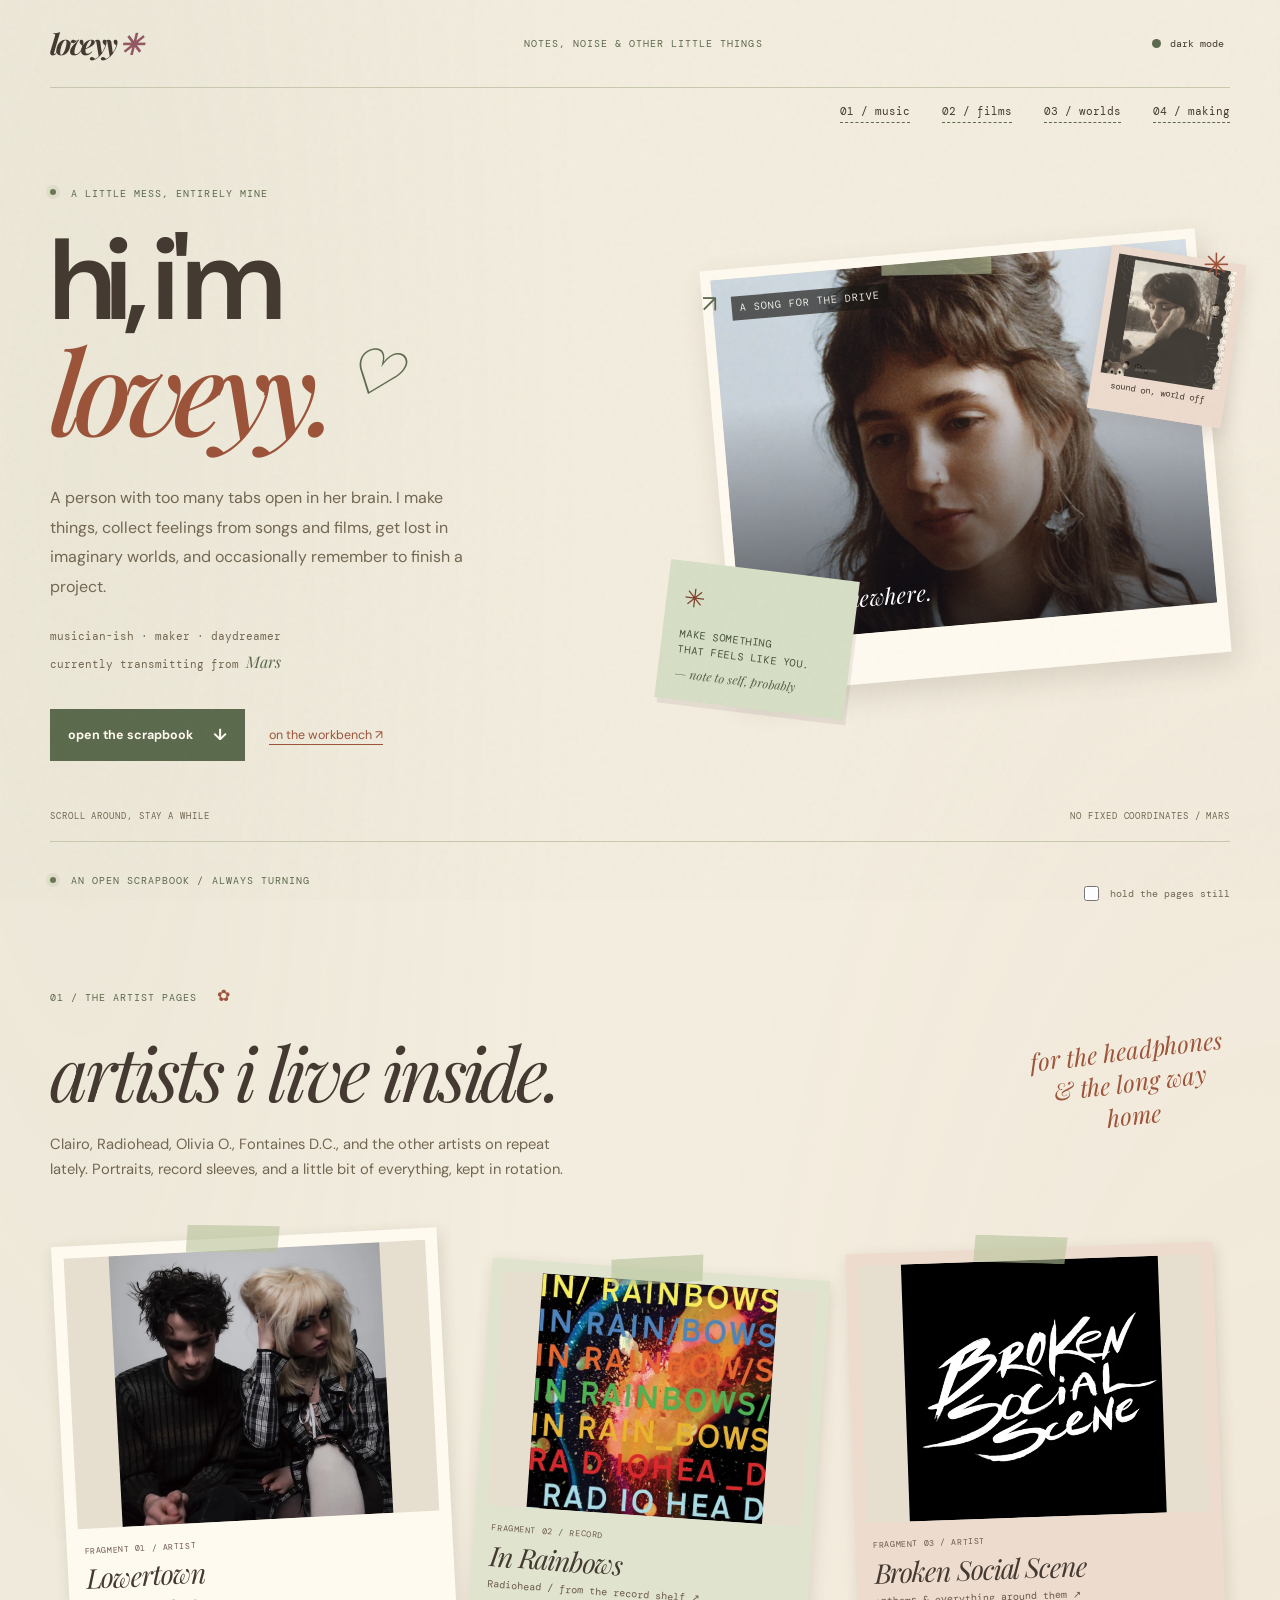
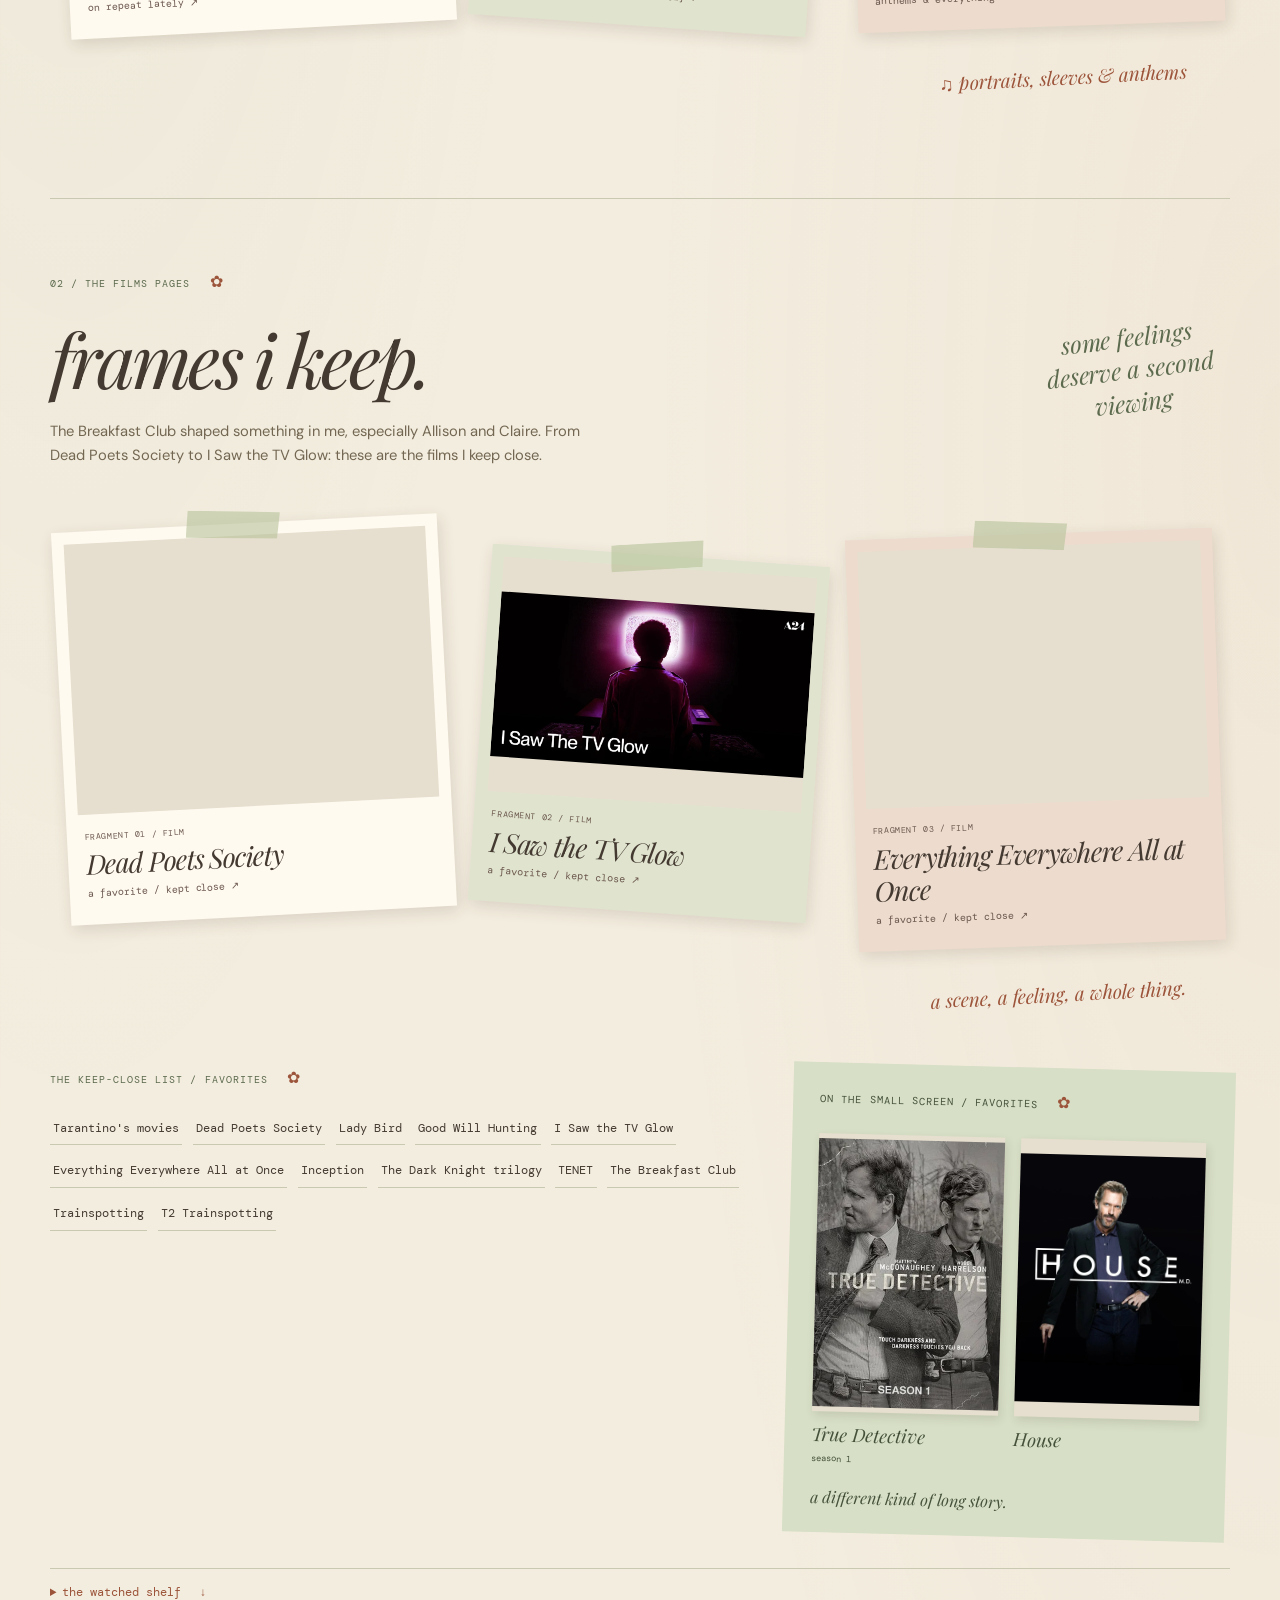
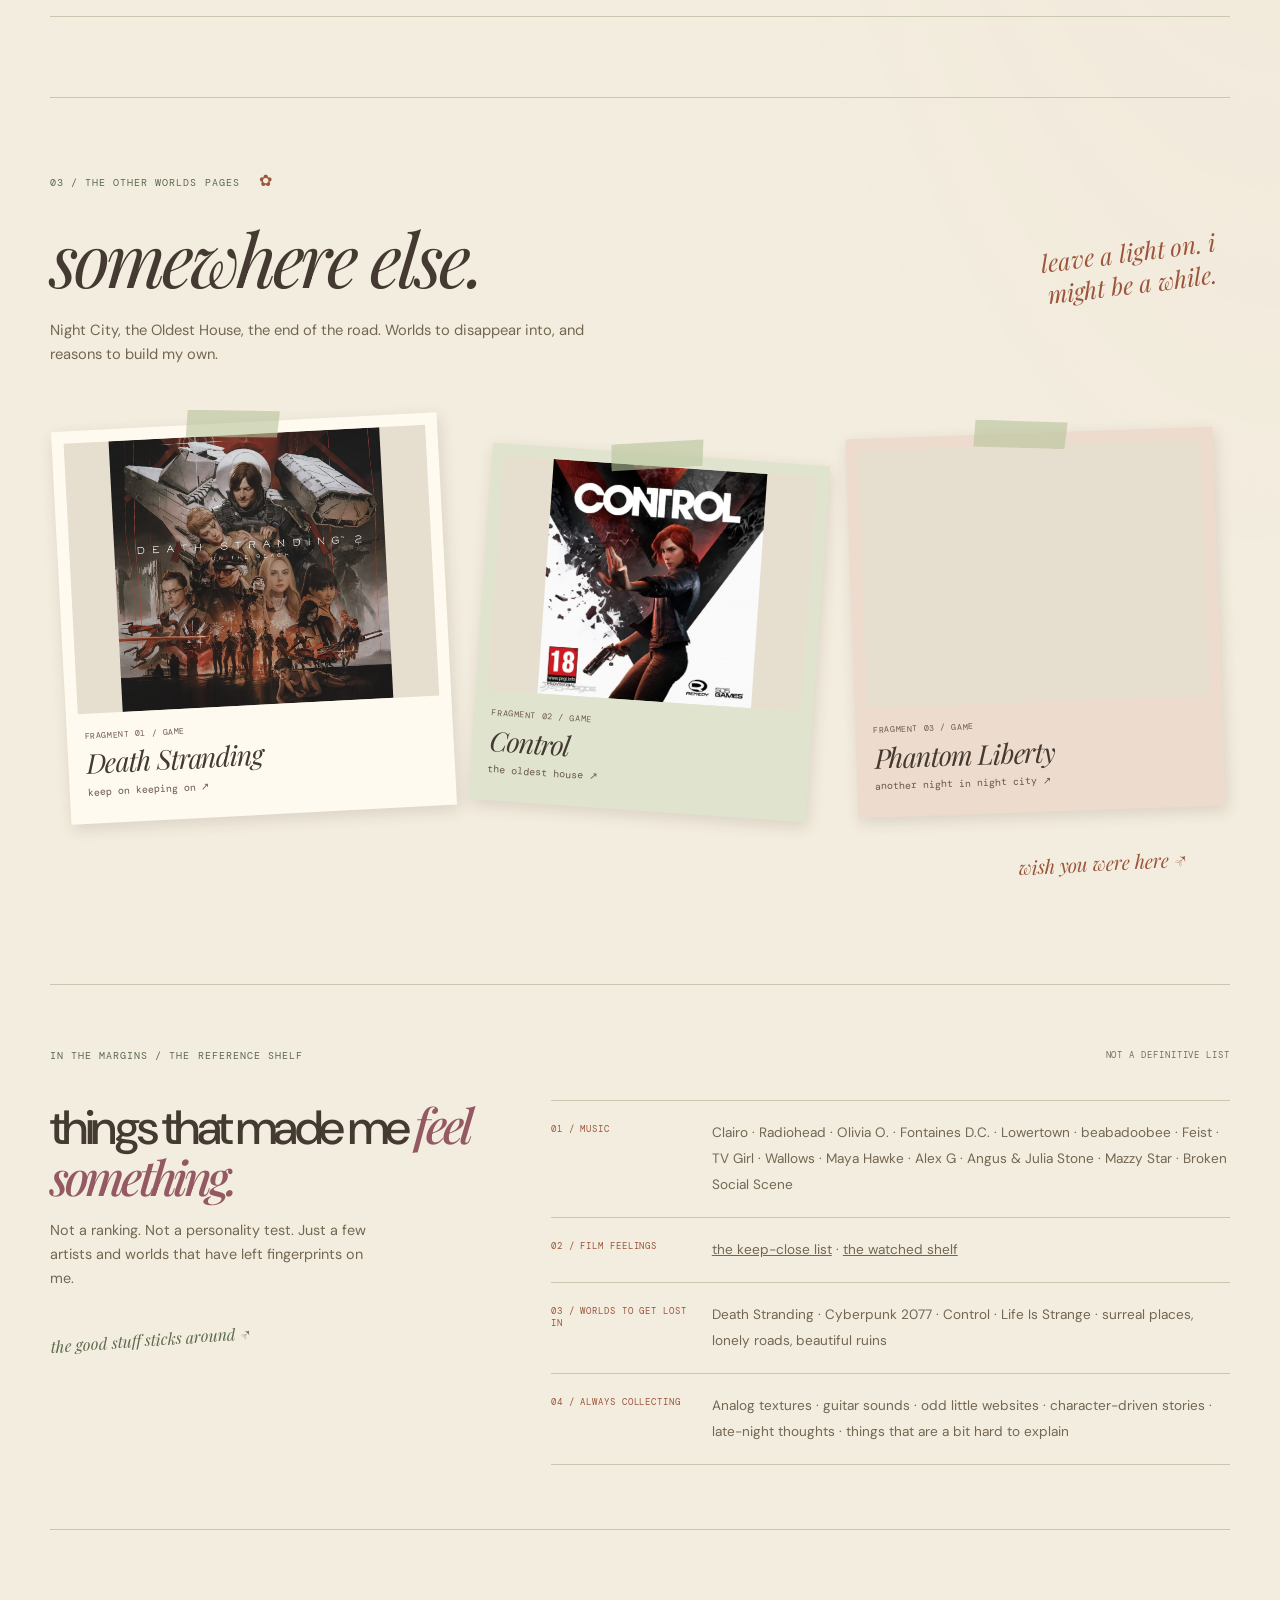
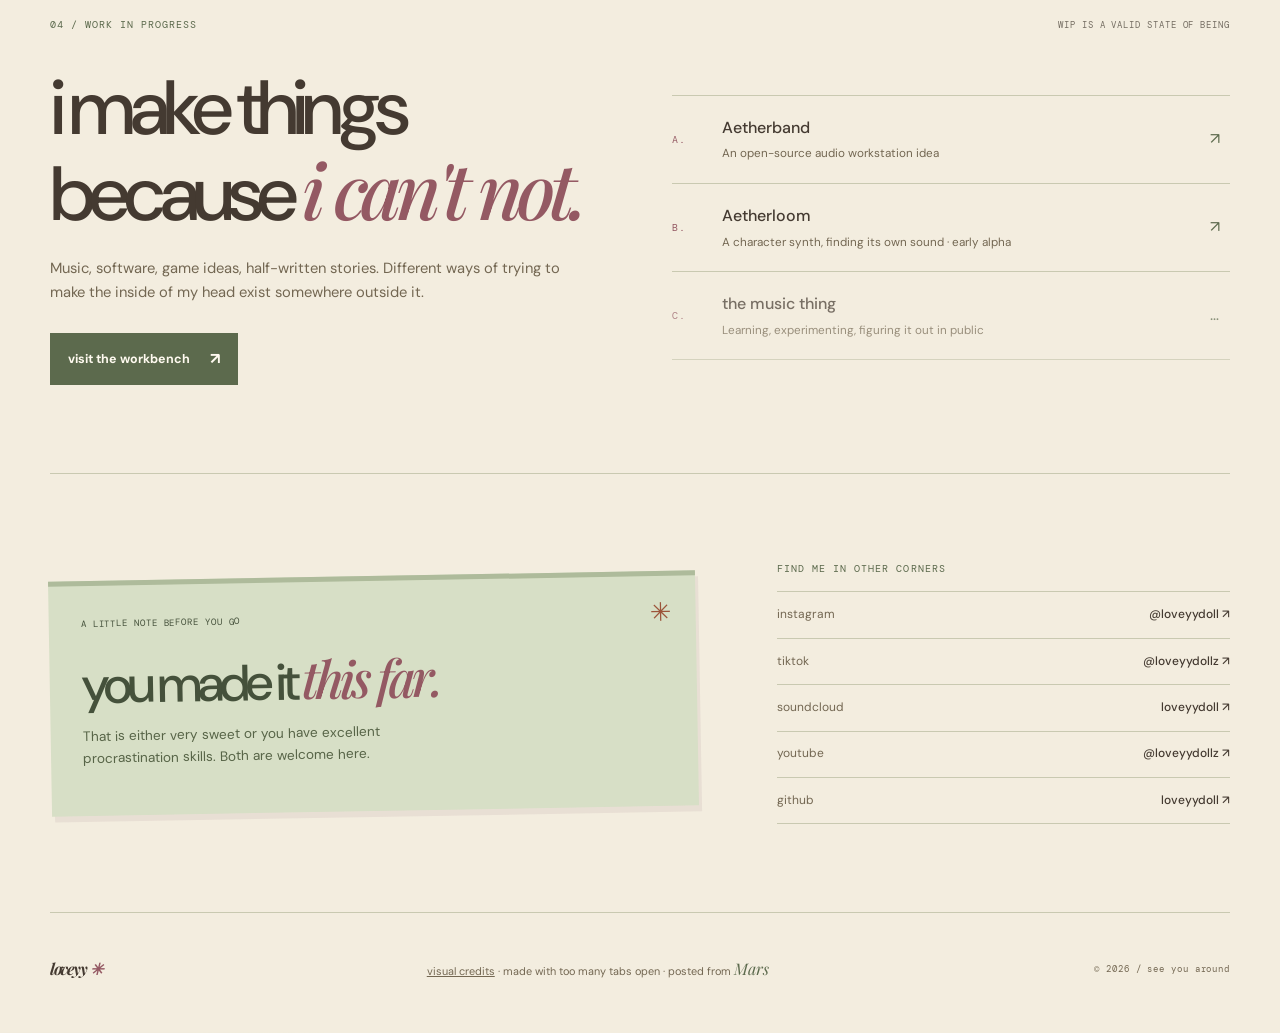
==== index.html @ d2f6665d "Add Aetherloom to the homepage and project workbench" ====
<!doctype html>
<html lang="en">
<head><script src="theme.js"></script>
  <meta charset="utf-8">
  <meta name="viewport" content="width=device-width, initial-scale=1">
  <meta name="theme-color" content="#f3eddf">
  <meta name="description" content="A little corner of the internet belonging to loveyy: music, films, games, thoughts, and things in progress.">
  <title>loveyy ✳ — a little corner of the internet</title>
  <link rel="icon" type="image/png" href="/assets/imgs/InEgUadX.png">
  <link rel="preconnect" href="https://fonts.googleapis.com">
  <link rel="preconnect" href="https://fonts.gstatic.com" crossorigin>
  <link href="https://fonts.googleapis.com/css2?family=DM+Mono:wght@400;500&family=DM+Sans:wght@400;500;600;700&family=Playfair+Display:ital,wght@0,500;0,600;1,500;1,600&display=swap" rel="stylesheet">
  <link rel="stylesheet" href="styles.css"><link rel="stylesheet" href="scrapbook.css">
  <script src="moodboard-data.js" defer></script>
  <script src="script.js" defer></script>
<link rel="stylesheet" href="theme.css"></head>
<body>
  <a class="skip-link" href="#main">skip the intro ↓</a>
  <div class="site-shell">
    <header class="topbar">
      <a class="wordmark" href="index.html" aria-label="loveyy home">loveyy<span>✳</span></a>
      <span class="top-note">NOTES, NOISE & OTHER LITTLE THINGS</span>
      <button class="theme-toggle" type="button" aria-label="Switch colour theme" aria-pressed="false"><span class="theme-dot"></span><span class="theme-label">night mode</span></button>
    </header>

    <nav class="page-tabs" aria-label="Scrapbook pages"><a href="#music">01 / music</a><a href="#films">02 / films</a><a href="#worlds">03 / worlds</a><a href="#making-stuff">04 / making</a></nav><main id="main">
      <section class="hero" aria-labelledby="hello">
        <div class="hero-copy">
          <p class="eyebrow"><span class="live-dot"></span> A LITTLE MESS, ENTIRELY MINE</p>
          <h1 id="hello">hi, i'm<br><em>loveyy.</em><span class="hero-doodle" aria-hidden="true">♡</span></h1>
          <p class="hero-intro">A person with too many tabs open in her brain. I make things, collect feelings from songs and films, get lost in imaginary worlds, and occasionally remember to finish a project.</p>
          <p class="hero-aside">musician-ish · maker · daydreamer<br><span>currently transmitting from <i>Mars</i></span></p>
          <div class="hero-actions">
            <a class="pill-link" href="#the-current-state">open the scrapbook <span>↓</span></a>
            <a class="text-link" href="portfolio.html">on the workbench ↗</a>
          </div>
        </div>
        <div class="hero-art" aria-label="A little collage representing the things I love">
          <div class="art-frame art-main">
            <img src="assets/scrapbook/01.webp" alt="Clairo in a soft-lit portrait photographed by Lucas Creighton" fetchpriority="high">
            <span class="frame-stamp">A SONG FOR THE DRIVE</span>
            <span class="frame-caption">softly, somewhere.</span>
          </div>
          <div class="art-frame art-note"><span class="note-star">✳</span><span>MAKE SOMETHING<br>THAT FEELS LIKE YOU.</span><small>— note to self, probably</small></div>
          <div class="art-frame art-snapshot">
            <img src="assets/imgs/clairo-candid.jpg" alt="Clairo candid portrait" loading="lazy">
            <span>sound on, world off</span>
          </div>
          <span class="orbit orbit-one">✳</span><span class="orbit orbit-two">↗</span>
        </div>
        <div class="hero-bottom"><span>SCROLL AROUND, STAY A WHILE</span><span>NO FIXED COORDINATES / MARS</span></div>
      </section>

<div class="scrapbook-intro" id="the-current-state"><p class="eyebrow"><span class="live-dot"></span> AN OPEN SCRAPBOOK / ALWAYS TURNING</p><label class="hold-label"><input type="checkbox" id="hold-pages"> hold the pages still</label></div><section class="topic section-block" id="music" aria-labelledby="music-title"><div class="topic-heading"><div><p class="eyebrow">01 / THE ARTIST PAGES</p><h2 id="music-title">artists i live inside.</h2><p class="section-intro">Clairo, Radiohead, Olivia O., Fontaines D.C., and the other artists on repeat lately. Portraits, record sleeves, and a little bit of everything, kept in rotation.</p></div><span class="scribble">for the headphones & the long way home</span></div><div class="scrapbook" data-scrapbook="music"><a class="scrap" href="https://music.apple.com/us/artist/clairo/1187613837?uo=4" target="_blank" rel="noopener noreferrer"><span class="tape" aria-hidden="true"></span><span class="scrap-media"><img src="assets/scrapbook/artist-clairo.webp" alt="Clairo artist image from Apple Music" loading="lazy" decoding="async" width="486" height="486"></span><span class="scrap-meta">fragment 01 / artist</span><span class="scrap-title">Clairo</span><span class="scrap-caption">on repeat lately ↗</span></a><a class="scrap" href="https://music.apple.com/us/album/in-rainbows/1109714933?uo=4" target="_blank" rel="noopener noreferrer"><span class="tape" aria-hidden="true"></span><span class="scrap-media"><img src="assets/scrapbook/record-radiohead.webp" alt="In Rainbows record artwork by Radiohead" loading="lazy" decoding="async" width="600" height="600"></span><span class="scrap-meta">fragment 02 / record</span><span class="scrap-title">In Rainbows</span><span class="scrap-caption">Radiohead / from the record shelf ↗</span></a><a class="scrap" href="https://music.apple.com/us/artist/broken-social-scene/6925799?uo=4" target="_blank" rel="noopener noreferrer"><span class="tape" aria-hidden="true"></span><span class="scrap-media"><img src="assets/scrapbook/artist-brokensocialscene.webp" alt="Broken Social Scene artist image from Apple Music" loading="lazy" decoding="async" width="486" height="486"></span><span class="scrap-meta">fragment 03 / artist</span><span class="scrap-title">Broken Social Scene</span><span class="scrap-caption">anthems &amp; everything around them ↗</span></a><div class="margin-note" aria-hidden="true">♫ portraits, sleeves &amp; anthems</div></div></section>
<section class="topic section-block" id="films" aria-labelledby="films-title"><div class="topic-heading"><div><p class="eyebrow">02 / THE FILMS PAGES</p><h2 id="films-title">frames i keep.</h2><p class="section-intro">The Breakfast Club shaped something in me, especially Allison and Claire. From Dead Poets Society to I Saw the TV Glow: these are the films I keep close.</p></div><span class="scribble">some feelings deserve a second viewing</span></div><div class="scrapbook" data-scrapbook="films"><a class="scrap" href="https://www.universalpicturesathome.com/movies/the-breakfast-club" target="_blank" rel="noopener noreferrer"><span class="tape" aria-hidden="true"></span><span class="scrap-media"><img src="assets/scrapbook/03.webp" alt="The Breakfast Club official film poster" loading="lazy" decoding="async" width="1100" height="1650"></span><span class="scrap-meta">fragment 01 / film</span><span class="scrap-title">The Breakfast Club</span><span class="scrap-caption">allison &amp; claire / a little bit of me ↗</span></a><a class="scrap" href="https://a24films.com/films/i-saw-the-tv-glow" target="_blank" rel="noopener noreferrer"><span class="tape" aria-hidden="true"></span><span class="scrap-media"><img src="assets/scrapbook/tv-glow.webp" alt="I Saw the TV Glow artwork from its official film page" loading="lazy" decoding="async" width="1100" height="578"></span><span class="scrap-meta">fragment 02 / film</span><span class="scrap-title">I Saw the TV Glow</span><span class="scrap-caption">a favorite / kept close ↗</span></a><a class="scrap" href="https://a24films.com/films/everything-everywhere-all-at-once" target="_blank" rel="noopener noreferrer"><span class="tape" aria-hidden="true"></span><span class="scrap-media"><img src="assets/scrapbook/eeaao.webp" alt="Everything Everywhere All at Once artwork from its official film page" loading="lazy" decoding="async" width="1100" height="578"></span><span class="scrap-meta">fragment 03 / film</span><span class="scrap-title">Everything Everywhere All at Once</span><span class="scrap-caption">a favorite / kept close ↗</span></a><div class="margin-note" aria-hidden="true">a scene, a feeling, a whole thing.</div></div><div class="film-notes"><div class="favorite-list" id="film-favorites"><p class="eyebrow">THE KEEP-CLOSE LIST / FAVORITES</p><ul><li>Tarantino's movies</li><li>Dead Poets Society</li><li>Lady Bird</li><li>Good Will Hunting</li><li>I Saw the TV Glow</li><li>Everything Everywhere All at Once</li><li>Inception</li><li>The Dark Knight trilogy</li><li>TENET</li><li>The Breakfast Club</li><li>Trainspotting</li><li>T2 Trainspotting</li></ul></div><aside class="tv-note"><p class="eyebrow">ON THE SMALL SCREEN / FAVORITES</p><div class="tv-posters"><a class="tv-poster" href="https://www.tvmaze.com/seasons/11/true-detective-season-1" target="_blank" rel="noopener noreferrer"><span class="tv-media"><img src="assets/scrapbook/true-detective-s1.webp" width="300" height="434" alt="True Detective Season 1 poster" loading="lazy" decoding="async"></span><h3>True Detective <small>season 1</small></h3></a><a class="tv-poster" href="https://www.tvmaze.com/shows/118/house" target="_blank" rel="noopener noreferrer"><span class="tv-media"><img src="assets/scrapbook/house.webp" width="852" height="1136" alt="House series poster" loading="lazy" decoding="async"></span><h3>House</h3></a></div><span class="scribble">a different kind of long story.</span></aside><details class="watched-list" id="film-watched"><summary>the watched shelf <span>↓</span></summary><p>Watched, with franchises kept together. The favorites live above.</p><ul><li>TENET</li><li>Dead Poets Society</li><li>Good Will Hunting</li><li>Kill Bill Vol. 1</li><li>Once Upon a Time in Hollywood</li><li>Django Unchained</li><li>Oppenheimer</li><li>Spider-Man (Tom Holland franchise)</li><li>Spider-Man: Into the Spider-Verse</li><li>Spider-Man: Across the Spider-Verse</li><li>Interstellar</li><li>Heat</li><li>One Battle After Another</li><li>007 (Daniel Craig films)</li><li>Novocaine</li><li>Heretic</li><li>Tetris</li><li>Kingsman trilogy</li><li>The Wolf of Wall Street</li><li>Whiplash</li><li>V for Vendetta</li><li>The Grand Budapest Hotel</li><li>Fight Club</li><li>Reservoir Dogs</li><li>Inglourious Basterds</li><li>A Fistful of Dollars</li><li>For a Few Dollars More</li><li>Project Hail Mary</li><li>Pulp Fiction</li><li>Sunshine</li><li>Trainspotting</li><li>T2 Trainspotting</li><li>Hot Fuzz</li><li>I Saw the TV Glow</li><li>The Master</li><li>Children of Men</li><li>The Drama</li><li>There Will Be Blood</li><li>Baby Driver</li><li>John Wick franchise</li><li>Everything Everywhere All at Once</li><li>Knives Out trilogy</li><li>Sicario</li><li>Dune: Part One</li><li>Dune: Part Two</li><li>Blade Runner 2049</li><li>Bullet Train</li><li>Drive</li><li>The Batman</li><li>Lady Bird</li><li>Inception</li><li>The Dark Knight trilogy</li><li>The Breakfast Club</li></ul></details></div></section>
<section class="topic section-block" id="worlds" aria-labelledby="worlds-title"><div class="topic-heading"><div><p class="eyebrow">03 / THE OTHER WORLDS PAGES</p><h2 id="worlds-title">somewhere else.</h2><p class="section-intro">Night City, the Oldest House, the end of the road. Worlds to disappear into, and reasons to build my own.</p></div><span class="scribble">leave a light on. i might be a while.</span></div><div class="scrapbook" data-scrapbook="worlds"><a class="scrap" href="https://www.playstation.com/en-us/games/death-stranding-2-on-the-beach/" target="_blank" rel="noopener noreferrer"><span class="tape" aria-hidden="true"></span><span class="scrap-media"><img src="assets/scrapbook/09.webp" alt="Death Stranding 2 On the Beach official artwork" loading="lazy" decoding="async" width="1024" height="1024"></span><span class="scrap-meta">fragment 01 / game</span><span class="scrap-title">Death Stranding 2</span><span class="scrap-caption">keep on keeping on ↗</span></a><a class="scrap" href="https://www.remedygames.com/games/control" target="_blank" rel="noopener noreferrer"><span class="tape" aria-hidden="true"></span><span class="scrap-media"><img src="assets/scrapbook/10.webp" alt="Control video game cover artwork" loading="lazy" decoding="async" width="580" height="638"></span><span class="scrap-meta">fragment 02 / game</span><span class="scrap-title">Control</span><span class="scrap-caption">the oldest house ↗</span></a><a class="scrap" href="https://www.cyberpunk.net/" target="_blank" rel="noopener noreferrer"><span class="tape" aria-hidden="true"></span><span class="scrap-media"><img src="assets/scrapbook/15.webp" alt="Cyberpunk 2077 Phantom Liberty promotional art" loading="lazy" decoding="async" width="1024" height="1024"></span><span class="scrap-meta">fragment 03 / game</span><span class="scrap-title">Phantom Liberty</span><span class="scrap-caption">another night in night city ↗</span></a><div class="margin-note" aria-hidden="true">wish you were here ↗</div></div></section>
      <section class="reference-section section-block" id="reference-shelf" aria-labelledby="reference-title">
        <div class="section-heading"><p class="eyebrow">IN THE MARGINS / THE REFERENCE SHELF</p><span class="section-mark">NOT A DEFINITIVE LIST</span></div>
        <div class="reference-layout">
          <div class="reference-lead"><h2 id="reference-title">things that made me <em>feel something.</em></h2><p>Not a ranking. Not a personality test. Just a few artists and worlds that have left fingerprints on me.</p><span class="handwritten">the good stuff sticks around ↗</span></div>
          <div class="reference-lists">
            <div class="reference-row"><span class="reference-kind">01 / MUSIC</span><p>Clairo · Radiohead · Olivia O. · Fontaines D.C. · Lowertown · beabadoobee · Feist · TV Girl · Wallows · Maya Hawke · Alex G · Angus &amp; Julia Stone · Mazzy Star · Broken Social Scene</p></div>
            <div class="reference-row"><span class="reference-kind">02 / FILM FEELINGS</span><p><a href="#film-favorites">the keep-close list</a> · <a href="#film-watched">the watched shelf</a></p></div>
            <div class="reference-row"><span class="reference-kind">03 / WORLDS TO GET LOST IN</span><p>Death Stranding · Cyberpunk 2077 · Control · Life Is Strange · surreal places, lonely roads, beautiful ruins</p></div>
            <div class="reference-row"><span class="reference-kind">04 / ALWAYS COLLECTING</span><p>Analog textures · guitar sounds · odd little websites · character-driven stories · late-night thoughts · things that are a bit hard to explain</p></div>
          </div>
        </div>
      </section>

      <section class="making-section section-block" id="making-stuff" aria-labelledby="making-title">
        <div class="section-heading"><p class="eyebrow">04 / WORK IN PROGRESS</p><span class="section-mark">WIP IS A VALID STATE OF BEING</span></div>
        <div class="making-layout">
          <div><h2 id="making-title">i make things<br>because <em>i can't not.</em></h2><p class="section-intro">Music, software, game ideas, half-written stories. Different ways of trying to make the inside of my head exist somewhere outside it.</p><a class="pill-link" href="portfolio.html">visit the workbench <span>↗</span></a></div>
          <div class="project-teasers">
            <a class="project-teaser" href="https://github.com/loveyydoll/Aetherband" target="_blank" rel="noopener noreferrer"><span class="project-index">A.</span><span><strong>Aetherband</strong><small>An open-source audio workstation idea</small></span><span class="teaser-arrow">↗</span></a>
            <a class="project-teaser" href="portfolio.html#aetherloom"><span class="project-index">B.</span><span><strong>Aetherloom</strong><small>A character synth, finding its own sound · early alpha</small></span><span class="teaser-arrow">↗</span></a>
            <div class="project-teaser teaser-soon"><span class="project-index">C.</span><span><strong>the music thing</strong><small>Learning, experimenting, figuring it out in public</small></span><span class="teaser-arrow">…</span></div>
          </div>
        </div>
      </section>

      <section class="guestbook-section section-block" aria-labelledby="guestbook-title">
        <div class="guestbook-note"><span class="note-star">✳</span><p class="eyebrow">A LITTLE NOTE BEFORE YOU GO</p><h2 id="guestbook-title">you made it <em>this far.</em></h2><p>That is either very sweet or you have excellent procrastination skills. Both are welcome here.</p></div>
        <div class="social-block"><p class="eyebrow">FIND ME IN OTHER CORNERS</p><nav class="socials" aria-label="Social links">
          <a href="https://www.instagram.com/loveyydoll/" target="_blank" rel="noopener noreferrer"><span>instagram</span><b>@loveyydoll ↗</b></a>
          <a href="https://www.tiktok.com/@loveyydollz" target="_blank" rel="noopener noreferrer"><span>tiktok</span><b>@loveyydollz ↗</b></a>
          <a href="https://soundcloud.com/loveyydoll" target="_blank" rel="noopener noreferrer"><span>soundcloud</span><b>loveyydoll ↗</b></a>
          <a href="https://www.youtube.com/@loveyydollz" target="_blank" rel="noopener noreferrer"><span>youtube</span><b>@loveyydollz ↗</b></a>
          <a href="https://github.com/loveyydoll" target="_blank" rel="noopener noreferrer"><span>github</span><b>loveyydoll ↗</b></a>
        </nav></div>
      </section>
    </main>
    <footer class="site-footer"><a class="wordmark" href="index.html">loveyy<span>✳</span></a><p><a href="image-credits.html">visual credits</a> · made with too many tabs open · posted from <i>Mars</i></p><span>© <span id="year">2026</span> / see you around</span></footer>
  </div>
</body>
</html>
<!-- Images are served locally. Source credits: image-credits.html. -->
---- styles.css ----
:root{color-scheme:dark;--bg:#171613;--paper:#201e1a;--paper-2:#29251f;--text:#f1eee7;--muted:#aaa398;--line:#3b362f;--lime:#d9ef83;--rose:#cb9297;--orange:#d5a77f;--mono:'DM Mono',monospace;--sans:'DM Sans',sans-serif;--serif:'Playfair Display',Georgia,serif;--max:1120px}
*{box-sizing:border-box}
html{scroll-behavior:smooth;scroll-padding-top:2rem;background:var(--bg)}
body{margin:0;background:radial-gradient(ellipse at 78% 0%,#383026 0,transparent 33%),var(--bg);color:var(--text);font-family:var(--sans);line-height:1.65}
body:before{content:"";position:fixed;inset:0;z-index:10;pointer-events:none;opacity:.12;background-image:url("data:image/svg+xml,%3Csvg viewBox='0 0 180 180' xmlns='http://www.w3.org/2000/svg'%3E%3Cfilter id='n'%3E%3CfeTurbulence type='fractalNoise' baseFrequency='.92' numOctaves='3' stitchTiles='stitch'/%3E%3C/filter%3E%3Crect width='100%25' height='100%25' filter='url(%23n)' opacity='.23'/%3E%3C/svg%3E");mix-blend-mode:screen}
a{color:inherit}a:focus-visible,button:focus-visible{outline:2px solid var(--lime);outline-offset:5px}
img{display:block;width:100%;height:100%;object-fit:cover;filter:saturate(.72) contrast(1.03)}
.skip-link{position:absolute;left:-9999px;top:1rem;z-index:20;background:var(--lime);color:#171613;padding:.6rem 1rem}.skip-link:focus{left:1rem}
.site-shell{width:min(100% - 3.5rem,var(--max));margin:0 auto}
.topbar{height:76px;display:flex;align-items:center;justify-content:space-between;border-bottom:1px solid var(--line);gap:1rem}
.wordmark{font-weight:700;letter-spacing:-.09em;text-decoration:none;font-size:1.25rem}.wordmark span{color:var(--lime);padding-left:.2rem}
.top-note,.eyebrow,.section-mark,.hero-bottom,.frame-stamp,.visual-caption,.card-category,.card-topline,.reference-kind,.project-index,.site-footer>span{font: .64rem var(--mono);letter-spacing:.1em}
.top-note{color:var(--muted)}.theme-toggle{display:flex;align-items:center;gap:.55rem;background:none;border:0;color:var(--muted);font: .65rem var(--mono);cursor:pointer}.theme-dot{width:9px;height:9px;border-radius:50%;background:var(--lime);box-shadow:0 0 12px #d9ef8366}
.hero{position:relative;display:grid;grid-template-columns:1fr .94fr;gap:4rem;align-items:center;min-height:640px;padding:5.2rem 0 4rem;border-bottom:1px solid var(--line)}
.hero-copy{position:relative;z-index:2}.eyebrow{color:var(--muted);margin:0 0 1.6rem}.live-dot{display:inline-block;width:6px;height:6px;border-radius:50%;background:var(--lime);margin:0 .5rem .1rem 0;box-shadow:0 0 9px #d9ef8377}
h1{font-size:clamp(5rem,10vw,8.5rem);line-height:.83;letter-spacing:-.105em;font-weight:600;margin:0 0 2rem}h1 em,h2 em{font-family:var(--serif);font-weight:500;letter-spacing:-.08em;color:var(--rose)}
.hero-intro{max-width:440px;font-size:1.03rem;color:#d0c9bd;line-height:1.85}.hero-aside{font: .7rem/1.9 var(--mono);color:var(--muted);margin:1.5rem 0 2rem}.hero-aside i,.site-footer i{font-family:var(--serif);font-size:1rem;color:var(--lime)}
.hero-actions{display:flex;align-items:center;gap:1.5rem;flex-wrap:wrap}.pill-link{display:inline-flex;gap:1.3rem;align-items:center;background:var(--lime);color:#1b1a15;text-decoration:none;padding:.8rem 1.1rem;font-size:.78rem;font-weight:700;transition:transform .2s,background .2s}.pill-link:hover{transform:translateY(-3px);background:#e5f7a3}.pill-link span{font-size:1rem}.text-link{font-size:.78rem;color:var(--muted);text-underline-offset:5px}.text-link:hover{color:var(--lime)}
.hero-art{position:relative;min-height:440px}.art-frame{position:absolute;overflow:hidden;border:1px solid #f1eee722;background:var(--paper);box-shadow:0 22px 60px #0004}.art-main{inset:10px 16px 35px 35px;transform:rotate(2deg)}.art-main:after{content:"";position:absolute;inset:0;background:linear-gradient(180deg,transparent 35%,#0d0d12a8)}.frame-stamp,.frame-caption{position:absolute;z-index:1;left:1.2rem}.frame-stamp{top:1.1rem;color:#f1eee7;background:#171613a8;padding:.35rem .5rem}.frame-caption{bottom:1.3rem;font:italic 1.4rem var(--serif);color:#fff}.art-note{z-index:2;left:-5px;bottom:0;width:190px;padding:1rem 1.1rem 1.2rem;transform:rotate(-6deg);background:#d9ef83;color:#28251b;display:flex;flex-direction:column;gap:.4rem}.note-star{font-size:1.6rem;color:var(--rose)}.art-note>span:nth-child(2){font: .65rem/1.6 var(--mono);letter-spacing:.06em}.art-note small{font:italic .75rem var(--serif);color:#6b634d}.art-snapshot{right:-8px;bottom:8px;width:135px;height:165px;transform:rotate(5deg);padding:7px}.art-snapshot img{height:120px;filter:grayscale(.7) sepia(.2)}.art-snapshot span{display:block;text-align:center;font: .56rem var(--mono);padding-top:5px;color:var(--muted)}.orbit{position:absolute;color:var(--rose);font-size:2rem}.orbit-one{right:0;top:0}.orbit-two{left:20px;top:45px;color:var(--lime);font-size:1.5rem}.hero-bottom{position:absolute;bottom:1.2rem;left:0;right:0;display:flex;justify-content:space-between;color:#746d62;font-size:.57rem}
.section-block{padding:5.5rem 0;border-bottom:1px solid var(--line)}.section-heading{display:flex;align-items:center;justify-content:space-between;gap:1rem;margin-bottom:2.4rem}.section-heading .eyebrow{margin:0}.section-mark{color:#746d62;font-size:.58rem}
h2{font-size:clamp(2.5rem,5.5vw,4.5rem);line-height:1.03;letter-spacing:-.075em;font-weight:500;margin:0}.section-intro{max-width:520px;color:var(--muted);font-size:.92rem;margin:1rem 0 2.5rem}
.now-grid{display:grid;grid-template-columns:repeat(3,minmax(0,1fr));gap:1rem}.now-card{border:1px solid var(--line);background:#201e1a99;padding:1rem;min-width:0;transition:transform .25s,border-color .25s}.now-card:hover{transform:translateY(-4px);border-color:#77705f}.card-topline{display:flex;justify-content:space-between;align-items:center;color:var(--muted);font-size:.58rem}.tiny-icon{font-size:1.1rem;color:var(--lime)}.card-visual{position:relative;height:210px;overflow:hidden;margin:1rem 0 1.2rem;background:var(--paper-2)}.card-visual:after{content:"";position:absolute;inset:0;background:linear-gradient(0deg,#15130dbb,transparent 65%)}.album-visual{background:radial-gradient(ellipse at 52% 43%,#c88c8c 0,#8e5d63 17%,#473a3c 39%,#201e1a 72%);display:grid;place-items:center}.album-orb{width:135px;aspect-ratio:1;border-radius:50%;background:repeating-radial-gradient(circle at 50% 50%,#171613 0 2px,#3b3432 3px 4px,#171613 5px 7px);box-shadow:0 0 35px #e5b1b133}.album-type{position:absolute;z-index:1;top:22%;left:12%;font-size:2.1rem;font-weight:700;line-height:.85;letter-spacing:-.1em;transform:rotate(-8deg);color:#f5e6da}.album-type i{font:italic 2.5rem var(--serif);color:var(--lime)}.film-visual img,.world-visual img{position:absolute;inset:0}.film-visual img{filter:grayscale(.65) sepia(.3)}.film-overlay{position:absolute;z-index:1;left:1rem;top:1.1rem;font:italic 2.3rem/.9 var(--serif);letter-spacing:-.06em}.world-visual img{filter:saturate(.7) hue-rotate(12deg)}.world-type{position:absolute;z-index:1;top:20%;left:10%;font: .85rem/1.5 var(--mono);letter-spacing:.1em;color:#fff}.visual-caption{position:absolute;z-index:2;bottom:.6rem;left:.65rem;color:#f1eee7aa;font-size:.5rem}.card-category{font-size:.58rem;color:var(--rose);margin:0 0 .5rem}.now-card h3{font-size:1.15rem;line-height:1.25;letter-spacing:-.035em;margin:0 0 .65rem}.now-card>p:not(.card-category){font-size:.8rem;line-height:1.7;color:var(--muted);min-height:5.2rem}.card-link{display:flex;justify-content:space-between;gap:.5rem;padding-top:1rem;border-top:1px solid var(--line);font-size:.72rem;text-decoration:none;color:var(--lime)}.card-link span{font-size:1rem}.card-link:hover{text-decoration:underline;text-underline-offset:4px}
.reference-layout{display:grid;grid-template-columns:.8fr 1.2fr;gap:5rem}.reference-lead h2{font-size:clamp(2.7rem,5vw,4.2rem)}.reference-lead>p{color:var(--muted);font-size:.9rem;max-width:320px}.handwritten{display:inline-block;margin-top:1.5rem;font:italic 1rem var(--serif);color:var(--lime);transform:rotate(-4deg)}.reference-row{display:grid;grid-template-columns:145px 1fr;gap:1rem;padding:1.2rem 0;border-bottom:1px solid var(--line)}.reference-row:first-child{border-top:1px solid var(--line)}.reference-kind{font-size:.57rem;color:var(--rose);padding-top:.2rem}.reference-row p{font-size:.85rem;color:#d4cec2;margin:0;line-height:1.9}
.making-layout{display:grid;grid-template-columns:1fr 1fr;gap:4rem;align-items:center}.making-layout h2{font-size:clamp(3rem,6vw,5rem)}.making-layout .section-intro{margin:1.4rem 0 1.8rem}.project-teasers{border-top:1px solid var(--line)}.project-teaser{display:grid;grid-template-columns:34px 1fr 20px;gap:1rem;align-items:center;padding:1.2rem 0;border-bottom:1px solid var(--line);text-decoration:none;transition:padding .2s}.project-teaser:hover{padding-left:.4rem}.project-index{color:var(--rose)}.project-teaser strong{display:block;font-size:1rem;font-weight:500}.project-teaser small{display:block;color:var(--muted);font-size:.73rem;margin-top:.2rem}.teaser-arrow{color:var(--lime)}.teaser-soon{opacity:.7}
.guestbook-section{display:grid;grid-template-columns:1fr .7fr;gap:5rem;align-items:center}.guestbook-note{position:relative;padding:2rem;background:#23211b;border:1px solid var(--line);transform:rotate(-1deg)}.guestbook-note .note-star{position:absolute;right:1.5rem;top:1rem}.guestbook-note .eyebrow{font-size:.57rem}.guestbook-note h2{font-size:clamp(2.5rem,4vw,3.7rem)}.guestbook-note>p:last-child{color:var(--muted);font-size:.85rem;max-width:370px}.social-block>.eyebrow{margin-bottom:1rem}.socials{display:grid}.socials a{display:flex;justify-content:space-between;gap:1rem;padding:.8rem 0;border-bottom:1px solid var(--line);text-decoration:none;font-size:.75rem}.socials a:first-child{border-top:1px solid var(--line)}.socials a span{color:var(--muted)}.socials a b{font-weight:500;color:var(--text)}.socials a:hover b{color:var(--lime)}
.site-footer{display:flex;align-items:center;justify-content:space-between;gap:1rem;padding:2rem 0 2.5rem}.site-footer .wordmark{font-size:1rem}.site-footer p{font-size:.68rem;color:var(--muted);text-align:center}.site-footer>span{color:#746d62;font-size:.56rem}
.portfolio{width:min(100% - 3.5rem,850px);margin:0 auto;padding:2rem 0 3rem}.back-link{font:.75rem var(--mono);color:var(--muted);text-decoration:none}.back-link:hover{color:var(--lime)}.portfolio header{padding:5rem 0 3rem;border-bottom:1px solid var(--line)}.portfolio h1{text-align:left;margin:1rem 0;font-size:clamp(3rem,9vw,5.5rem)}.portfolio header p:not(.eyebrow){max-width:540px;color:var(--muted)}.portfolio .eyebrow{font:.65rem var(--mono);letter-spacing:.12em;color:var(--muted);text-transform:uppercase}.work{padding:2.6rem 0;border-bottom:1px solid var(--line)}.work h2{font-size:1.6rem;letter-spacing:-.04em;margin:.2rem 0}.work p{color:var(--muted);max-width:620px;font-size:.92rem}.work a{color:var(--lime);font-size:.85rem;text-underline-offset:4px}.small-links{display:flex;flex-wrap:wrap;gap:.8rem 1.4rem}.portfolio footer{margin-top:2rem}
body.light-mode{color-scheme:light;--bg:#eee9df;--paper:#e4ded2;--paper-2:#d9d1c3;--text:#26231e;--muted:#696257;--line:#c9c0b1;--lime:#65752b;--rose:#98545f;--orange:#986a44;background:radial-gradient(ellipse at 78% 0%,#d7c8ae 0,transparent 33%),var(--bg)}body.light-mode .hero-intro,body.light-mode .reference-row p{color:#4d473d}body.light-mode .now-card{background:#f4efe6a6}body.light-mode .guestbook-note{background:#e4ded2}body.light-mode .pill-link{color:#fff;background:#65752b}body.light-mode .album-type{color:#f5e6da}
@media(max-width:850px){.hero{gap:2rem;min-height:590px}.hero-art{min-height:370px}.art-main{inset:20px 8px 35px 22px}.art-snapshot{width:115px;height:145px}.art-snapshot img{height:102px}.art-note{width:165px}.now-grid{gap:.65rem}.card-visual{height:170px}.now-card{padding:.75rem}.now-card>p:not(.card-category){min-height:7rem}.reference-layout{gap:2.5rem}.reference-row{grid-template-columns:110px 1fr}.making-layout{gap:2.5rem}.guestbook-section{gap:2.5rem}}
@media(max-width:620px){.site-shell{width:min(100% - 2rem,var(--max))}.topbar{height:65px}.top-note{display:none}.hero{grid-template-columns:1fr;gap:1rem;padding:4rem 0 4rem}.hero h1{font-size:clamp(5.5rem,22vw,8rem)}.hero-art{min-height:350px;width:min(100%,430px);margin:0 auto}.art-main{inset:8px 25px 30px 25px}.art-note{left:0;width:160px}.art-snapshot{right:0}.hero-bottom{font-size:.48rem;gap:1rem}.section-block{padding:4rem 0}.section-heading{align-items:flex-start}.section-mark{max-width:120px;text-align:right;line-height:1.6}.now-grid{grid-template-columns:1fr}.now-card{padding:1rem}.card-visual{height:230px}.now-card>p:not(.card-category){min-height:0}.reference-layout,.making-layout,.guestbook-section{grid-template-columns:1fr;gap:2.2rem}.reference-lead h2{max-width:450px}.reference-row{grid-template-columns:105px 1fr;gap:.7rem}.making-layout h2{font-size:clamp(3.5rem,15vw,5rem)}.guestbook-note{padding:1.5rem}.site-footer{flex-wrap:wrap;justify-content:space-between}.site-footer p{order:3;width:100%;text-align:left;margin:.3rem 0 0}.site-footer>span{font-size:.5rem}}
@media(prefers-reduced-motion:reduce){html{scroll-behavior:auto}*,*::before,*::after{transition:none!important;animation:none!important}}

/* More lived-in image collage: deliberately uneven, like a scrapbook instead of a product landing page. */
.memory-wall h2{max-width:800px}.memory-grid{display:grid;grid-template-columns:1fr 1.15fr .85fr;grid-template-rows:220px 190px 170px;gap:1rem;margin-top:2.6rem;align-items:stretch}
.memory{position:relative;margin:0;overflow:hidden;background:var(--paper-2);border:1px solid #f1eee722;box-shadow:0 12px 35px #0002}
.memory img{position:absolute;inset:0;transition:transform .7s cubic-bezier(.2,.7,.2,1),filter .4s;filter:saturate(.66) contrast(1.05)}
.memory:hover img{transform:scale(1.055);filter:saturate(.95) contrast(1.05)}
.memory:after{content:"";position:absolute;inset:0;background:linear-gradient(0deg,#12110fd9 0%,transparent 52%);pointer-events:none}
.memory figcaption{position:absolute;z-index:1;left:1rem;right:1rem;bottom:.8rem;font:italic .95rem var(--serif);color:#f1eee7}
.memory-tall{grid-row:span 2;transform:rotate(-1.2deg)}.memory-wide{grid-column:span 2;transform:rotate(.7deg)}.memory-small{transform:rotate(1.5deg)}.memory-note{padding:1.4rem;background:#c88f96;color:#28211f;display:flex;flex-direction:column;justify-content:center;transform:rotate(-1deg)}.memory-note:after{display:none}.memory-note>span{font-size:1.8rem;color:#e9efb2}.memory-note blockquote{font:italic clamp(1.1rem,2vw,1.6rem)/1.25 var(--serif);letter-spacing:-.04em;margin:.4rem 0 1rem}.memory-note figcaption{position:static;color:#5c4141;font-size:.7rem}.memory-film{transform:rotate(1deg)}.memory-road{grid-column:span 2;transform:rotate(-.5deg)}
@media(max-width:700px){.memory-grid{grid-template-columns:1fr 1fr;grid-template-rows:190px 160px 180px 150px;gap:.7rem}.memory-tall{grid-row:span 2}.memory-wide{grid-column:span 1}.memory-small{grid-row:span 1}.memory-note{grid-column:span 2;min-height:150px}.memory-film{grid-column:span 1}.memory-road{grid-column:span 2}.memory figcaption{font-size:.8rem}}
@media(max-width:400px){.memory-grid{grid-template-columns:1fr 1fr;grid-template-rows:170px 145px 165px 140px}.memory figcaption{left:.6rem;right:.6rem;bottom:.55rem;font-size:.72rem}}


/* Artist + film image archive: a visual scrapbook, not a corporate card grid. */
.image-archive h2{max-width:850px}
.image-archive-grid{display:grid;grid-template-columns:1.05fr .8fr 1fr;grid-auto-rows:240px;gap:1rem;margin-top:2.4rem}
.archive-image{position:relative;display:block;overflow:hidden;isolation:isolate;background:var(--paper-2);border:1px solid #f1eee722;box-shadow:0 16px 40px #0003;text-decoration:none}
.archive-image:nth-child(1){grid-row:span 2;transform:rotate(-1deg)}
.archive-image:nth-child(2){transform:rotate(1deg)}
.archive-image:nth-child(3){grid-row:span 2;transform:rotate(.8deg)}
.archive-image:nth-child(4){transform:rotate(-.7deg)}
.archive-image:nth-child(5){transform:rotate(1.1deg)}
.archive-image:nth-child(6){transform:rotate(-.5deg)}
.archive-image img{position:absolute;inset:0;z-index:-2;transition:transform .7s cubic-bezier(.2,.7,.2,1),filter .4s;filter:saturate(.65) contrast(1.08)}
.archive-image:after{content:"";position:absolute;inset:0;z-index:-1;background:linear-gradient(180deg,#1112 0%,transparent 30%,#0b0a0de8 100%)}
.archive-image:hover img{transform:scale(1.06);filter:saturate(1) contrast(1.04)}
.archive-number{position:absolute;top:.8rem;left:.8rem;font:.56rem var(--mono);letter-spacing:.1em;background:#171613c9;color:#f1eee7;padding:.4rem .5rem}
.archive-title{position:absolute;left:1rem;right:.7rem;bottom:2.15rem;font:clamp(1.5rem,3vw,2.5rem)/.98 var(--serif);letter-spacing:-.05em;color:#fff}
.archive-caption{position:absolute;left:1rem;bottom:.8rem;color:#e5e0d6;font:.62rem var(--mono)}
.archive-footnote{max-width:650px;margin:1.2rem 0 0;color:var(--muted);font:.65rem/1.8 var(--mono)}
@media(max-width:700px){.image-archive-grid{grid-template-columns:1fr 1fr;grid-auto-rows:210px;gap:.7rem}.archive-image:nth-child(1),.archive-image:nth-child(3){grid-row:span 1}.archive-title{font-size:1.5rem}.archive-image:nth-child(1){transform:rotate(-.5deg)}}
@media(max-width:420px){.image-archive-grid{grid-auto-rows:175px}.archive-title{font-size:1.25rem}.archive-number{font-size:.48rem}.archive-caption{font-size:.52rem;left:.65rem}}

/* Actual album sleeves, posters, and archival imagery. */
.album-visual img{position:absolute;inset:0;width:100%;height:100%;object-fit:cover}
.album-visual .visual-caption{z-index:2}
.image-unavailable{background:repeating-linear-gradient(135deg,var(--paper),var(--paper) 12px,var(--paper-2) 13px,var(--paper-2) 26px)}
.image-archive-grid{grid-auto-rows:235px}
.archive-image:nth-child(7){transform:rotate(.7deg)}
.archive-image:nth-child(8){transform:rotate(-1deg)}
.archive-image:nth-child(9){grid-row:span 2;transform:rotate(.8deg)}
.archive-image:nth-child(10){transform:rotate(-.8deg)}
.archive-image:nth-child(11){transform:rotate(1deg)}
.archive-image:nth-child(12){transform:rotate(-.7deg)}
.image-credits{max-width:760px;margin-top:1.1rem;font:.7rem/1.8 var(--mono);color:var(--muted)}
.image-credits summary{cursor:pointer;text-decoration:underline;text-underline-offset:4px}
.image-credits p{padding:.75rem 0;margin:0}
.archive-footnote a{color:var(--rose)}
@media(max-width:700px){.archive-image:nth-child(9){grid-row:span 1}.image-archive-grid{grid-auto-rows:210px}}
@media(max-width:420px){.image-archive-grid{grid-auto-rows:175px}}

/* Living Moodboard: quiet motion, zine-like controls and visible focus. */
.moodboard-toolbar{display:flex;justify-content:space-between;align-items:center;flex-wrap:wrap;gap:12px;margin:1.4rem 0 -1.1rem;border-top:1px solid var(--rule,#63574c);padding-top:1rem}
.moodboard-status{display:inline-flex;align-items:center;gap:.65rem;font:.65rem/1.5 var(--mono);letter-spacing:.08em;color:var(--muted)}
.moodboard-actions{display:flex;align-items:center;gap:.5rem}
.moodboard-button{appearance:none;border:1px solid var(--muted);background:transparent;color:var(--text,#f1eee7);padding:.55rem .8rem;font:500 .7rem/1.2 var(--mono);cursor:pointer;text-transform:lowercase;transition:background .2s,color .2s}
.moodboard-button:hover,.moodboard-button:focus-visible{background:var(--rose);color:#171613}
.moodboard-button:focus-visible,.archive-image:focus-visible{outline:2px solid var(--lime,#d9ef83);outline-offset:4px}
.archive-image.moodboard-changing img{animation:moodboard-reveal .65s ease-out both}
@keyframes moodboard-reveal{from{opacity:.35;filter:saturate(.3) blur(5px)}to{opacity:1;filter:saturate(.65) contrast(1.08) blur(0)}}
@media(max-width:700px){.moodboard-toolbar{margin-bottom:-.7rem}.moodboard-status{font-size:.55rem}.moodboard-button{font-size:.65rem}}
@media(prefers-reduced-motion:reduce){.archive-image.moodboard-changing img{animation:none}.moodboard-button{transition:none}}
---- scrapbook.css ----
:root{color-scheme:light;--bg:#f0e9dc;--paper:#e9dfce;--paper-2:#ded1be;--text:#342f30;--muted:#73665f;--line:#cfc0b0;--lime:#754250;--rose:#915369;--orange:#9a633c;--max:1180px}
body{background:radial-gradient(ellipse at 90% 5%,#e2c6cc66,transparent 35%),repeating-linear-gradient(0deg,transparent 0,transparent 31px,#9b80710c 32px),var(--bg)}body:before{mix-blend-mode:multiply;opacity:.18}
.topbar{height:88px}.wordmark{font-family:var(--serif);font-style:italic;font-size:1.8rem}.wordmark span{color:var(--rose)}.page-tabs{display:flex;gap:2rem;padding:1rem 0;justify-content:flex-end;font:.68rem var(--mono)}.page-tabs a{text-decoration:none;border-bottom:1px dashed var(--rose);padding-bottom:.25rem}
.hero{padding:3rem 0 5rem;min-height:650px;gap:3rem}.hero h1{position:relative;font-size:clamp(5rem,9vw,8.8rem);line-height:.94;letter-spacing:-.075em}.hero h1 em{color:var(--rose)}.hero-doodle{display:inline-block;font:italic 4rem Georgia;color:var(--rose);transform:rotate(12deg);margin-left:1rem;vertical-align:top}.hero-intro{color:#655a55;max-width:420px;font-size:1rem}.hero-aside{color:var(--muted)}
.hero-art{min-height:470px}.art-main{border:10px solid #fff9ec;border-bottom-width:50px;box-shadow:5px 12px 28px #493c3025;transform:rotate(-5deg)}.art-main:before{content:'';position:absolute;z-index:4;top:-18px;left:36%;width:110px;height:32px;background:#c3b08499;transform:rotate(4deg)}.art-main img{filter:saturate(.8)}.frame-caption{color:#fff}.art-note{background:#d8c2c8;color:#49333b;box-shadow:3px 5px 0 #6e48581a;border:0;transform:rotate(7deg);left:-20px;bottom:0}.art-note small{color:#694f54}.art-snapshot{background:#fffaef;border-color:#fffaef;transform:rotate(9deg);box-shadow:0 8px 20px #34231a25;right:-4px;top:15px}.art-snapshot span{color:#655448}.note-star{color:#754250}.orbit{color:var(--rose)}.pill-link{background:#754250;color:#fff5e9;border:0}.text-link{color:#754250}.hero-bottom{color:var(--muted)}
.scrapbook-intro{display:flex;flex-wrap:wrap;gap:1rem;justify-content:space-between;align-items:center;padding:2rem 0 0}.hold-label{display:flex;gap:.5rem;align-items:center;font:.65rem var(--mono);color:var(--muted);cursor:pointer}.hold-label input{accent-color:var(--rose);width:15px;height:15px}.live-dot{background:#6a7951;box-shadow:0 0 0 4px #6a795116;animation:none}
.topic{padding:4.5rem 0 5rem}.topic-heading{display:flex;align-items:center;justify-content:space-between;gap:2rem}.topic h2{font:italic clamp(3rem,5.8vw,5rem)/1.1 var(--serif);letter-spacing:-.055em}.topic .section-intro{max-width:540px;margin:1.2rem 0 0;color:var(--muted)}.scribble{font:italic 1.5rem/1.35 var(--serif);color:var(--rose);max-width:200px;transform:rotate(-7deg);text-align:center}
.scrapbook{position:relative;display:grid;grid-template-columns:1.05fr .92fr 1fr;gap:2.1rem;align-items:start;padding:3.5rem .7rem 1.8rem}.scrap{position:relative;display:flex;flex-direction:column;text-decoration:none;background:#fffaf0;color:#3b3030;padding:12px 12px 18px;box-shadow:2px 5px 15px #44322024;transform:rotate(-3deg);min-width:0}.scrap:nth-child(2){transform:rotate(4deg);margin-top:2rem;background:#e3cbd0}.scrap:nth-child(3){transform:rotate(-2deg);margin-top:.7rem}.scrap img{width:100%;height:285px;object-fit:cover;filter:saturate(.85);background:#ddcfc4}.scrap:nth-child(2) img{height:235px}.scrap-meta{font:.52rem/1.6 var(--mono);letter-spacing:.07em;margin:1rem .35rem .25rem;text-transform:uppercase;color:#75605b}.scrap-title{font:italic 1.7rem/1.2 var(--serif);margin:0 .35rem .3rem;letter-spacing:-.04em}.scrap-caption{font:.63rem/1.6 var(--mono);margin:0 .35rem;min-height:2.1em;color:#735e56}.tape{position:absolute;z-index:1;left:35%;top:-13px;width:95px;height:28px;background:#baa37270;transform:rotate(3deg);clip-path:polygon(2% 0,99% 5%,96% 100%,0 96%)}.scrap:nth-child(2) .tape{background:#987c9380;transform:rotate(-8deg)}.scrap:nth-child(3) .tape{background:#aaa77c80}.margin-note{grid-column:1/-1;justify-self:end;font:italic 1.2rem var(--serif);color:var(--rose);padding-right:2rem;transform:rotate(-3deg)}
.scrap:focus-visible{outline:3px solid var(--rose);outline-offset:6px}.scrap:hover{box-shadow:3px 9px 24px #44322038}.page-turn img{animation:paper-reveal .7s ease-out}@keyframes paper-reveal{from{opacity:.25}to{opacity:1}}
.reference-row p{color:#62564f}.reference-layout{gap:3rem}.reference-lead h2{font-size:3rem}.reference-section{padding:4rem 0;background:transparent}.guestbook-note{background:#dfc7ce;border:0;box-shadow:3px 6px 0 #714c5b16}.guestbook-note>p:last-child{color:#69525a}.project-teaser{border-color:var(--line)}.socials a b{color:var(--text)}.site-footer>span{color:var(--muted)}

@media(max-width:850px){.scrapbook{gap:1rem}.scrap img{height:220px}.scrap:nth-child(2) img{height:190px}.scrap-title{font-size:1.4rem}.hero-art{min-height:400px}.art-note{left:0}.hero h1{font-size:6rem}.top-note{font-size:.5rem}}
@media(max-width:620px){.topbar{height:70px}.page-tabs{justify-content:space-between;gap:.5rem;font-size:.57rem}.hero{padding:2.8rem 0 4rem}.hero h1{font-size:6.7rem}.hero-doodle{font-size:3rem}.hero-art{min-height:390px;margin-top:1.5rem}.art-note{left:0;bottom:0}.topic{padding:3rem 0}.topic-heading{align-items:start;gap:1rem}.topic h2{font-size:2.8rem}.scribble{font-size:1rem;max-width:100px;flex-shrink:0;margin-top:2rem}.scrapbook{grid-template-columns:1fr 1fr;gap:1.8rem 1rem;padding:2.7rem .3rem 1rem}.scrap{padding:8px 8px 14px}.scrap img{height:190px}.scrap:nth-child(2) img{height:170px}.scrap:nth-child(3){grid-column:1/-1;width:70%;justify-self:center;margin:0}.scrap:nth-child(3) img{height:235px}.scrap-title{font-size:1.3rem}.scrap-caption{font-size:.58rem}.scrap-meta{font-size:.45rem}.tape{width:65px;left:28%}.margin-note{font-size:1rem}.reference-lead h2{font-size:2.6rem}}
@media(prefers-reduced-motion:reduce){.page-turn img{animation:none}}
.scrap-media{display:block;aspect-ratio:4/3;width:100%;overflow:hidden;background:#e6dfcf}.scrap .scrap-media img,.scrap:nth-child(2) .scrap-media img,#films .scrap .scrap-media img{width:100%;height:100%;object-fit:contain;object-position:center;background:transparent}.tv-note .tv-posters{display:grid;grid-template-columns:1fr 1fr;gap:1rem;margin-top:1rem}.tv-poster{display:block;text-decoration:none;min-width:0}.tv-media{display:block;aspect-ratio:2/3;background:#d0d8bf;box-shadow:2px 4px 10px #40392920}.tv-media img{width:100%;height:100%;object-fit:contain;filter:none}.tv-note .tv-poster h3{font-size:1.15rem;margin:.7rem 0 .2rem}.tv-poster:focus-visible{outline:2px solid var(--rust);outline-offset:5px}.tv-note .tv-poster small{font-size:.55rem}.scrap-media img{filter:saturate(.9)}
.film-notes{display:grid;grid-template-columns:1.6fr 1fr;gap:2rem;margin:2rem 0 0}.favorite-list ul{display:flex;gap:.65rem;flex-wrap:wrap;padding:0;list-style:none;margin:1.2rem 0}.favorite-list li{border-bottom:1px solid var(--line);padding:.4rem .2rem;font:.72rem/1.6 var(--mono);color:var(--text)}.tv-note{background:#dfe5d0;padding:1.5rem 1.7rem;transform:rotate(1.5deg);align-self:start;color:#45503b}.tv-note h3{font:italic 1.6rem/1.25 var(--serif);margin:.8rem 0}.tv-note small{display:block;font:.6rem var(--mono);margin-top:.4rem}.tv-note .scribble{display:block;font-size:1rem;text-align:left;max-width:none;transform:none;margin:1.2rem 0 0;color:#795c42}.watched-list{grid-column:1/-1;border-top:1px solid var(--line);border-bottom:1px solid var(--line);padding:1rem 0}.watched-list summary{font:.72rem var(--mono);cursor:pointer;color:var(--rust)}.watched-list summary span{margin-left:.7rem}.watched-list p{font:.75rem/1.7 var(--sans);color:var(--muted)}.watched-list ul{columns:3;column-gap:2rem;list-style:none;padding:0}.watched-list li{break-inside:avoid;padding:.4rem 0;font:.7rem/1.65 var(--mono);color:var(--text)}#films .scrap img{object-fit:contain;background:#29251f}#films .scrap-title{overflow-wrap:anywhere}
@media(max-width:700px){.film-notes{grid-template-columns:1fr;gap:1.5rem}.watched-list ul{columns:2}.tv-note{margin:0 .5rem}.favorite-list li{font-size:.65rem}}@media(max-width:400px){.watched-list ul{columns:1}}

/* Between seasons: spring greens and pinks, autumn ink and rust. */
:root{--bg:#f3eddf;--paper:#e8e7d5;--paper-2:#ded7bf;--text:#443a31;--muted:#736752;--line:#c9c9b1;--lime:#85604b;--rose:#9b6169;--sage:#647354;--rust:#9c543a;--orange:#a56642}
body{background:radial-gradient(ellipse at 6% 8%,#c4ceb44d,transparent 30%),radial-gradient(ellipse at 100% 35%,#d5b49638,transparent 35%),repeating-linear-gradient(0deg,transparent 0,transparent 31px,#86916b0e 32px),var(--bg)}
.top-note,.eyebrow{color:var(--sage)}.page-tabs a{border-color:var(--sage)}.hero-intro{color:#6d604f}.hero h1 em{color:var(--rust)}.hero-doodle{color:var(--sage)}.hero-art .art-note{background:#d7dfc6;color:#45513b}.art-note small{color:#617051}.art-note .note-star{color:var(--rust)}.hero-art .art-snapshot{background:#ead5d5;border-color:#ead5d5}.hero-art .art-main{border-color:#fcf7e9}.hero-art .art-main:before{background:#b6c39b99}.hero-art .orbit-one{color:var(--rust)}.hero-art .orbit-two{color:var(--sage)}.pill-link{background:var(--sage);color:#fffaf0}.text-link{color:var(--rust)}.scrap:nth-child(2){background:#e0e4cf}.scrap:nth-child(3){background:#eddbce}.tape{background:#b7c49b99}.scrap:nth-child(2) .tape{background:#c59c9b88}.scrap:nth-child(3) .tape{background:#b58b5c66}.scrap-title{color:#4a3b31}.scribble,.margin-note{color:var(--rust)}.topic .eyebrow:after{content:' ✿';font-size:1rem;color:var(--rust);margin-left:.5rem}#films .scrap:nth-child(2){background:#ead4d7}#films .scribble{color:var(--sage)}#worlds .scrap:nth-child(2){background:#d8dfca}.reference-kind{color:var(--rust)}.guestbook-note{background:#e0d7c3;border-top:5px solid #aebb9b}.guestbook-note .note-star{color:var(--rust)}.guestbook-note>p:last-child{color:#6d604f}.hold-label input{accent-color:var(--sage)}

@media(max-width:400px){.topic-heading .scribble{transform:none;max-width:85px;font-size:.9rem}}
---- theme.css ----
/* Shared semantic colors for paper and night, loaded after page styles. */
:root[data-theme]{color-scheme:light;--bg:#f3eddf;--text:#443a31;--muted:#736752;--line:#c9c9b1;--sage:#5c6a4d;--rust:#9c543a;--rose:#945963;--lime:#5c6a4d;--paper:#e8e7d5;--paper-2:#ded7bf;--card-one:#fffaf0;--card-two:#e0e4cf;--card-three:#eddbce;--card-ink:#443a31;--card-muted:#6b574d;--note:#d7dfc6;--note-ink:#45513b;--note-muted:#576447;--sheet:#edf0df;--sound-sheet:#e7d5c4;--sheet-ink:#4c3e34;--sheet-muted:#665241;--surface-accent:#80412e;--media:#e6dfcf;--button:#5c6a4d;--button-ink:#fffaf0;--tape:#b7c49b99}
:root[data-theme=dark]{color-scheme:dark;--bg:#292720;--text:#f0e6d7;--muted:#c3b69f;--line:#625e4d;--sage:#bcc8a2;--rust:#dfac88;--rose:#dfaab2;--lime:#bcc8a2;--paper:#39372c;--paper-2:#494334;--card-one:#38362d;--card-two:#3a4132;--card-three:#48392f;--card-ink:#f0e6d7;--card-muted:#d3c2ac;--note:#3a4230;--note-ink:#e2e8d4;--note-muted:#c7d1b3;--sheet:#353d2f;--sound-sheet:#46392e;--sheet-ink:#eee5d4;--sheet-muted:#d0c1a9;--surface-accent:#e6b698;--media:#24241e;--button:#bcc8a2;--button-ink:#27291f;--tape:#9da97880}
:root[data-theme] body{color:var(--text);background:radial-gradient(ellipse at 6% 8%,#86966a12,transparent 30%),radial-gradient(ellipse at 100% 35%,#c78a6310,transparent 35%),var(--bg)}
:root[data-theme] .hero-intro,:root[data-theme] .reference-row p,:root[data-theme] .hero-aside{color:var(--muted)}
:root[data-theme] .pill-link{background:var(--button);color:var(--button-ink)}
:root[data-theme] .text-link,:root[data-theme] .hero h1 em{color:var(--rust)}
:root[data-theme] .scrap{background:var(--card-one);color:var(--card-ink)}
:root[data-theme] .scrap:nth-child(2){background:var(--card-two)}
:root[data-theme] .scrap:nth-child(3){background:var(--card-three)}
:root[data-theme] .scrap-title{color:var(--card-ink)}
:root[data-theme] .scrap-meta,:root[data-theme] .scrap-caption{color:var(--card-muted)}
:root[data-theme] .scrap-media{background:var(--media)}
:root[data-theme] .tape{background:var(--tape)}
:root[data-theme] .tv-note,:root[data-theme] .hero-art .art-note,:root[data-theme] .guestbook-note{background:var(--note);color:var(--note-ink);--sage:var(--note-ink)}
:root[data-theme] .tv-note .scribble,:root[data-theme] .art-note small,:root[data-theme] .guestbook-note>p:last-child{color:var(--note-muted)}
:root[data-theme] .tv-media{background:var(--media)}
:root[data-theme] .hero-art .art-main{border-color:var(--card-one)}
:root[data-theme] .hero-art .art-snapshot{background:var(--card-three);border-color:var(--card-three)}
:root[data-theme] .art-snapshot span{color:var(--card-ink)}
:root[data-theme] .art-note .note-star{color:var(--surface-accent)}
:root[data-theme] .project-sheet,:root[data-theme] .sound-sheet{color:var(--sheet-ink);--sage:var(--sheet-ink)}
:root[data-theme] .project-sheet{background-color:var(--sheet)}
:root[data-theme] .sound-sheet{background:var(--sound-sheet)}
:root[data-theme] .sheet-heading{color:var(--sheet-ink)}
:root[data-theme] .sheet-caption{color:var(--surface-accent)}
:root[data-theme] .sheet-footnote{color:var(--sheet-muted)}
:root[data-theme=dark] .pencil-orbit{border-color:#b5c49870}
:root[data-theme=dark] .status-tag{background:#3a4230;color:#e2e8d4}
:root[data-theme=dark] .status-tag.pink{background:#513d42;color:#f1d4d8}
:root[data-theme] .theme-toggle{color:var(--text)}
:root[data-theme] .theme-dot{background:var(--sage);box-shadow:none}
:root[data-theme] .socials a:hover b{color:var(--rust)}
:root[data-theme] #films .scrap:nth-child(2),:root[data-theme] #worlds .scrap:nth-child(2){background:var(--card-two)}
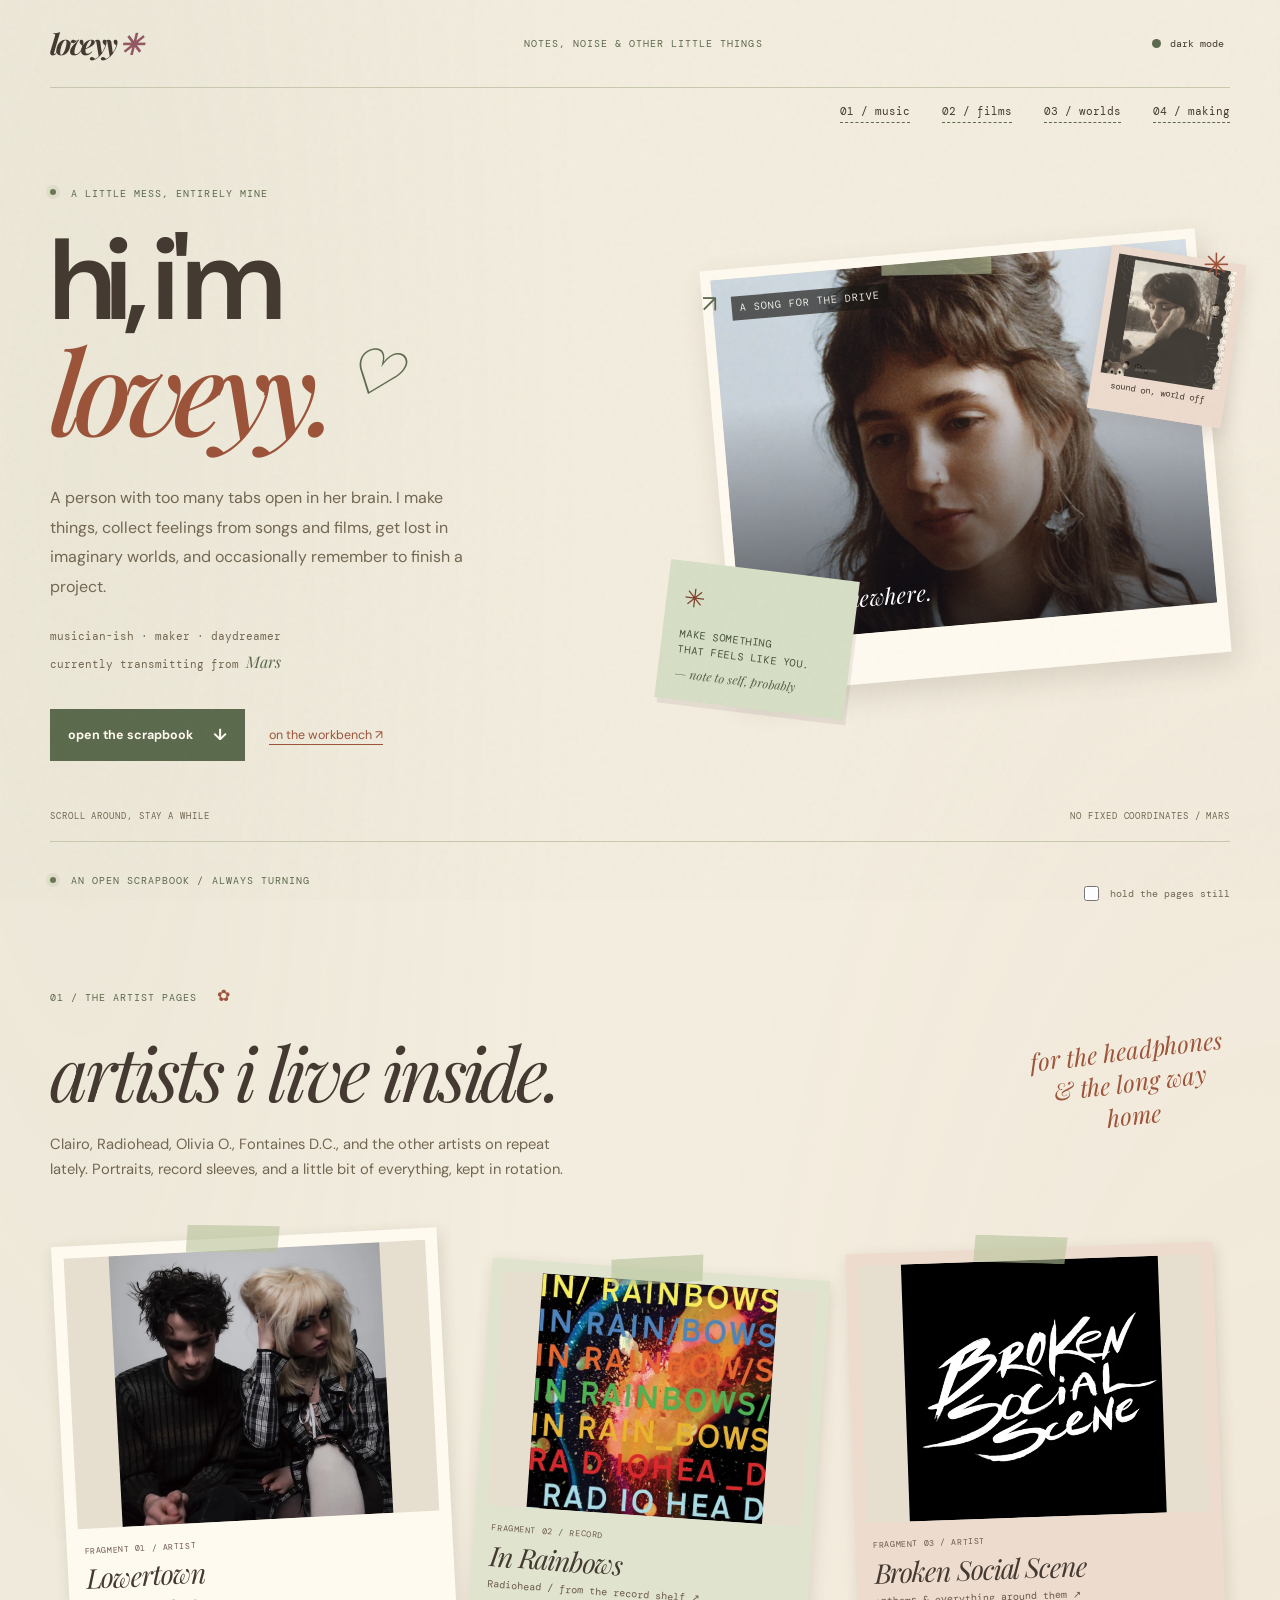
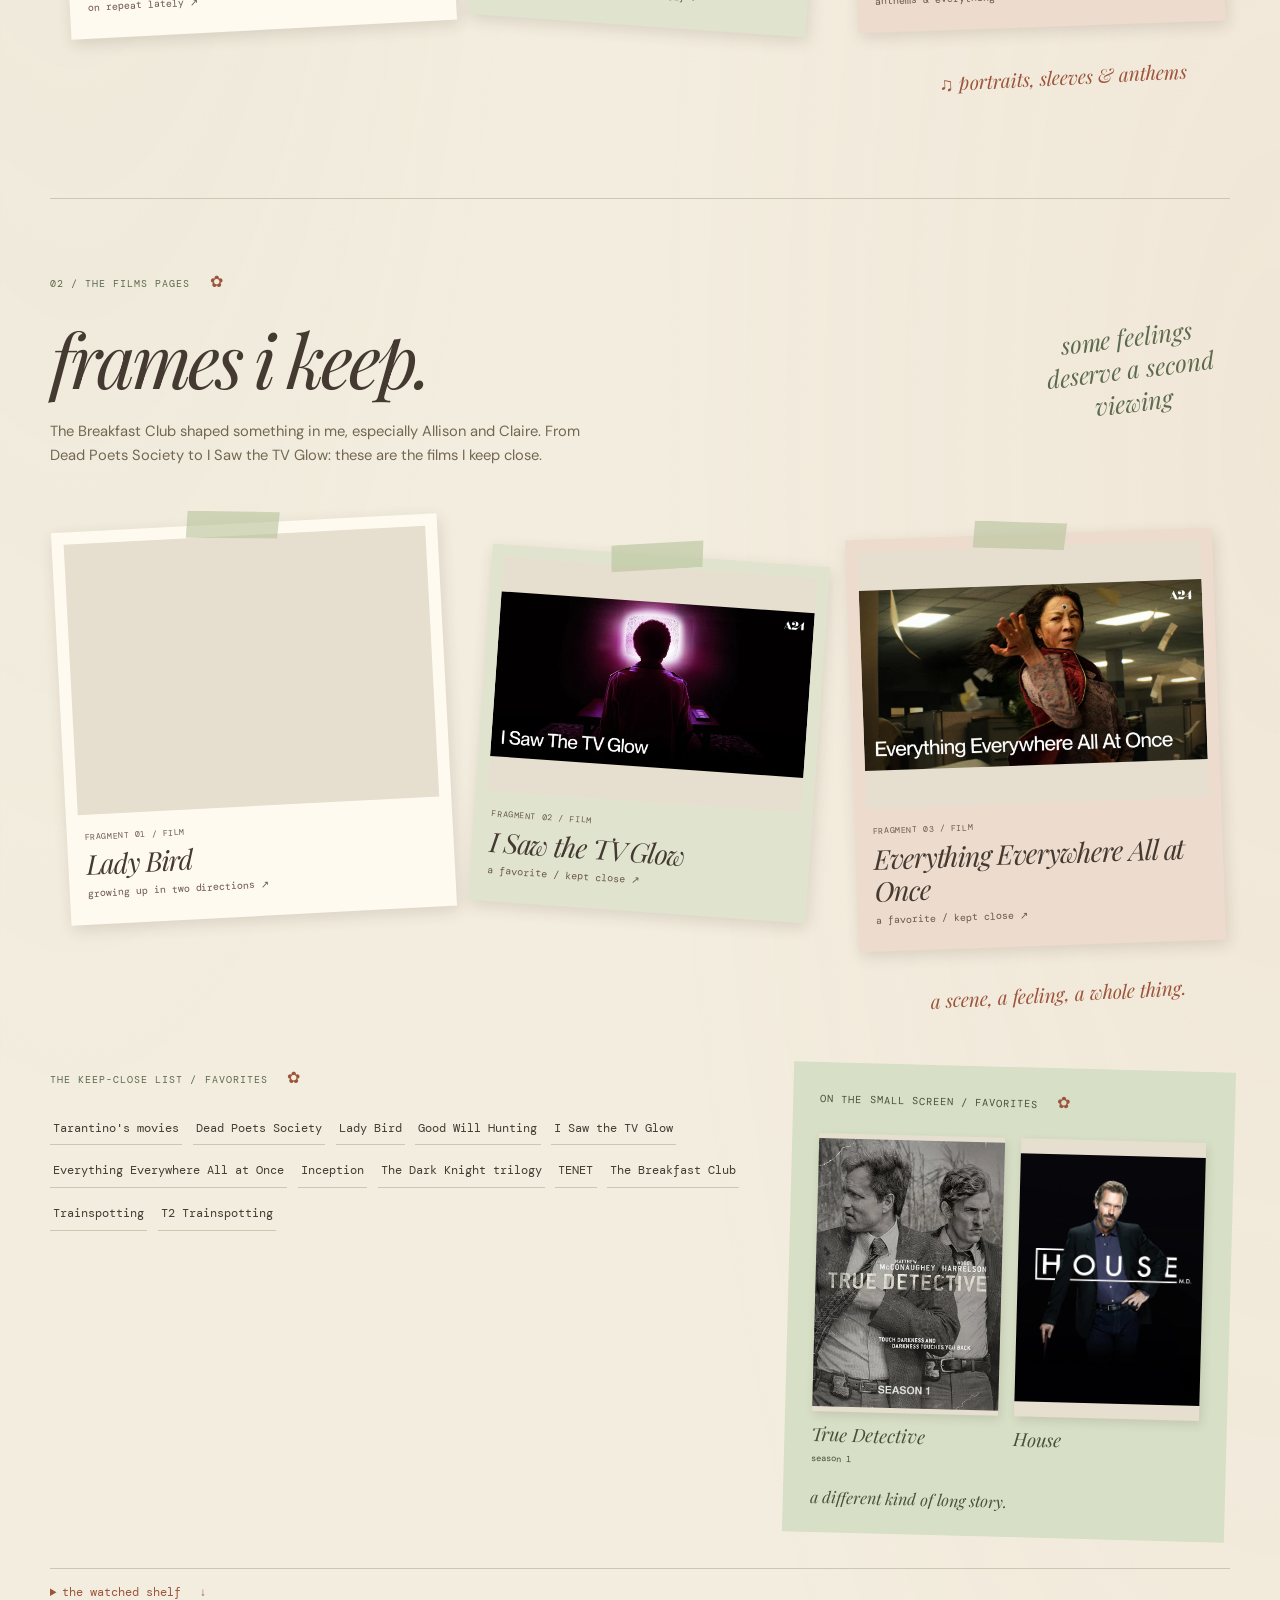
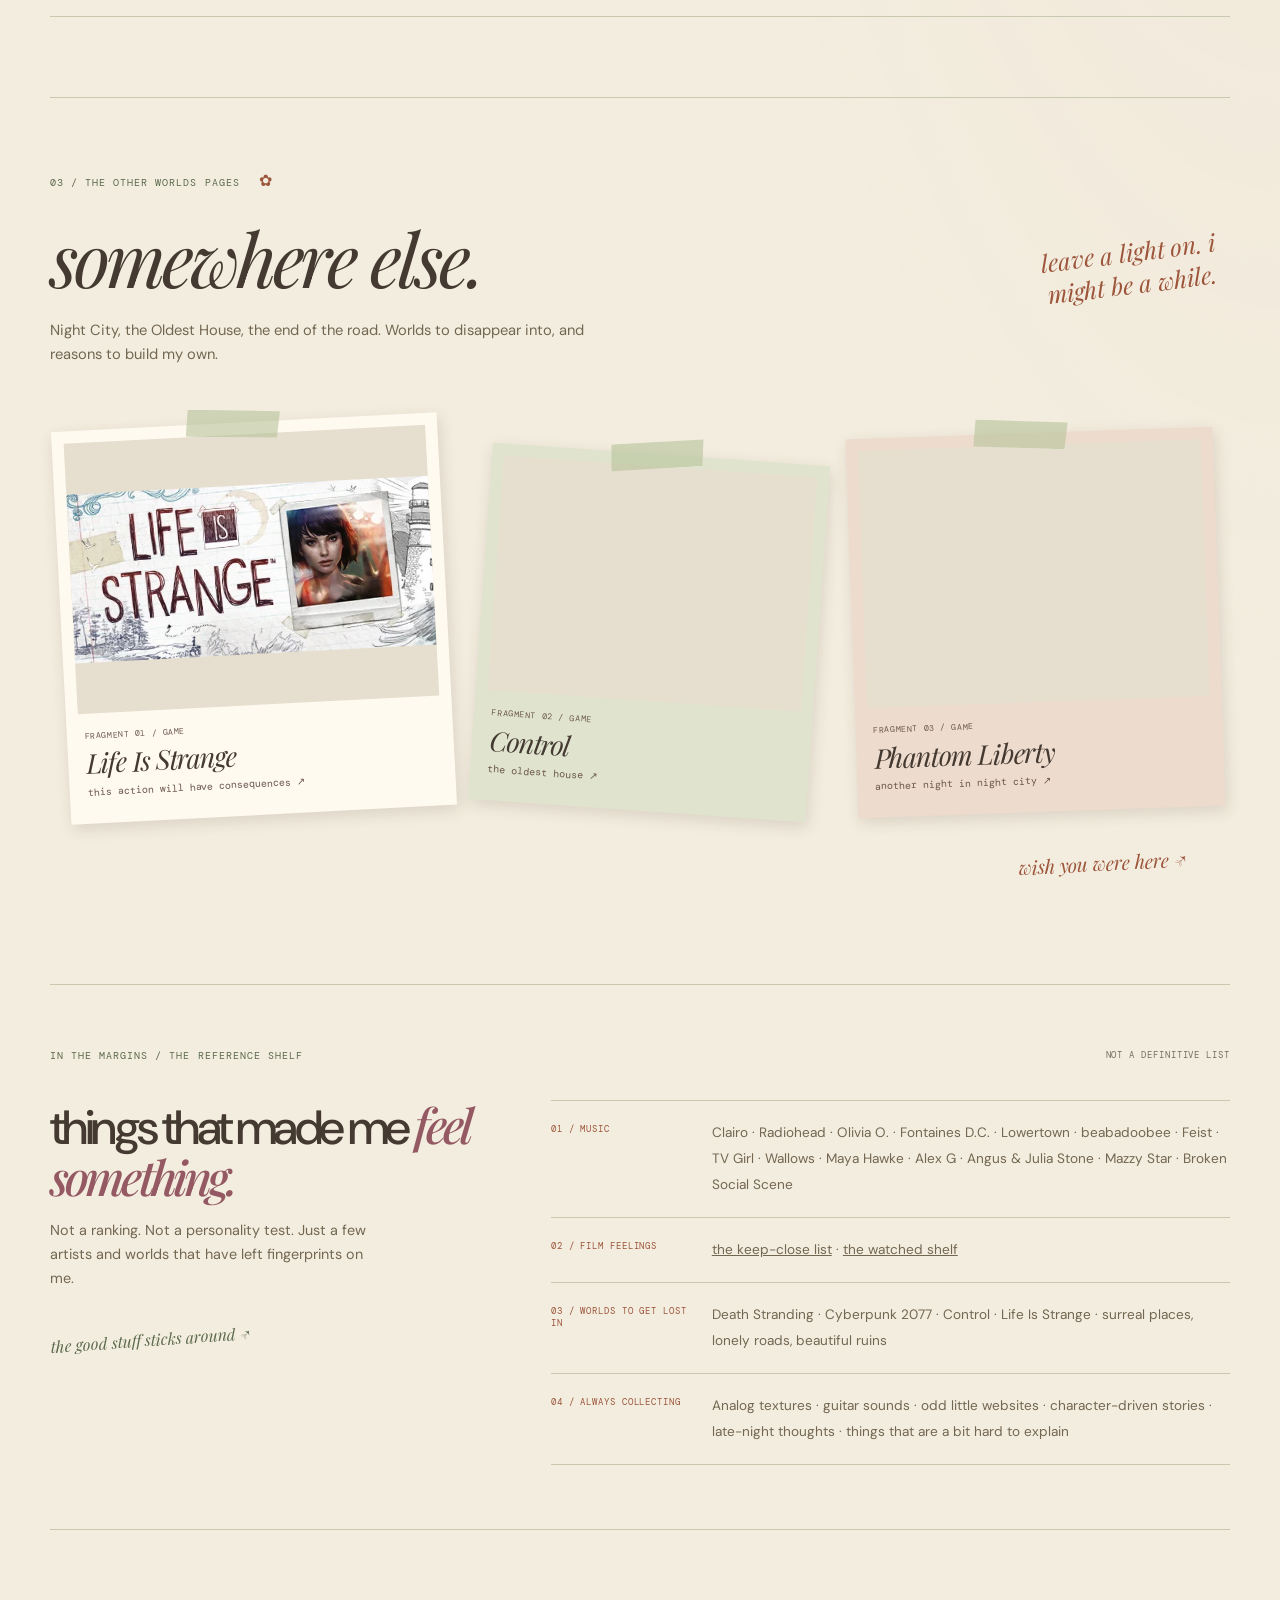
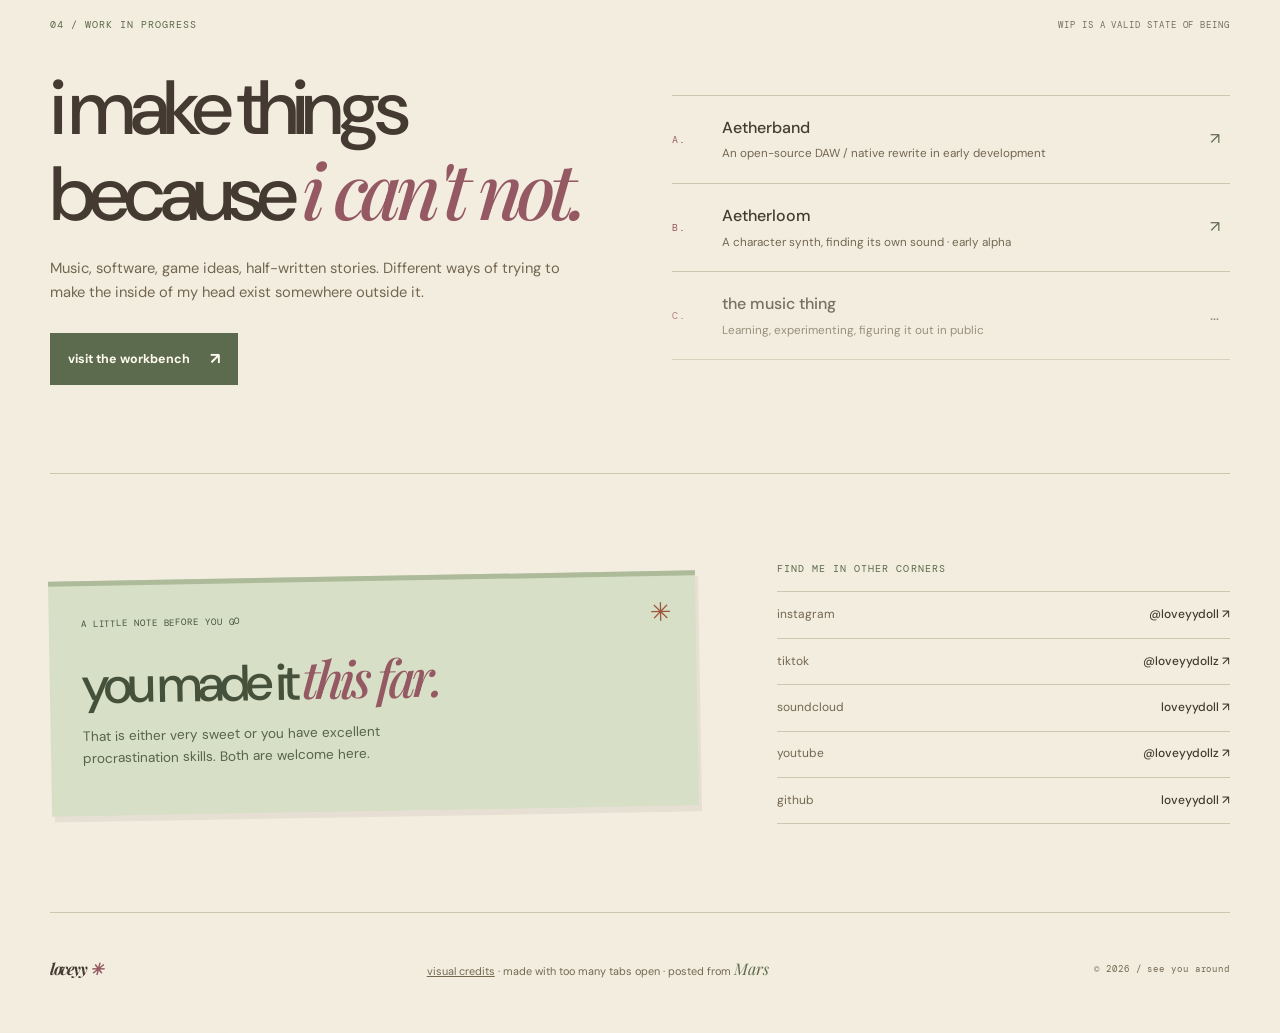
==== commit ac093062: "Update Aetherband status for the native rewrite" ====
--- a/index.html
+++ b/index.html
@@ -72,7 +72,7 @@
         <div class="making-layout">
           <div><h2 id="making-title">i make things<br>because <em>i can't not.</em></h2><p class="section-intro">Music, software, game ideas, half-written stories. Different ways of trying to make the inside of my head exist somewhere outside it.</p><a class="pill-link" href="portfolio.html">visit the workbench <span>↗</span></a></div>
           <div class="project-teasers">
-            <a class="project-teaser" href="https://github.com/loveyydoll/Aetherband" target="_blank" rel="noopener noreferrer"><span class="project-index">A.</span><span><strong>Aetherband</strong><small>An open-source audio workstation idea</small></span><span class="teaser-arrow">↗</span></a>
+            <a class="project-teaser" href="https://github.com/loveyydoll/Aetherband" target="_blank" rel="noopener noreferrer"><span class="project-index">A.</span><span><strong>Aetherband</strong><small>An open-source DAW / native rewrite in early development</small></span><span class="teaser-arrow">↗</span></a>
             <a class="project-teaser" href="portfolio.html#aetherloom"><span class="project-index">B.</span><span><strong>Aetherloom</strong><small>A character synth, finding its own sound · early alpha</small></span><span class="teaser-arrow">↗</span></a>
             <div class="project-teaser teaser-soon"><span class="project-index">C.</span><span><strong>the music thing</strong><small>Learning, experimenting, figuring it out in public</small></span><span class="teaser-arrow">…</span></div>
           </div>
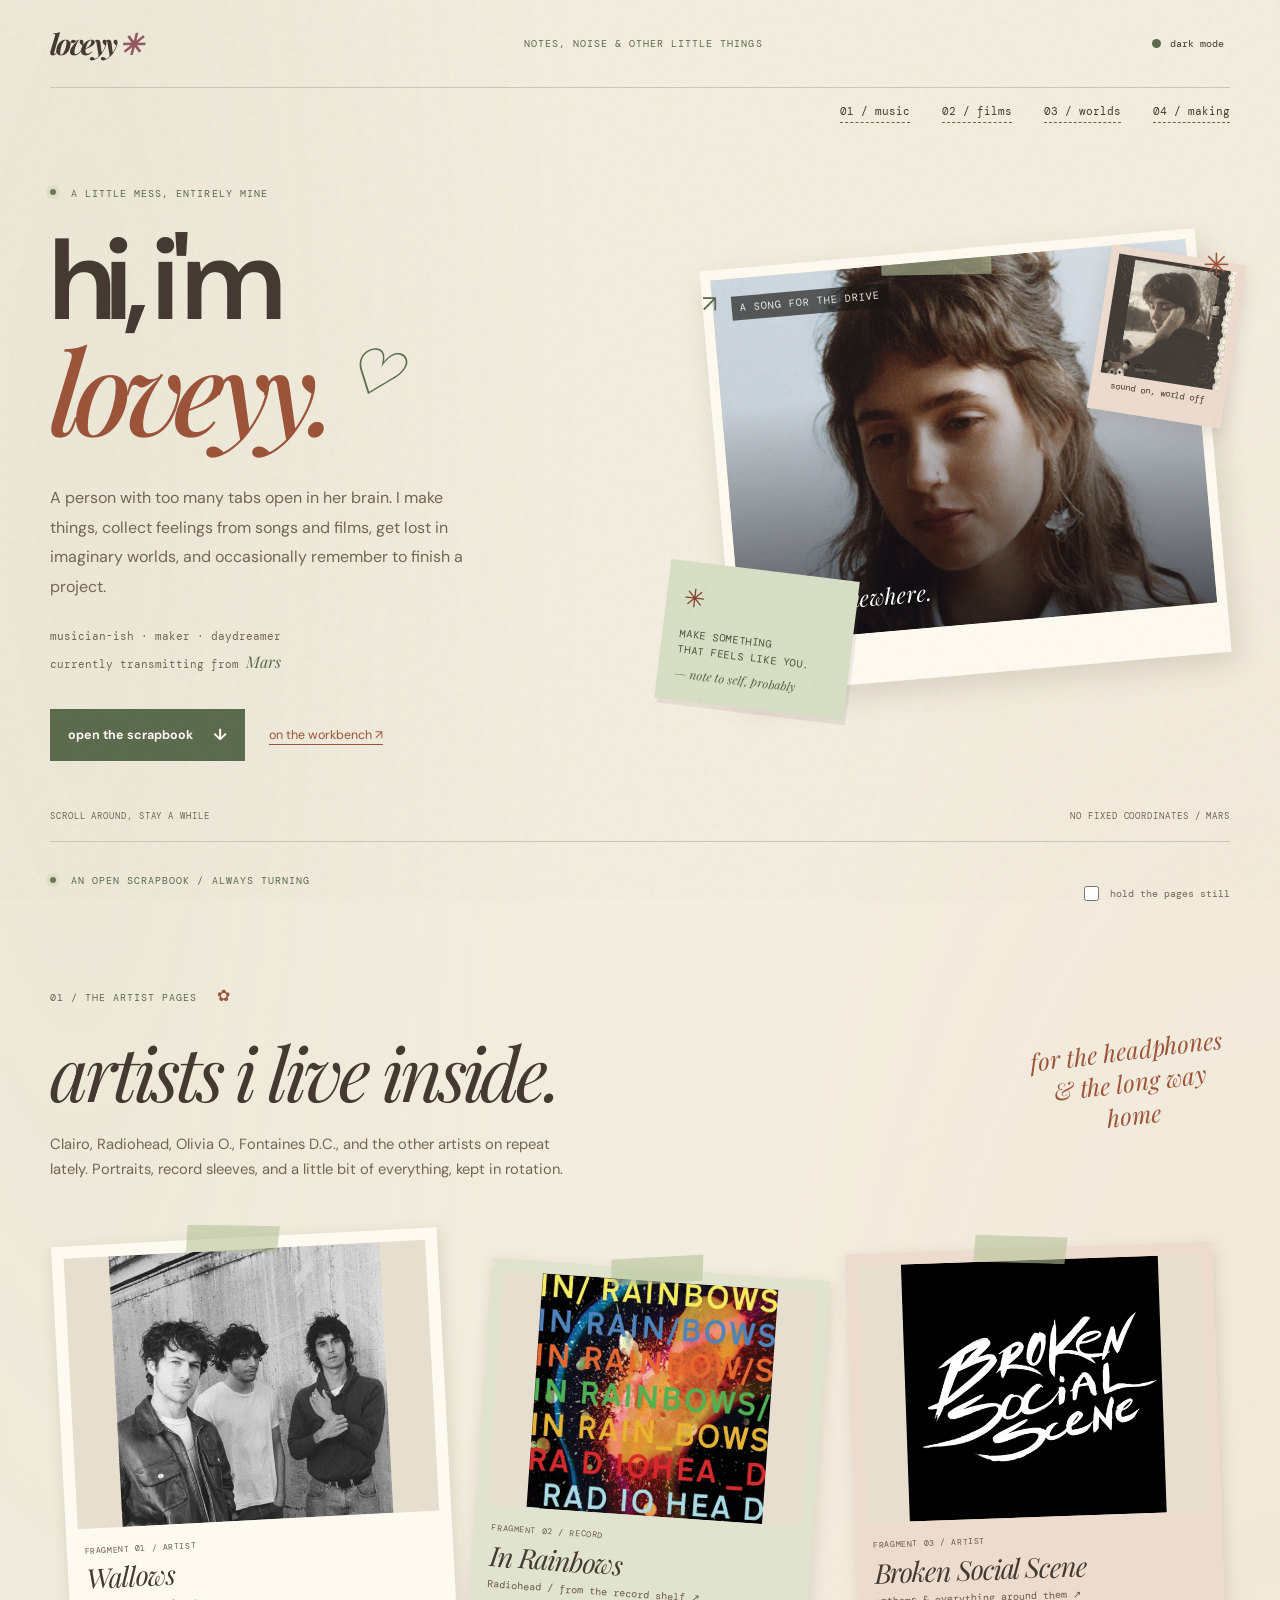
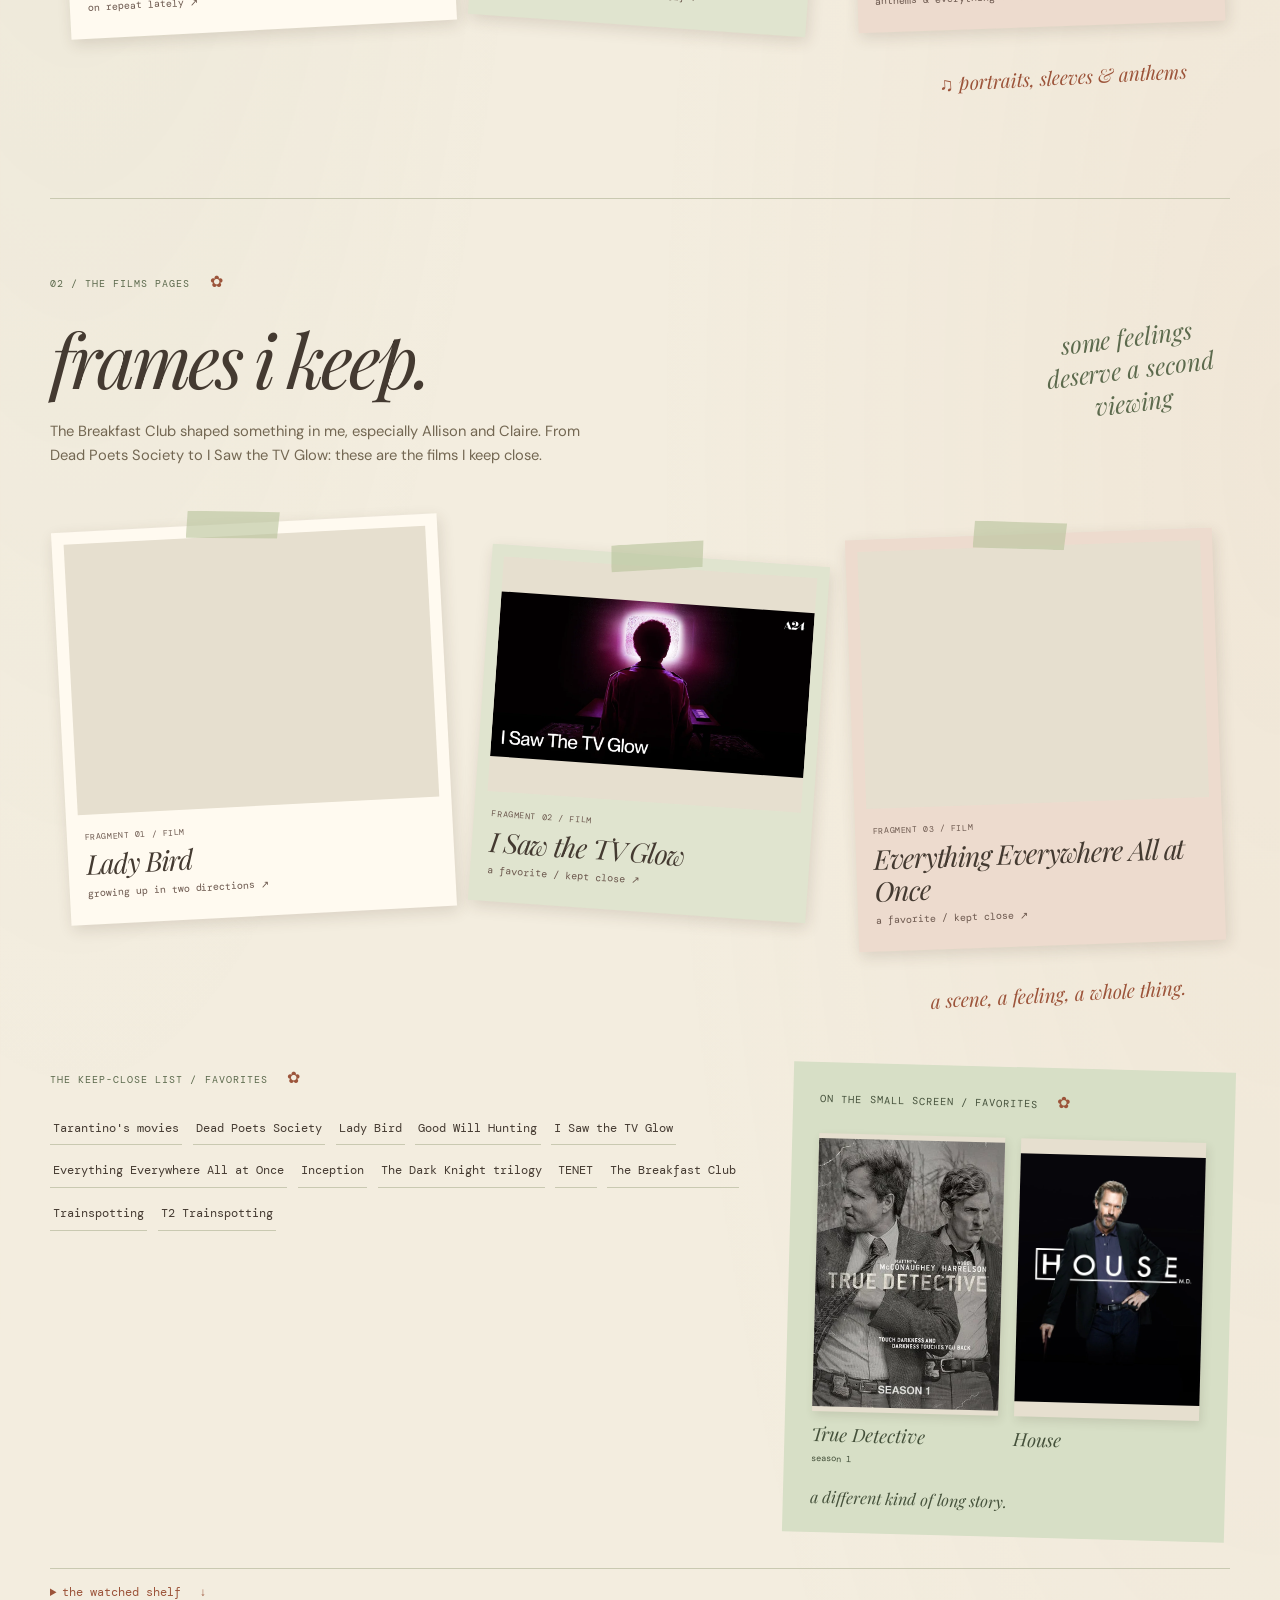
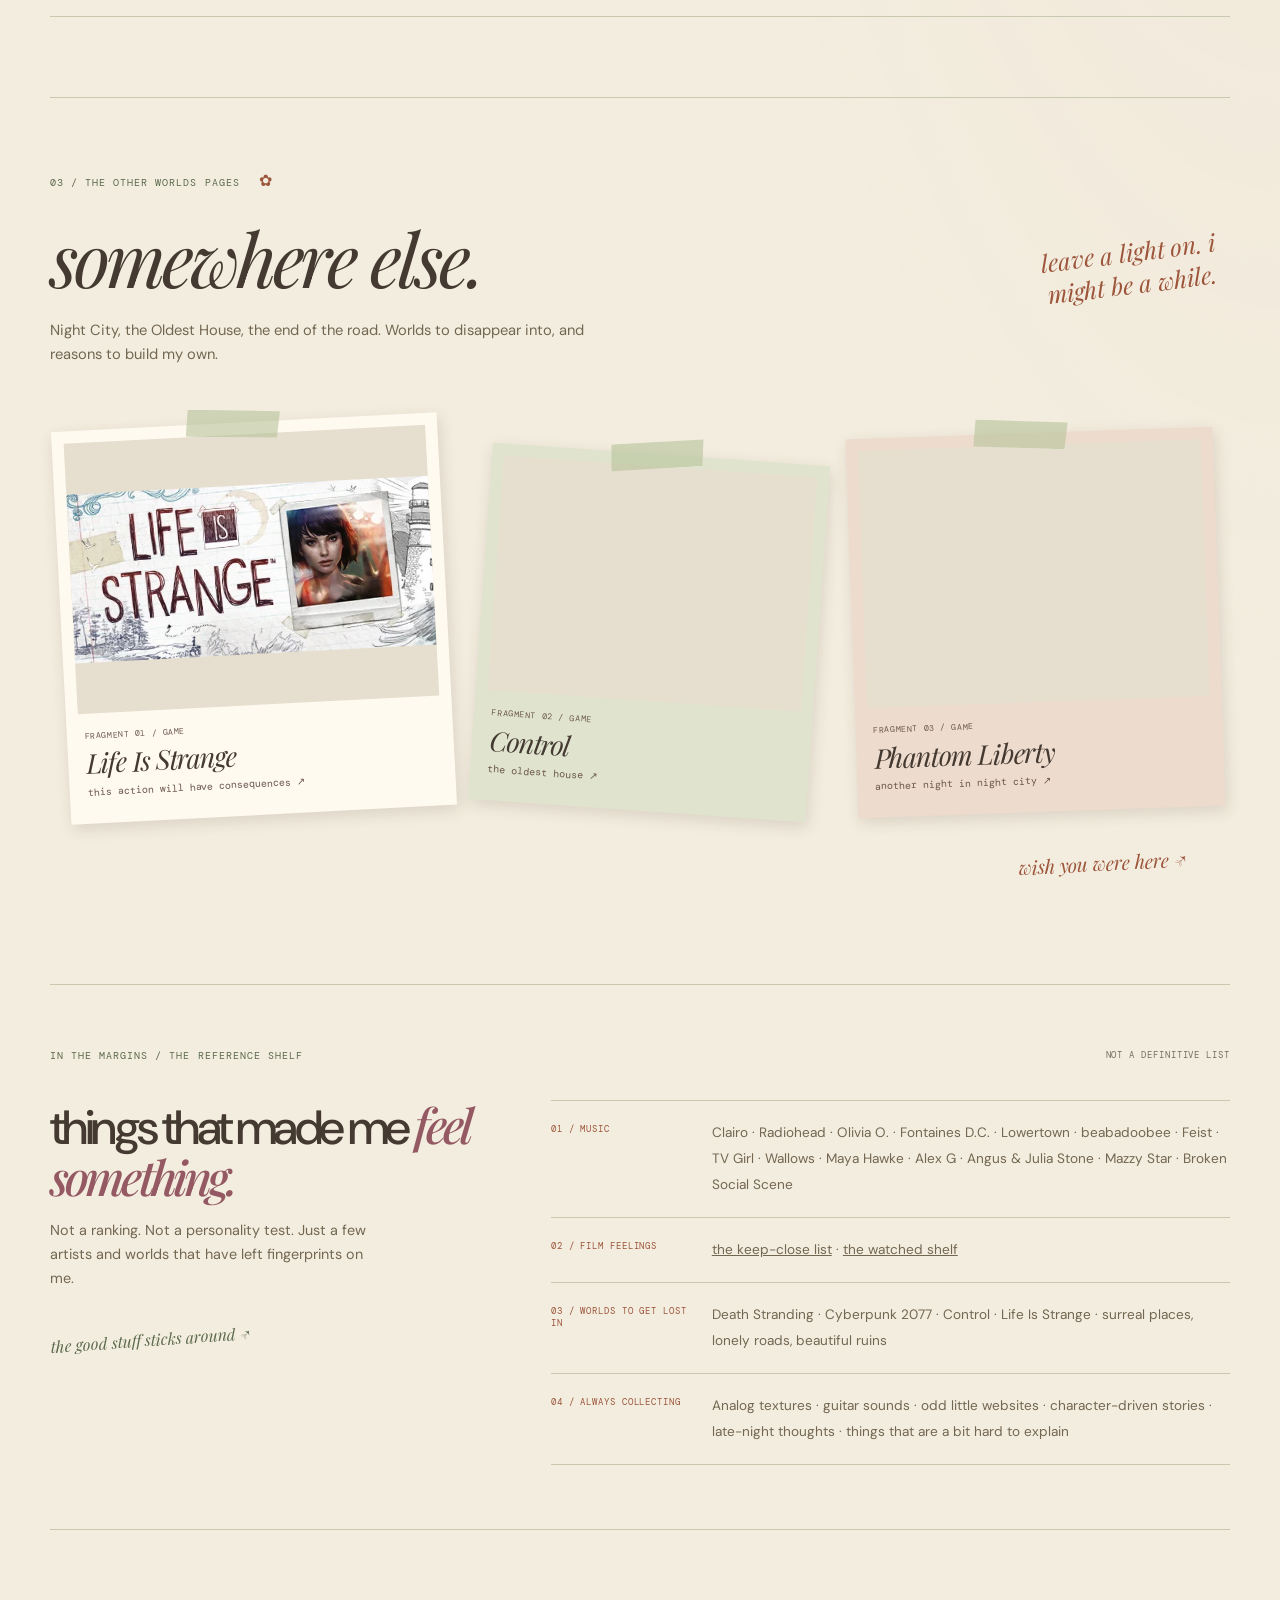
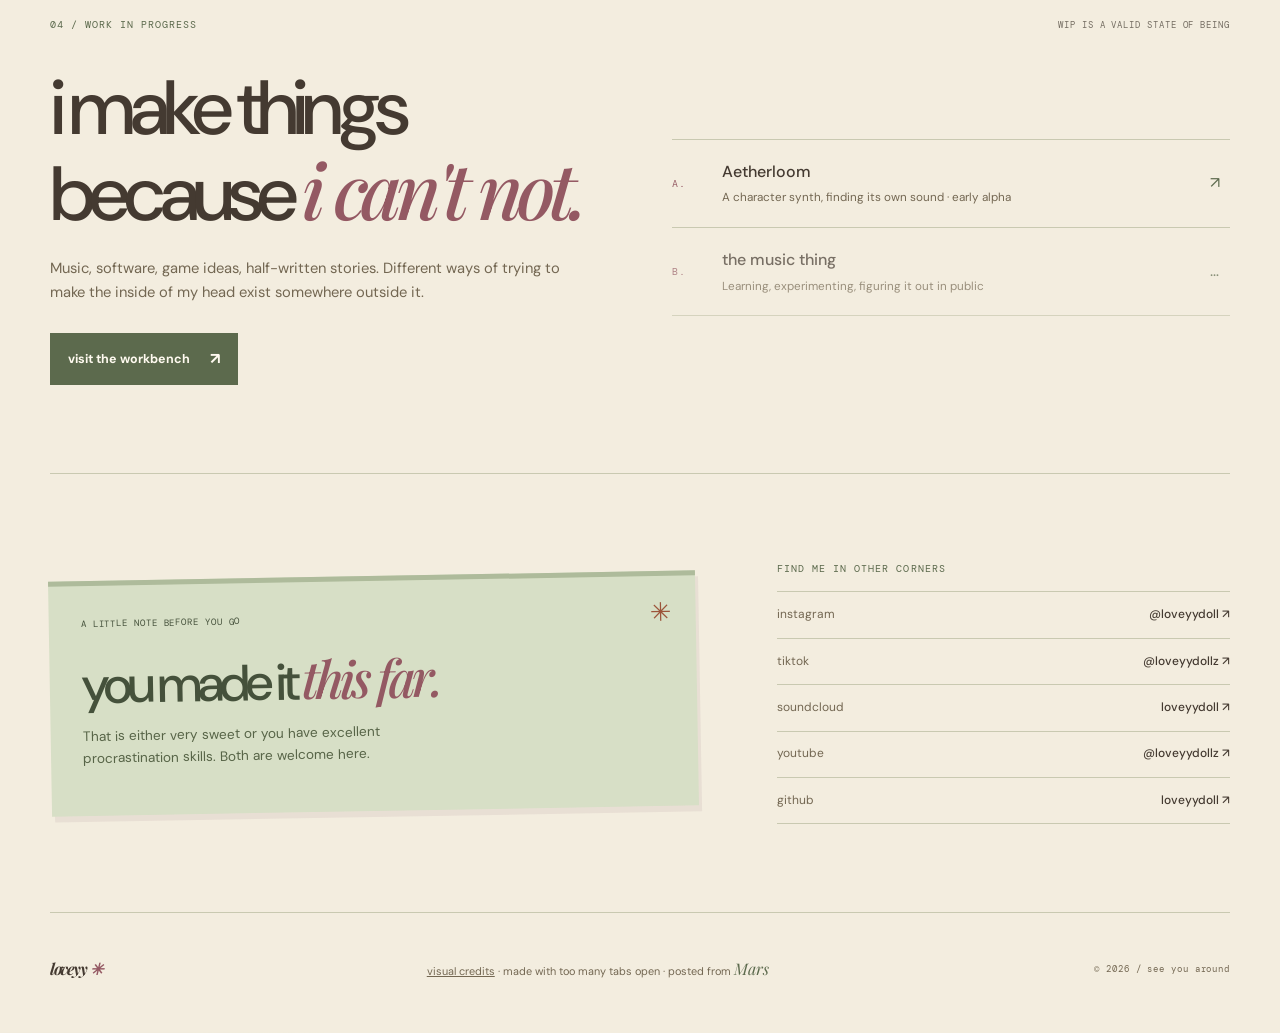
==== commit 88335be8: "Remove cancelled audio project from website" ====
--- a/index.html
+++ b/index.html
@@ -72,9 +72,8 @@
         <div class="making-layout">
           <div><h2 id="making-title">i make things<br>because <em>i can't not.</em></h2><p class="section-intro">Music, software, game ideas, half-written stories. Different ways of trying to make the inside of my head exist somewhere outside it.</p><a class="pill-link" href="portfolio.html">visit the workbench <span>↗</span></a></div>
           <div class="project-teasers">
-            <a class="project-teaser" href="https://github.com/loveyydoll/Aetherband" target="_blank" rel="noopener noreferrer"><span class="project-index">A.</span><span><strong>Aetherband</strong><small>An open-source DAW / native rewrite in early development</small></span><span class="teaser-arrow">↗</span></a>
-            <a class="project-teaser" href="portfolio.html#aetherloom"><span class="project-index">B.</span><span><strong>Aetherloom</strong><small>A character synth, finding its own sound · early alpha</small></span><span class="teaser-arrow">↗</span></a>
-            <div class="project-teaser teaser-soon"><span class="project-index">C.</span><span><strong>the music thing</strong><small>Learning, experimenting, figuring it out in public</small></span><span class="teaser-arrow">…</span></div>
+            <a class="project-teaser" href="portfolio.html#aetherloom"><span class="project-index">A.</span><span><strong>Aetherloom</strong><small>A character synth, finding its own sound · early alpha</small></span><span class="teaser-arrow">↗</span></a>
+            <div class="project-teaser teaser-soon"><span class="project-index">B.</span><span><strong>the music thing</strong><small>Learning, experimenting, figuring it out in public</small></span><span class="teaser-arrow">…</span></div>
           </div>
         </div>
       </section>
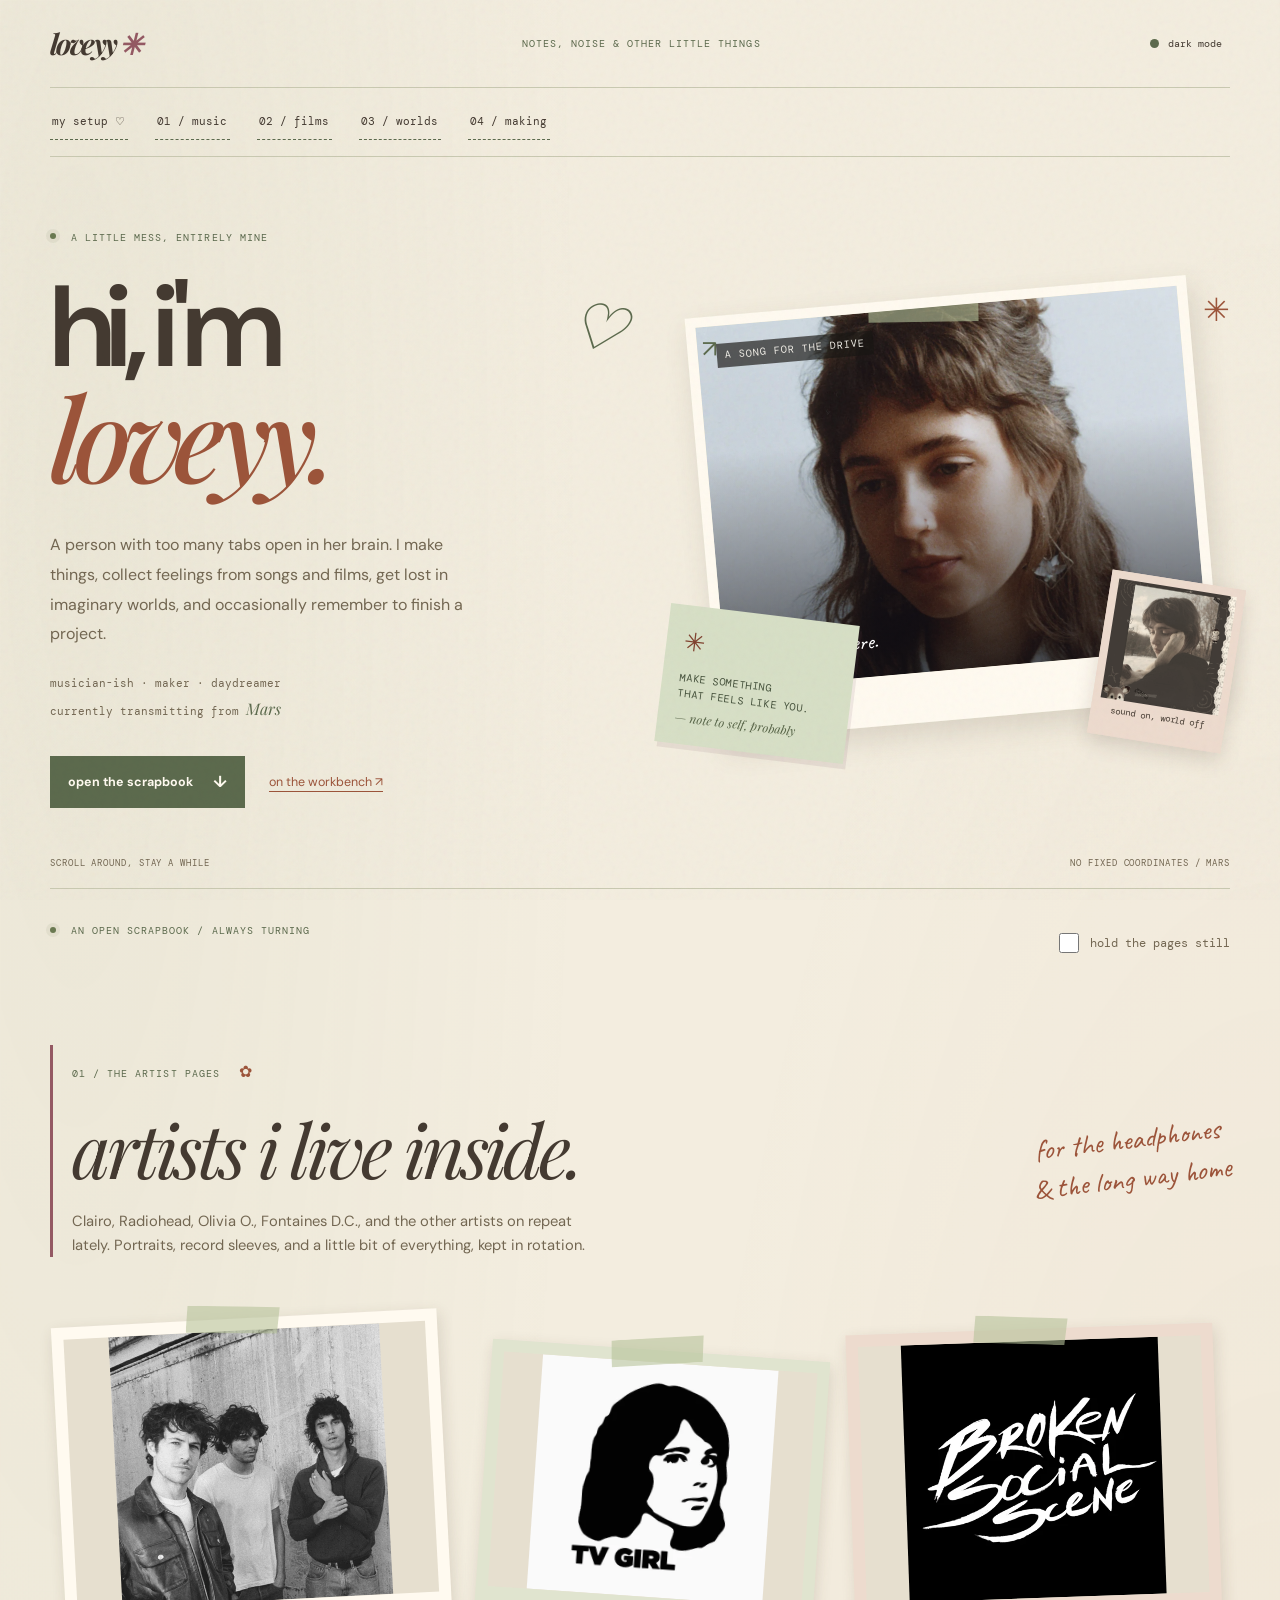
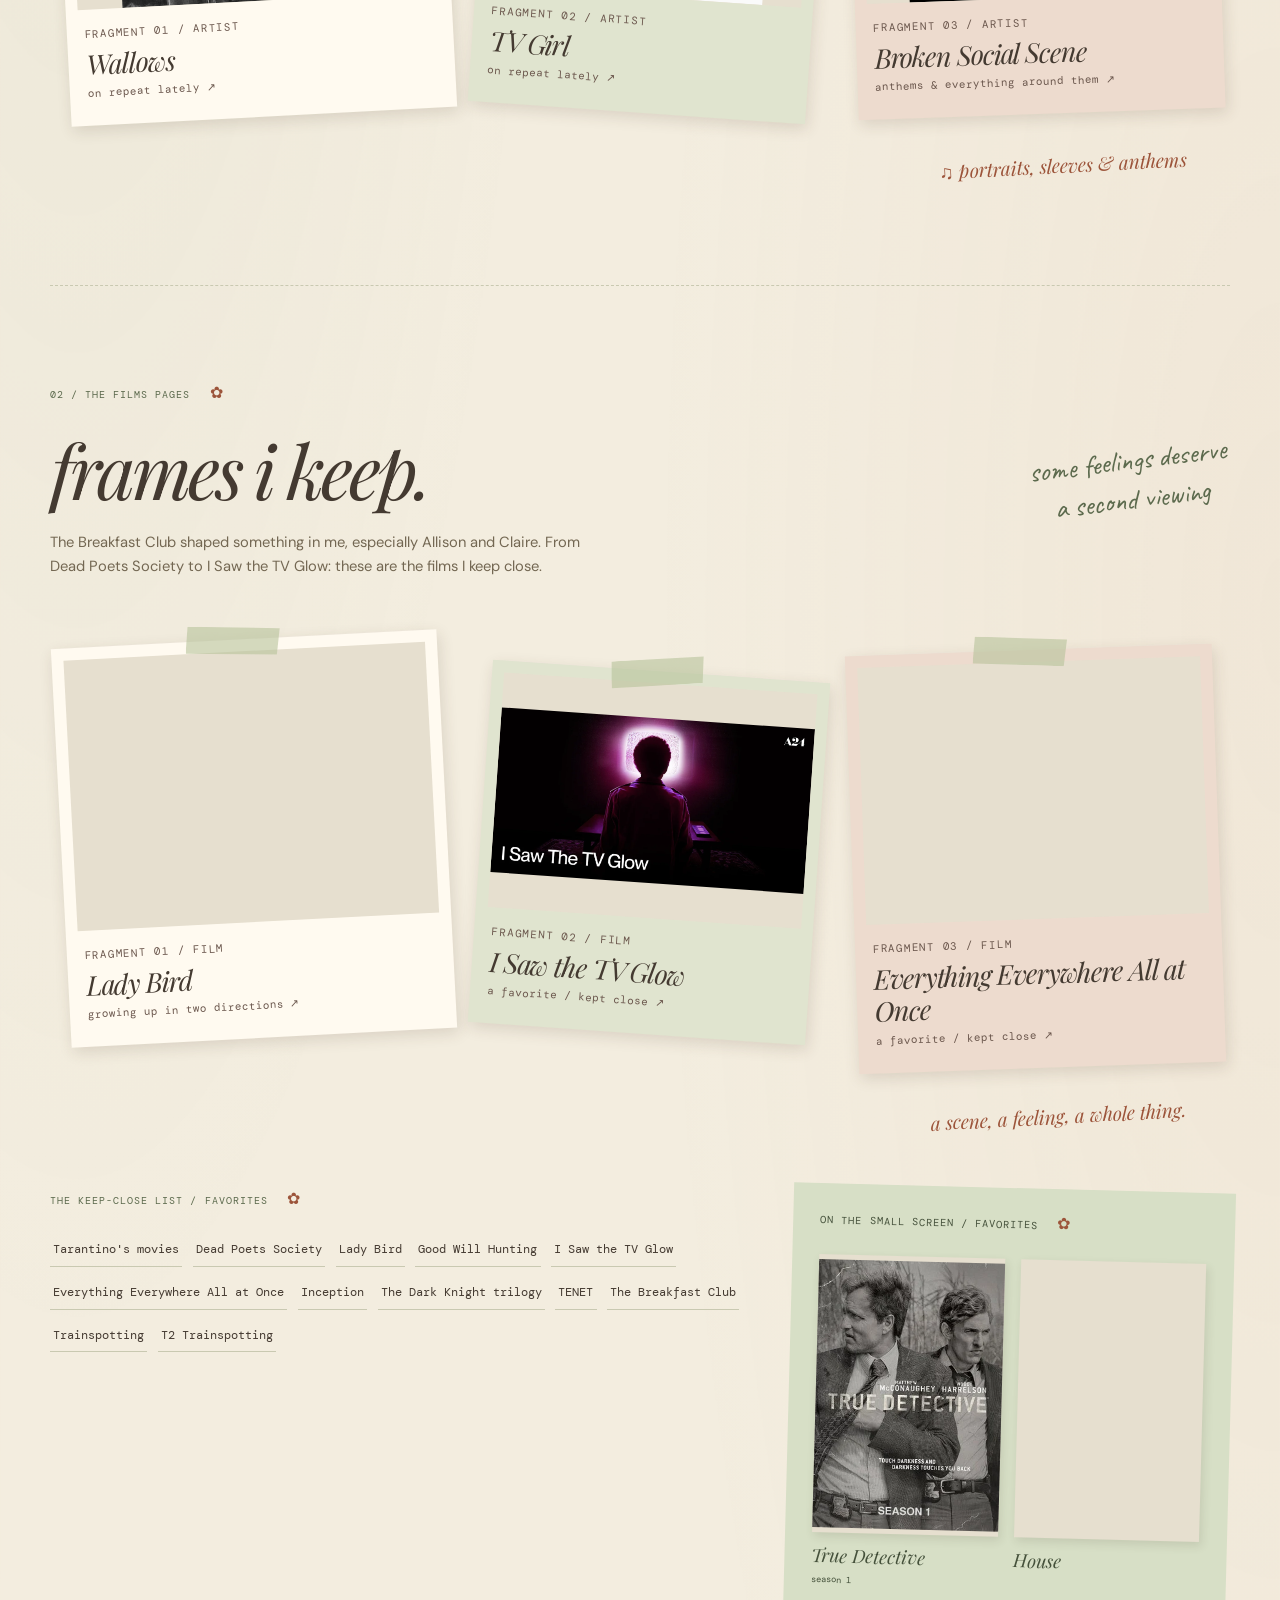
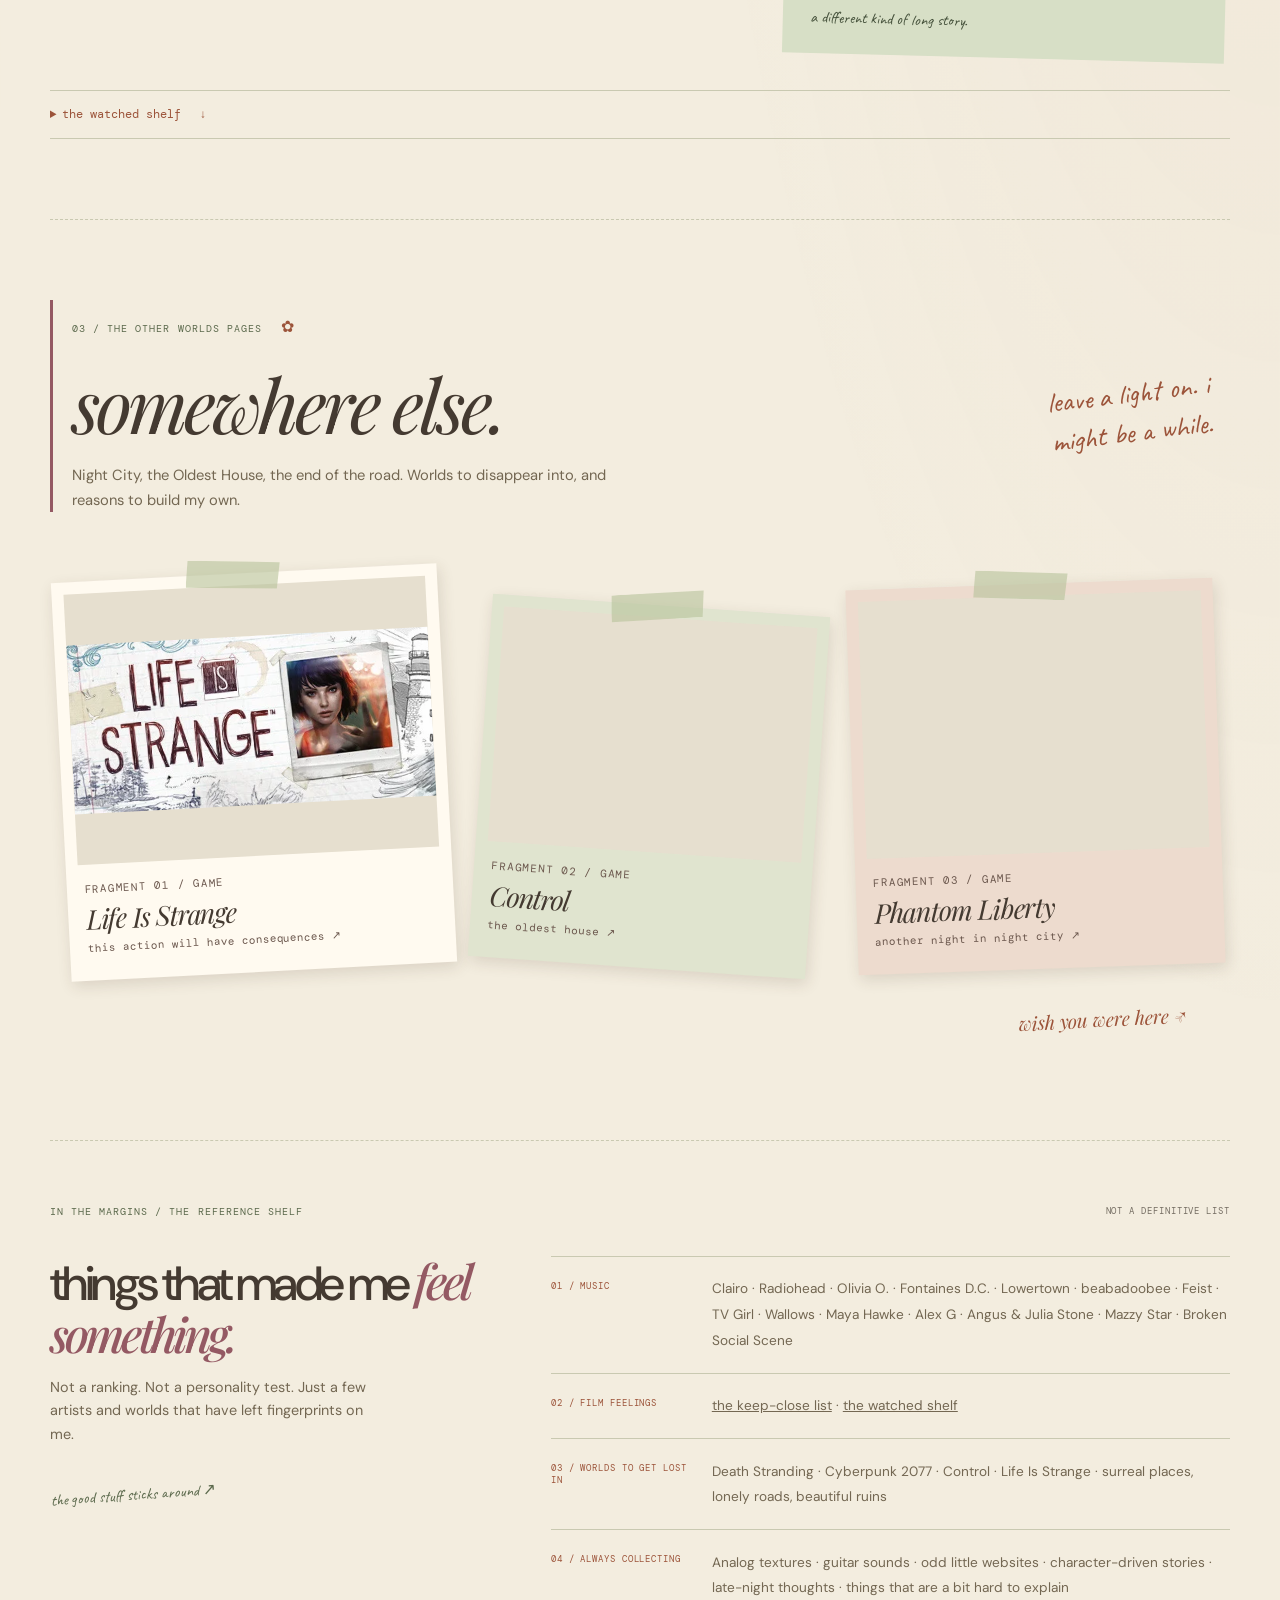
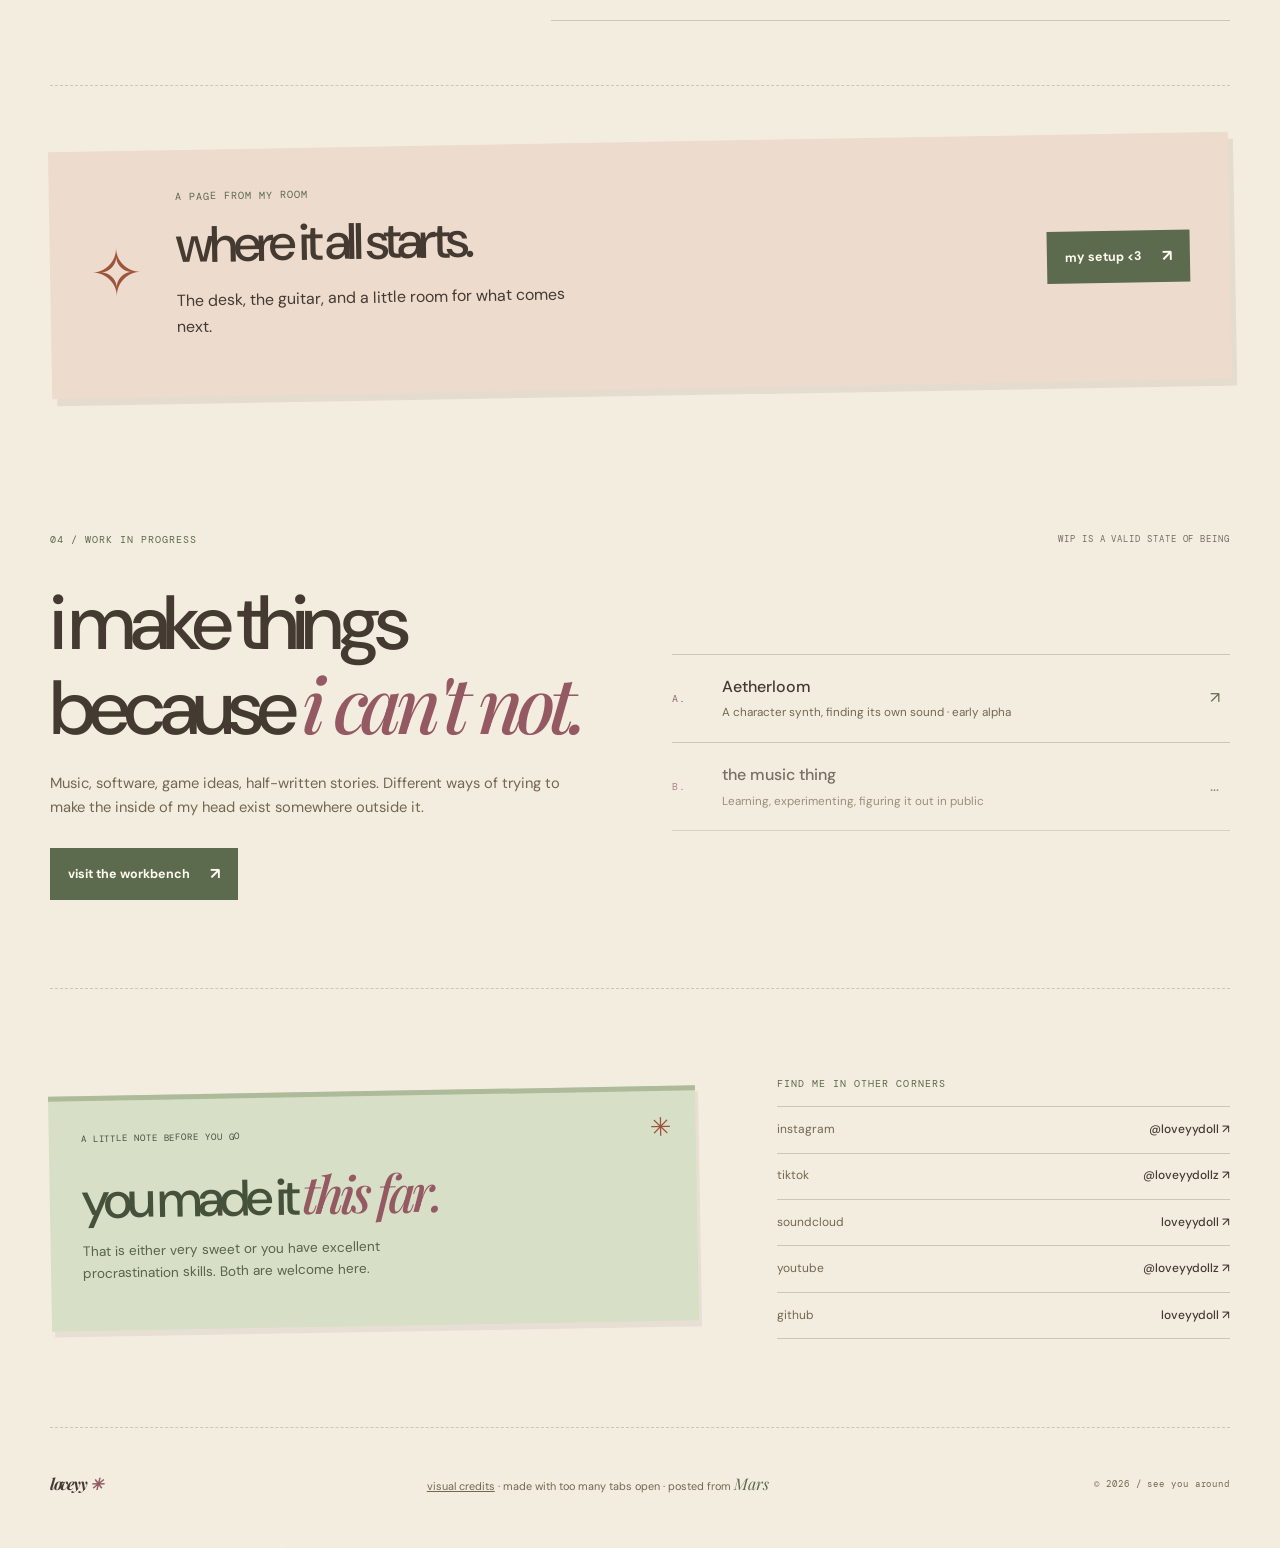
==== commit 3dd4df0c: "Add handmade setup scrapbook and refresh shared journal design" ====
--- a/index.html
+++ b/index.html
@@ -9,11 +9,11 @@
   <link rel="icon" type="image/png" href="/assets/imgs/InEgUadX.png">
   <link rel="preconnect" href="https://fonts.googleapis.com">
   <link rel="preconnect" href="https://fonts.gstatic.com" crossorigin>
-  <link href="https://fonts.googleapis.com/css2?family=DM+Mono:wght@400;500&family=DM+Sans:wght@400;500;600;700&family=Playfair+Display:ital,wght@0,500;0,600;1,500;1,600&display=swap" rel="stylesheet">
+  <link href="https://fonts.googleapis.com/css2?family=Caveat:wght@400;600&family=DM+Mono:wght@400;500&family=DM+Sans:wght@400;500;600;700&family=Playfair+Display:ital,wght@0,500;0,600;1,500;1,600&display=swap" rel="stylesheet">
   <link rel="stylesheet" href="styles.css"><link rel="stylesheet" href="scrapbook.css">
   <script src="moodboard-data.js" defer></script>
   <script src="script.js" defer></script>
-<link rel="stylesheet" href="theme.css"></head>
+<link rel="stylesheet" href="theme.css"><link rel="stylesheet" href="journal.css"></head>
 <body>
   <a class="skip-link" href="#main">skip the intro ↓</a>
   <div class="site-shell">
@@ -23,7 +23,7 @@
       <button class="theme-toggle" type="button" aria-label="Switch colour theme" aria-pressed="false"><span class="theme-dot"></span><span class="theme-label">night mode</span></button>
     </header>
 
-    <nav class="page-tabs" aria-label="Scrapbook pages"><a href="#music">01 / music</a><a href="#films">02 / films</a><a href="#worlds">03 / worlds</a><a href="#making-stuff">04 / making</a></nav><main id="main">
+    <nav class="page-tabs" aria-label="Scrapbook pages"><a href="setup.html">my setup ♡</a><a href="#music">01 / music</a><a href="#films">02 / films</a><a href="#worlds">03 / worlds</a><a href="#making-stuff">04 / making</a></nav><main id="main">
       <section class="hero" aria-labelledby="hello">
         <div class="hero-copy">
           <p class="eyebrow"><span class="live-dot"></span> A LITTLE MESS, ENTIRELY MINE</p>
@@ -67,7 +67,8 @@
         </div>
       </section>
 
-      <section class="making-section section-block" id="making-stuff" aria-labelledby="making-title">
+      <aside class="setup-invitation"><span aria-hidden="true">✧</span><div><p class="eyebrow">A PAGE FROM MY ROOM</p><h2>where it all starts.</h2><p>The desk, the guitar, and a little room for what comes next.</p></div><a class="pill-link" href="setup.html">my setup &lt;3 <span>↗</span></a></aside>
+<section class="making-section section-block" id="making-stuff" aria-labelledby="making-title">
         <div class="section-heading"><p class="eyebrow">04 / WORK IN PROGRESS</p><span class="section-mark">WIP IS A VALID STATE OF BEING</span></div>
         <div class="making-layout">
           <div><h2 id="making-title">i make things<br>because <em>i can't not.</em></h2><p class="section-intro">Music, software, game ideas, half-written stories. Different ways of trying to make the inside of my head exist somewhere outside it.</p><a class="pill-link" href="portfolio.html">visit the workbench <span>↗</span></a></div>
--- a/journal.css
+++ b/journal.css
@@ -0,0 +1,10 @@
+/* The journal layer: shared ink, room to breathe, and deliberately imperfect paper. */
+:root{--hand:'Caveat','Segoe Print',cursive}
+a,button,input,summary{touch-action:manipulation}
+a:focus-visible,button:focus-visible,input:focus-visible,summary:focus-visible{outline:3px solid var(--rust);outline-offset:5px}
+.theme-toggle{min-height:44px;padding:.5rem}.page-tabs{flex-wrap:wrap;gap:.3rem 1.7rem;justify-content:flex-start;border-bottom:1px solid var(--line)}.page-tabs a{padding:.65rem .15rem}.hero{padding-top:4.5rem}.hero-art{isolation:isolate}.hero-art .art-main{inset:12px 25px 35px 20px}.hero-art .art-snapshot{top:auto;bottom:10px}.hero-copy .eyebrow{line-height:1.8}.hero h1{font-size:clamp(5rem,9vw,8.7rem)}.scribble,.handwritten,.hand-note,.frame-caption{font-family:var(--hand);font-style:normal}.scribble{font-size:1.8rem}.section-block{border-bottom-style:dashed}.topic-heading{padding-top:1rem}.topic:nth-of-type(even) .topic-heading{padding-left:1.2rem;border-left:3px solid var(--rose)}.scrap{transition:transform .2s,box-shadow .2s}.scrap:hover{transform:rotate(0deg) translateY(-4px)}.scrap:focus-visible{transform:rotate(0deg)}.scrap-meta,.scrap-caption{font-size:.68rem}.hold-label{font-size:.75rem;min-height:44px}.hold-label input{width:20px;height:20px}.setup-invitation{display:flex;align-items:center;gap:2rem;margin:3.5rem 0;padding:2.5rem;background:var(--card-three);color:var(--card-ink);box-shadow:5px 7px 0 #30201815;transform:rotate(-1deg)}.setup-invitation>span{font-size:4rem;color:var(--rust)}.setup-invitation h2{font-size:clamp(2rem,4vw,3.5rem)}.setup-invitation .eyebrow{margin-bottom:1rem}.setup-invitation p{max-width:400px}.setup-invitation .pill-link{margin-left:auto;white-space:nowrap}.bench-back{font:.75rem var(--mono);text-underline-offset:5px}.setup-heading{padding:4.5rem 0 2rem;position:relative}.setup-heading h1{font:600 clamp(4rem,9vw,7.5rem)/1.1 var(--hand);letter-spacing:-.045em;margin:0;color:var(--text)}.setup-heading>p:not(.eyebrow){color:var(--muted)}.setup-heading>.hand-note{position:absolute;right:1rem;bottom:2rem;transform:rotate(-7deg);max-width:180px}.hand-note{display:block;font:1.8rem/1.2 var(--hand);color:var(--rust)}.setup-index{display:flex;flex-wrap:wrap;gap:.5rem 2rem;padding-bottom:2rem;font:.8rem var(--mono)}.setup-index a{padding:.5rem 0;text-underline-offset:5px}
+.kraft-book{position:relative;padding:3.5rem 3rem 1rem;background-color:#ceb084;background-image:radial-gradient(#68432225 .7px,transparent .9px),radial-gradient(#fff6db55 .6px,transparent .9px),linear-gradient(110deg,#e1c49a66,transparent 55%,#a7835425);background-size:7px 11px,11px 17px,100% 100%;color:#3c2d25;box-shadow:0 18px 45px #36230c25;--rust:#75432d;--muted:#594330;--line:#997b54;--sage:#4c583b}.kraft-book:before{content:'';position:absolute;left:22px;top:0;bottom:0;border-left:1px dashed #77573966}.paper-margin{font:.6rem var(--mono);letter-spacing:.15em;margin-bottom:3rem}.kraft-book h2{font:600 clamp(2.8rem,6vw,4.5rem)/1.1 var(--hand);letter-spacing:-.03em}.kraft-book .eyebrow{color:#594330;font-size:.65rem}.desk-spread{display:grid;grid-template-columns:.7fr 1.3fr;gap:2rem;align-items:start}.desk-note{padding:1rem 0}.desk-note p:not(.eyebrow){font-size:.9rem}.desk-note .hand-note{margin-top:2rem;transform:rotate(-7deg)}.setup-photo{position:relative;padding:12px 12px 20px;margin:0;background:#faf3e4;color:#48352b;box-shadow:3px 7px 12px #48301630;transform:rotate(2deg);min-width:0}.setup-photo:before{content:'';position:absolute;z-index:1;width:100px;height:28px;left:32%;top:-14px;background:#e6d4a8b0;transform:rotate(-8deg);border-left:2px dotted #a98c5c44;border-right:2px dotted #a98c5c44}.photo-slot{aspect-ratio:4/3;background:repeating-linear-gradient(135deg,#c5b69b22 0 1px,transparent 1px 7px),#ded5c2;overflow:hidden;display:grid;place-items:center}.photo-slot img{width:100%;height:100%;object-fit:cover;filter:none}.photo-placeholder{text-align:center;padding:1rem;font:1.7rem/1.2 var(--hand);color:#645644}.photo-placeholder>span{display:block;font:2rem Georgia;margin-bottom:.6rem}.photo-placeholder small{display:block;font:.65rem/1.6 var(--mono);margin-top:.8rem;max-width:180px}.setup-photo figcaption{font:1.65rem/1.15 var(--hand);padding:.85rem .3rem 0}.setup-photo figcaption small{display:block;font:.72rem/1.7 var(--mono);margin-top:.4rem}.pc-note{grid-column:1;grid-row:2;margin-top:-8rem;background:#eee5c9;padding:1.4rem;transform:rotate(-3deg);box-shadow:2px 4px 7px #47301922}.pc-note h3{font:1.8rem var(--hand);margin:.4rem 0}.pc-note .eyebrow{margin:0}.pc-note dl{font:.75rem/1.7 var(--mono)}.pc-note dl div{display:grid;grid-template-columns:35px 1fr;gap:.7rem;border-bottom:1px solid #aa997144;padding:.4rem 0}.pc-note dd{margin:0}.pc-extra{font:.7rem/1.6 var(--mono)}.everyday-spread{position:relative;display:grid;grid-template-columns:1.35fr .8fr;gap:2.5rem;padding:5rem 0 3rem;align-items:center}.everyday-spread header{grid-column:1/-1}.macbook-photo{transform:rotate(-3deg)}.iphone-photo{transform:rotate(5deg);margin-top:3rem;background:#e7d8ea}.iphone-photo .photo-slot{aspect-ratio:3/4;background-color:#cfc1d3}.spread-doodle{grid-column:1/-1;justify-self:end;font:1.8rem var(--hand);text-align:center;transform:rotate(-6deg);margin-top:-1rem;color:#75432d}.guitar-spread{display:grid;grid-template-columns:1fr 1fr;align-items:center;gap:3rem;padding:2rem 0 5rem}.guitar-photo{width:85%;justify-self:center;transform:rotate(-5deg)}.guitar-photo .photo-slot{aspect-ratio:3/4}.guitar-spread .hand-note{margin-top:2rem}.planned-spread{border-top:1px dashed #806546;padding:2.5rem 0 1rem}.planned-spread header>p:last-child{font-size:.85rem}.upgrade-grid{display:grid;grid-template-columns:repeat(4,minmax(0,1fr));gap:1.2rem;margin:2.5rem 0}.upgrade-note{background:#e9dec1;padding:1rem;box-shadow:2px 4px 6px #48301620;transform:rotate(-2deg)}.upgrade-note:nth-child(even){transform:rotate(3deg);background:#d9ddc4}.planned-tag{font:.62rem var(--mono);border-bottom:1px dashed #7b684c;padding-bottom:.6rem;display:block}.upgrade-space{height:65px;display:grid;place-items:center;font-size:2rem;color:#80674d}.upgrade-note h3{font:600 1.45rem/1.1 var(--hand);margin:.5rem 0}.upgrade-note p{font:.65rem/1.6 var(--mono);margin-bottom:0}.end-note{text-align:right;margin:3rem 0 1rem}.setup-return{margin:2rem 0;font:.8rem var(--mono)}
+@media(min-width:900px){.topic{padding-top:5rem;padding-bottom:5rem}.topic .scrapbook{padding-top:3.8rem}.hero h1 .hero-doodle{position:absolute;right:1rem;top:1rem}}
+@media(max-width:850px){.setup-invitation{flex-wrap:wrap}.setup-invitation .pill-link{margin-left:0}.kraft-book{padding:2.5rem 2rem 1rem}.pc-note{margin-top:0}.upgrade-grid{grid-template-columns:1fr 1fr}.setup-heading>.hand-note{position:static;margin-top:1rem;max-width:none;transform:none}.topbar{height:auto;min-height:80px;flex-wrap:wrap;padding:1rem 0}.topbar .bench-back{font-size:.65rem}.hero-art .art-main{inset:12px 25px 35px 20px}}
+@media(max-width:620px){.hero h1{font-size:clamp(4.7rem,20vw,6.7rem)}.hero{padding-top:3rem}.page-tabs{gap:.3rem 1rem;font-size:.7rem}.setup-invitation{padding:1.5rem;gap:1rem}.setup-invitation>span{font-size:2rem}.setup-invitation h2{font-size:2.4rem}.setup-heading{padding-top:3rem}.setup-index{gap:.4rem 1rem}.kraft-book{padding:2rem 1.3rem 1rem}.kraft-book:before{left:8px}.paper-margin{font-size:.5rem;letter-spacing:.08em}.desk-spread,.everyday-spread,.guitar-spread{grid-template-columns:1fr;gap:2rem}.desk-spread{padding-bottom:1rem}.pc-note{grid-column:auto;grid-row:auto;max-width:290px;margin:1rem 0 0}.everyday-spread{padding-top:3rem}.everyday-spread header,.spread-doodle{grid-column:auto}.iphone-photo{width:75%;justify-self:center;margin-top:1rem}.guitar-spread{padding-top:1rem}.guitar-photo{width:75%;order:2}.guitar-spread>div{order:1}.upgrade-grid{gap:1rem .8rem}.upgrade-note{padding:.8rem}.setup-photo figcaption{font-size:1.5rem}.topbar .bench-back{order:3;width:100%}.setup-heading h1{font-size:clamp(3.5rem,15vw,5rem)}.topic-heading .scribble{font-size:1.2rem}.scrap-caption{font-size:.65rem}.setup-photo{transform:rotate(1deg)}.macbook-photo,.guitar-photo{transform:rotate(-2deg)}}
+@media(prefers-reduced-motion:reduce){html{scroll-behavior:auto}.scrap:hover{transform:none}}
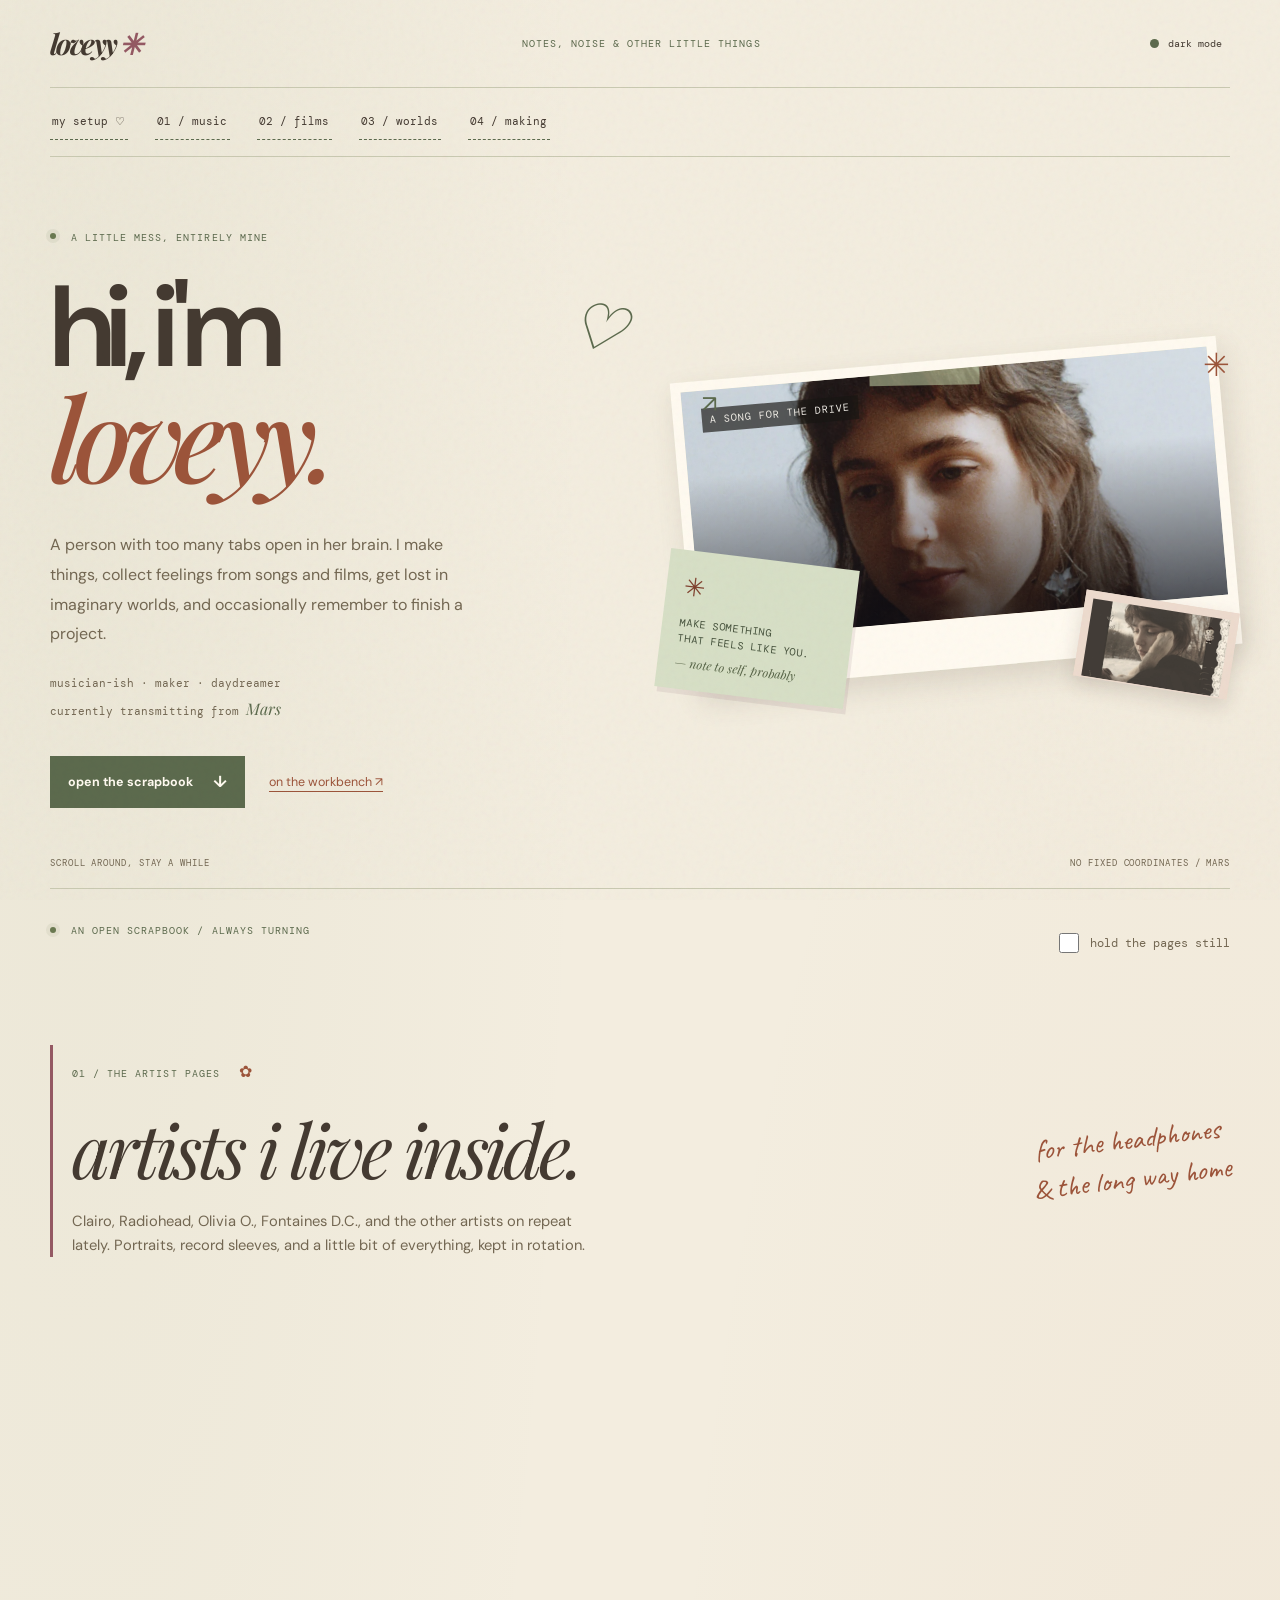
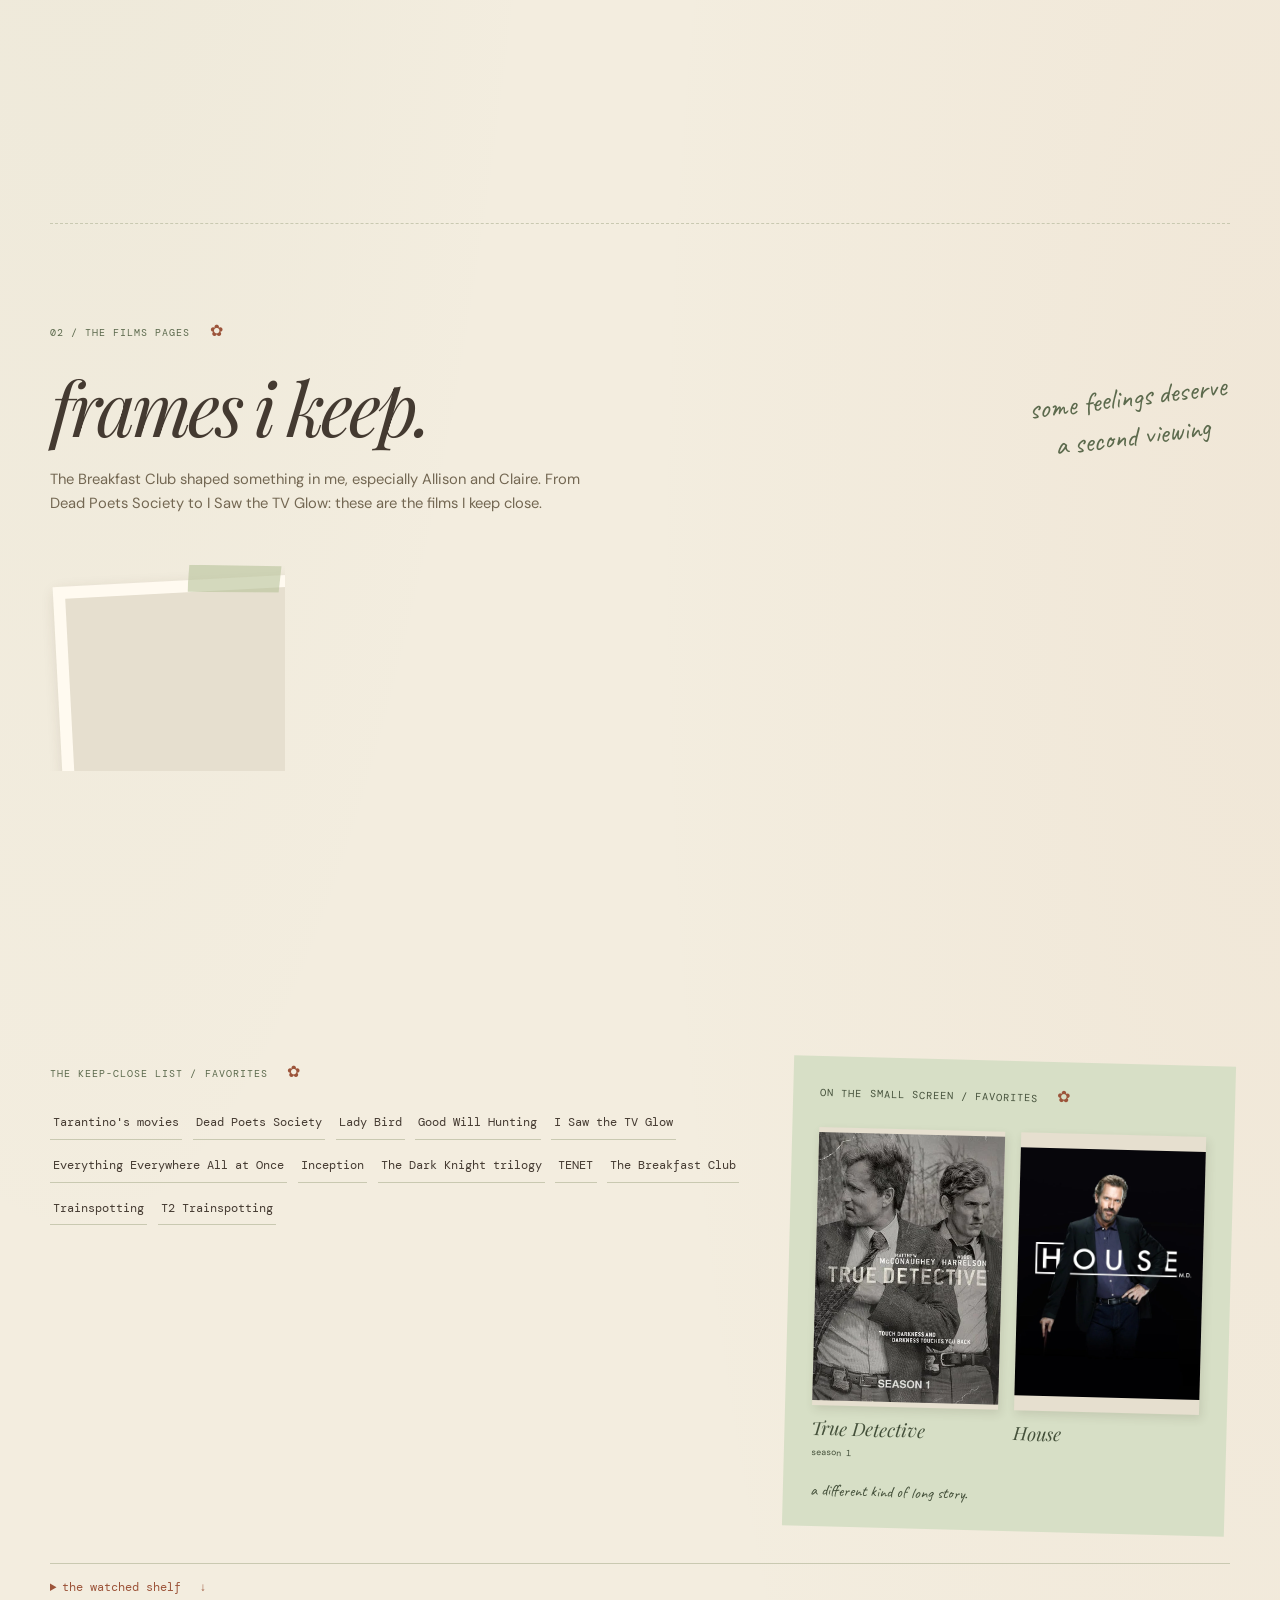
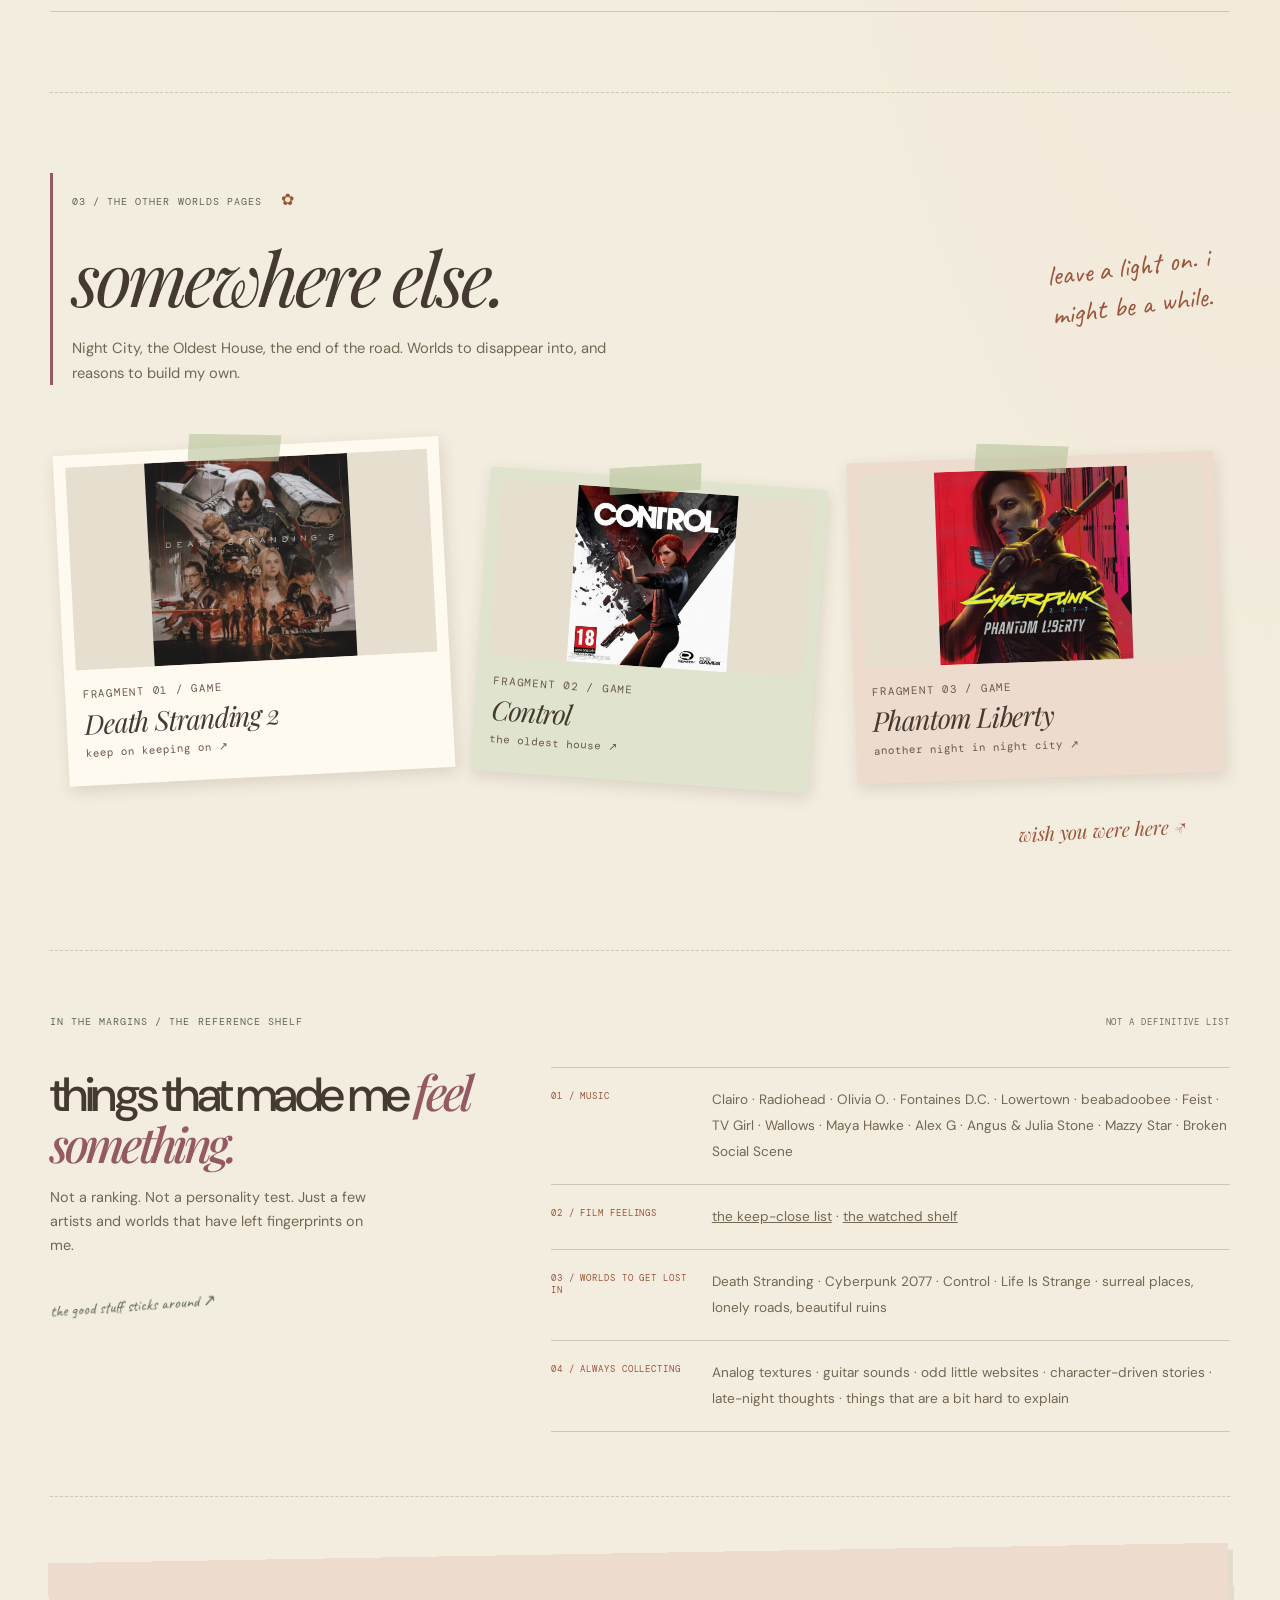
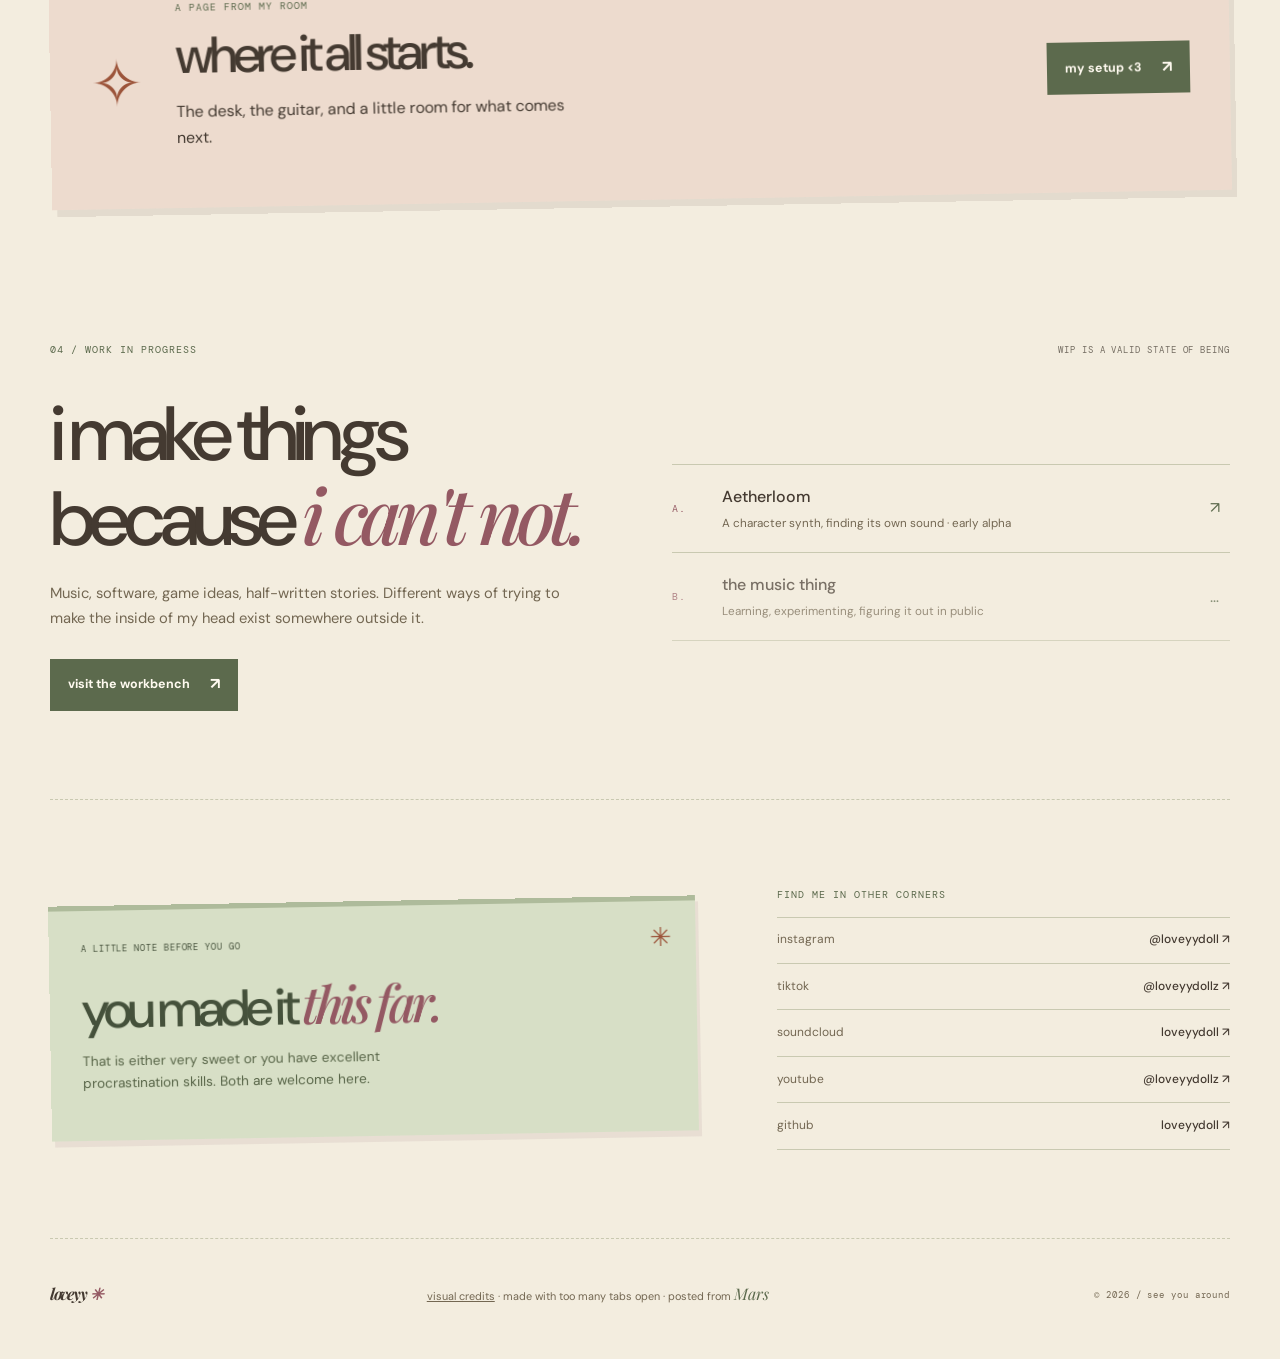
==== commit 77f79f86: "Add supplied setup photos, widescreen frames, paper motion and text editor" ====
--- a/index.html
+++ b/index.html
@@ -13,14 +13,14 @@
   <link rel="stylesheet" href="styles.css"><link rel="stylesheet" href="scrapbook.css">
   <script src="moodboard-data.js" defer></script>
   <script src="script.js" defer></script>
-<link rel="stylesheet" href="theme.css"><link rel="stylesheet" href="journal.css"></head>
+<link rel="stylesheet" href="theme.css"><link rel="stylesheet" href="journal.css"><script src="journal.js" defer></script></head>
 <body>
   <a class="skip-link" href="#main">skip the intro ↓</a>
   <div class="site-shell">
     <header class="topbar">
-      <a class="wordmark" href="index.html" aria-label="loveyy home">loveyy<span>✳</span></a>
-      <span class="top-note">NOTES, NOISE & OTHER LITTLE THINGS</span>
-      <button class="theme-toggle" type="button" aria-label="Switch colour theme" aria-pressed="false"><span class="theme-dot"></span><span class="theme-label">night mode</span></button>
+      <a class="wordmark" href="index.html" aria-label="loveyy home">loveyy<span data-copy="index-001">✳</span></a>
+      <span class="top-note" data-copy="index-002">NOTES, NOISE & OTHER LITTLE THINGS</span>
+      <button class="theme-toggle" type="button" aria-label="Switch colour theme" aria-pressed="false"><span class="theme-dot"></span><span class="theme-label" data-copy="index-003">night mode</span></button>
     </header>
 
     <nav class="page-tabs" aria-label="Scrapbook pages"><a href="setup.html">my setup ♡</a><a href="#music">01 / music</a><a href="#films">02 / films</a><a href="#worlds">03 / worlds</a><a href="#making-stuff">04 / making</a></nav><main id="main">
@@ -28,69 +28,69 @@
         <div class="hero-copy">
           <p class="eyebrow"><span class="live-dot"></span> A LITTLE MESS, ENTIRELY MINE</p>
           <h1 id="hello">hi, i'm<br><em>loveyy.</em><span class="hero-doodle" aria-hidden="true">♡</span></h1>
-          <p class="hero-intro">A person with too many tabs open in her brain. I make things, collect feelings from songs and films, get lost in imaginary worlds, and occasionally remember to finish a project.</p>
+          <p class="hero-intro" data-copy="index-004">A person with too many tabs open in her brain. I make things, collect feelings from songs and films, get lost in imaginary worlds, and occasionally remember to finish a project.</p>
           <p class="hero-aside">musician-ish · maker · daydreamer<br><span>currently transmitting from <i>Mars</i></span></p>
           <div class="hero-actions">
-            <a class="pill-link" href="#the-current-state">open the scrapbook <span>↓</span></a>
+            <a class="pill-link" href="#the-current-state">open the scrapbook <span data-copy="index-005">↓</span></a>
             <a class="text-link" href="portfolio.html">on the workbench ↗</a>
           </div>
         </div>
         <div class="hero-art" aria-label="A little collage representing the things I love">
           <div class="art-frame art-main">
             <img src="assets/scrapbook/01.webp" alt="Clairo in a soft-lit portrait photographed by Lucas Creighton" fetchpriority="high">
-            <span class="frame-stamp">A SONG FOR THE DRIVE</span>
-            <span class="frame-caption">softly, somewhere.</span>
+            <span class="frame-stamp" data-copy="index-006">A SONG FOR THE DRIVE</span>
+            <span class="frame-caption" data-copy="index-007">softly, somewhere.</span>
           </div>
-          <div class="art-frame art-note"><span class="note-star">✳</span><span>MAKE SOMETHING<br>THAT FEELS LIKE YOU.</span><small>— note to self, probably</small></div>
+          <div class="art-frame art-note"><span class="note-star" data-copy="index-008">✳</span><span>MAKE SOMETHING<br>THAT FEELS LIKE YOU.</span><small data-copy="index-009">— note to self, probably</small></div>
           <div class="art-frame art-snapshot">
             <img src="assets/imgs/clairo-candid.jpg" alt="Clairo candid portrait" loading="lazy">
-            <span>sound on, world off</span>
+            <span data-copy="index-010">sound on, world off</span>
           </div>
-          <span class="orbit orbit-one">✳</span><span class="orbit orbit-two">↗</span>
+          <span class="orbit orbit-one" data-copy="index-011">✳</span><span class="orbit orbit-two" data-copy="index-012">↗</span>
         </div>
-        <div class="hero-bottom"><span>SCROLL AROUND, STAY A WHILE</span><span>NO FIXED COORDINATES / MARS</span></div>
+        <div class="hero-bottom"><span data-copy="index-013">SCROLL AROUND, STAY A WHILE</span><span data-copy="index-014">NO FIXED COORDINATES / MARS</span></div>
       </section>
 
-<div class="scrapbook-intro" id="the-current-state"><p class="eyebrow"><span class="live-dot"></span> AN OPEN SCRAPBOOK / ALWAYS TURNING</p><label class="hold-label"><input type="checkbox" id="hold-pages"> hold the pages still</label></div><section class="topic section-block" id="music" aria-labelledby="music-title"><div class="topic-heading"><div><p class="eyebrow">01 / THE ARTIST PAGES</p><h2 id="music-title">artists i live inside.</h2><p class="section-intro">Clairo, Radiohead, Olivia O., Fontaines D.C., and the other artists on repeat lately. Portraits, record sleeves, and a little bit of everything, kept in rotation.</p></div><span class="scribble">for the headphones & the long way home</span></div><div class="scrapbook" data-scrapbook="music"><a class="scrap" href="https://music.apple.com/us/artist/clairo/1187613837?uo=4" target="_blank" rel="noopener noreferrer"><span class="tape" aria-hidden="true"></span><span class="scrap-media"><img src="assets/scrapbook/artist-clairo.webp" alt="Clairo artist image from Apple Music" loading="lazy" decoding="async" width="486" height="486"></span><span class="scrap-meta">fragment 01 / artist</span><span class="scrap-title">Clairo</span><span class="scrap-caption">on repeat lately ↗</span></a><a class="scrap" href="https://music.apple.com/us/album/in-rainbows/1109714933?uo=4" target="_blank" rel="noopener noreferrer"><span class="tape" aria-hidden="true"></span><span class="scrap-media"><img src="assets/scrapbook/record-radiohead.webp" alt="In Rainbows record artwork by Radiohead" loading="lazy" decoding="async" width="600" height="600"></span><span class="scrap-meta">fragment 02 / record</span><span class="scrap-title">In Rainbows</span><span class="scrap-caption">Radiohead / from the record shelf ↗</span></a><a class="scrap" href="https://music.apple.com/us/artist/broken-social-scene/6925799?uo=4" target="_blank" rel="noopener noreferrer"><span class="tape" aria-hidden="true"></span><span class="scrap-media"><img src="assets/scrapbook/artist-brokensocialscene.webp" alt="Broken Social Scene artist image from Apple Music" loading="lazy" decoding="async" width="486" height="486"></span><span class="scrap-meta">fragment 03 / artist</span><span class="scrap-title">Broken Social Scene</span><span class="scrap-caption">anthems &amp; everything around them ↗</span></a><div class="margin-note" aria-hidden="true">♫ portraits, sleeves &amp; anthems</div></div></section>
-<section class="topic section-block" id="films" aria-labelledby="films-title"><div class="topic-heading"><div><p class="eyebrow">02 / THE FILMS PAGES</p><h2 id="films-title">frames i keep.</h2><p class="section-intro">The Breakfast Club shaped something in me, especially Allison and Claire. From Dead Poets Society to I Saw the TV Glow: these are the films I keep close.</p></div><span class="scribble">some feelings deserve a second viewing</span></div><div class="scrapbook" data-scrapbook="films"><a class="scrap" href="https://www.universalpicturesathome.com/movies/the-breakfast-club" target="_blank" rel="noopener noreferrer"><span class="tape" aria-hidden="true"></span><span class="scrap-media"><img src="assets/scrapbook/03.webp" alt="The Breakfast Club official film poster" loading="lazy" decoding="async" width="1100" height="1650"></span><span class="scrap-meta">fragment 01 / film</span><span class="scrap-title">The Breakfast Club</span><span class="scrap-caption">allison &amp; claire / a little bit of me ↗</span></a><a class="scrap" href="https://a24films.com/films/i-saw-the-tv-glow" target="_blank" rel="noopener noreferrer"><span class="tape" aria-hidden="true"></span><span class="scrap-media"><img src="assets/scrapbook/tv-glow.webp" alt="I Saw the TV Glow artwork from its official film page" loading="lazy" decoding="async" width="1100" height="578"></span><span class="scrap-meta">fragment 02 / film</span><span class="scrap-title">I Saw the TV Glow</span><span class="scrap-caption">a favorite / kept close ↗</span></a><a class="scrap" href="https://a24films.com/films/everything-everywhere-all-at-once" target="_blank" rel="noopener noreferrer"><span class="tape" aria-hidden="true"></span><span class="scrap-media"><img src="assets/scrapbook/eeaao.webp" alt="Everything Everywhere All at Once artwork from its official film page" loading="lazy" decoding="async" width="1100" height="578"></span><span class="scrap-meta">fragment 03 / film</span><span class="scrap-title">Everything Everywhere All at Once</span><span class="scrap-caption">a favorite / kept close ↗</span></a><div class="margin-note" aria-hidden="true">a scene, a feeling, a whole thing.</div></div><div class="film-notes"><div class="favorite-list" id="film-favorites"><p class="eyebrow">THE KEEP-CLOSE LIST / FAVORITES</p><ul><li>Tarantino's movies</li><li>Dead Poets Society</li><li>Lady Bird</li><li>Good Will Hunting</li><li>I Saw the TV Glow</li><li>Everything Everywhere All at Once</li><li>Inception</li><li>The Dark Knight trilogy</li><li>TENET</li><li>The Breakfast Club</li><li>Trainspotting</li><li>T2 Trainspotting</li></ul></div><aside class="tv-note"><p class="eyebrow">ON THE SMALL SCREEN / FAVORITES</p><div class="tv-posters"><a class="tv-poster" href="https://www.tvmaze.com/seasons/11/true-detective-season-1" target="_blank" rel="noopener noreferrer"><span class="tv-media"><img src="assets/scrapbook/true-detective-s1.webp" width="300" height="434" alt="True Detective Season 1 poster" loading="lazy" decoding="async"></span><h3>True Detective <small>season 1</small></h3></a><a class="tv-poster" href="https://www.tvmaze.com/shows/118/house" target="_blank" rel="noopener noreferrer"><span class="tv-media"><img src="assets/scrapbook/house.webp" width="852" height="1136" alt="House series poster" loading="lazy" decoding="async"></span><h3>House</h3></a></div><span class="scribble">a different kind of long story.</span></aside><details class="watched-list" id="film-watched"><summary>the watched shelf <span>↓</span></summary><p>Watched, with franchises kept together. The favorites live above.</p><ul><li>TENET</li><li>Dead Poets Society</li><li>Good Will Hunting</li><li>Kill Bill Vol. 1</li><li>Once Upon a Time in Hollywood</li><li>Django Unchained</li><li>Oppenheimer</li><li>Spider-Man (Tom Holland franchise)</li><li>Spider-Man: Into the Spider-Verse</li><li>Spider-Man: Across the Spider-Verse</li><li>Interstellar</li><li>Heat</li><li>One Battle After Another</li><li>007 (Daniel Craig films)</li><li>Novocaine</li><li>Heretic</li><li>Tetris</li><li>Kingsman trilogy</li><li>The Wolf of Wall Street</li><li>Whiplash</li><li>V for Vendetta</li><li>The Grand Budapest Hotel</li><li>Fight Club</li><li>Reservoir Dogs</li><li>Inglourious Basterds</li><li>A Fistful of Dollars</li><li>For a Few Dollars More</li><li>Project Hail Mary</li><li>Pulp Fiction</li><li>Sunshine</li><li>Trainspotting</li><li>T2 Trainspotting</li><li>Hot Fuzz</li><li>I Saw the TV Glow</li><li>The Master</li><li>Children of Men</li><li>The Drama</li><li>There Will Be Blood</li><li>Baby Driver</li><li>John Wick franchise</li><li>Everything Everywhere All at Once</li><li>Knives Out trilogy</li><li>Sicario</li><li>Dune: Part One</li><li>Dune: Part Two</li><li>Blade Runner 2049</li><li>Bullet Train</li><li>Drive</li><li>The Batman</li><li>Lady Bird</li><li>Inception</li><li>The Dark Knight trilogy</li><li>The Breakfast Club</li></ul></details></div></section>
-<section class="topic section-block" id="worlds" aria-labelledby="worlds-title"><div class="topic-heading"><div><p class="eyebrow">03 / THE OTHER WORLDS PAGES</p><h2 id="worlds-title">somewhere else.</h2><p class="section-intro">Night City, the Oldest House, the end of the road. Worlds to disappear into, and reasons to build my own.</p></div><span class="scribble">leave a light on. i might be a while.</span></div><div class="scrapbook" data-scrapbook="worlds"><a class="scrap" href="https://www.playstation.com/en-us/games/death-stranding-2-on-the-beach/" target="_blank" rel="noopener noreferrer"><span class="tape" aria-hidden="true"></span><span class="scrap-media"><img src="assets/scrapbook/09.webp" alt="Death Stranding 2 On the Beach official artwork" loading="lazy" decoding="async" width="1024" height="1024"></span><span class="scrap-meta">fragment 01 / game</span><span class="scrap-title">Death Stranding 2</span><span class="scrap-caption">keep on keeping on ↗</span></a><a class="scrap" href="https://www.remedygames.com/games/control" target="_blank" rel="noopener noreferrer"><span class="tape" aria-hidden="true"></span><span class="scrap-media"><img src="assets/scrapbook/10.webp" alt="Control video game cover artwork" loading="lazy" decoding="async" width="580" height="638"></span><span class="scrap-meta">fragment 02 / game</span><span class="scrap-title">Control</span><span class="scrap-caption">the oldest house ↗</span></a><a class="scrap" href="https://www.cyberpunk.net/" target="_blank" rel="noopener noreferrer"><span class="tape" aria-hidden="true"></span><span class="scrap-media"><img src="assets/scrapbook/15.webp" alt="Cyberpunk 2077 Phantom Liberty promotional art" loading="lazy" decoding="async" width="1024" height="1024"></span><span class="scrap-meta">fragment 03 / game</span><span class="scrap-title">Phantom Liberty</span><span class="scrap-caption">another night in night city ↗</span></a><div class="margin-note" aria-hidden="true">wish you were here ↗</div></div></section>
+<div class="scrapbook-intro" id="the-current-state"><p class="eyebrow"><span class="live-dot"></span> AN OPEN SCRAPBOOK / ALWAYS TURNING</p><label class="hold-label"><input type="checkbox" id="hold-pages"> hold the pages still</label></div><section class="topic section-block" id="music" aria-labelledby="music-title"><div class="topic-heading"><div><p class="eyebrow" data-copy="index-015">01 / THE ARTIST PAGES</p><h2 id="music-title" data-copy="index-016">artists i live inside.</h2><p class="section-intro" data-copy="index-017">Clairo, Radiohead, Olivia O., Fontaines D.C., and the other artists on repeat lately. Portraits, record sleeves, and a little bit of everything, kept in rotation.</p></div><span class="scribble" data-copy="index-018">for the headphones & the long way home</span></div><div class="scrapbook" data-scrapbook="music"><a class="scrap" href="https://music.apple.com/us/artist/clairo/1187613837?uo=4" target="_blank" rel="noopener noreferrer"><span class="tape" aria-hidden="true"></span><span class="scrap-media"><img src="assets/scrapbook/artist-clairo.webp" alt="Clairo artist image from Apple Music" loading="lazy" decoding="async" width="486" height="486"></span><span class="scrap-meta" data-copy="index-019">fragment 01 / artist</span><span class="scrap-title" data-copy="index-020">Clairo</span><span class="scrap-caption" data-copy="index-021">on repeat lately ↗</span></a><a class="scrap" href="https://music.apple.com/us/album/in-rainbows/1109714933?uo=4" target="_blank" rel="noopener noreferrer"><span class="tape" aria-hidden="true"></span><span class="scrap-media"><img src="assets/scrapbook/record-radiohead.webp" alt="In Rainbows record artwork by Radiohead" loading="lazy" decoding="async" width="600" height="600"></span><span class="scrap-meta" data-copy="index-022">fragment 02 / record</span><span class="scrap-title" data-copy="index-023">In Rainbows</span><span class="scrap-caption" data-copy="index-024">Radiohead / from the record shelf ↗</span></a><a class="scrap" href="https://music.apple.com/us/artist/broken-social-scene/6925799?uo=4" target="_blank" rel="noopener noreferrer"><span class="tape" aria-hidden="true"></span><span class="scrap-media"><img src="assets/scrapbook/artist-brokensocialscene.webp" alt="Broken Social Scene artist image from Apple Music" loading="lazy" decoding="async" width="486" height="486"></span><span class="scrap-meta" data-copy="index-025">fragment 03 / artist</span><span class="scrap-title" data-copy="index-026">Broken Social Scene</span><span class="scrap-caption" data-copy="index-027">anthems &amp; everything around them ↗</span></a><div class="margin-note" aria-hidden="true">♫ portraits, sleeves &amp; anthems</div></div></section>
+<section class="topic section-block" id="films" aria-labelledby="films-title"><div class="topic-heading"><div><p class="eyebrow" data-copy="index-028">02 / THE FILMS PAGES</p><h2 id="films-title" data-copy="index-029">frames i keep.</h2><p class="section-intro" data-copy="index-030">The Breakfast Club shaped something in me, especially Allison and Claire. From Dead Poets Society to I Saw the TV Glow: these are the films I keep close.</p></div><span class="scribble" data-copy="index-031">some feelings deserve a second viewing</span></div><div class="scrapbook" data-scrapbook="films"><a class="scrap" href="https://www.universalpicturesathome.com/movies/the-breakfast-club" target="_blank" rel="noopener noreferrer"><span class="tape" aria-hidden="true"></span><span class="scrap-media"><img src="assets/scrapbook/03.webp" alt="The Breakfast Club official film poster" loading="lazy" decoding="async" width="1100" height="1650"></span><span class="scrap-meta" data-copy="index-032">fragment 01 / film</span><span class="scrap-title" data-copy="index-033">The Breakfast Club</span><span class="scrap-caption" data-copy="index-034">allison &amp; claire / a little bit of me ↗</span></a><a class="scrap" href="https://a24films.com/films/i-saw-the-tv-glow" target="_blank" rel="noopener noreferrer"><span class="tape" aria-hidden="true"></span><span class="scrap-media"><img src="assets/scrapbook/tv-glow.webp" alt="I Saw the TV Glow artwork from its official film page" loading="lazy" decoding="async" width="1100" height="578"></span><span class="scrap-meta" data-copy="index-035">fragment 02 / film</span><span class="scrap-title" data-copy="index-036">I Saw the TV Glow</span><span class="scrap-caption" data-copy="index-037">a favorite / kept close ↗</span></a><a class="scrap" href="https://a24films.com/films/everything-everywhere-all-at-once" target="_blank" rel="noopener noreferrer"><span class="tape" aria-hidden="true"></span><span class="scrap-media"><img src="assets/scrapbook/eeaao.webp" alt="Everything Everywhere All at Once artwork from its official film page" loading="lazy" decoding="async" width="1100" height="578"></span><span class="scrap-meta" data-copy="index-038">fragment 03 / film</span><span class="scrap-title" data-copy="index-039">Everything Everywhere All at Once</span><span class="scrap-caption" data-copy="index-040">a favorite / kept close ↗</span></a><div class="margin-note" aria-hidden="true">a scene, a feeling, a whole thing.</div></div><div class="film-notes"><div class="favorite-list" id="film-favorites"><p class="eyebrow" data-copy="index-041">THE KEEP-CLOSE LIST / FAVORITES</p><ul><li data-copy="index-042">Tarantino's movies</li><li data-copy="index-043">Dead Poets Society</li><li data-copy="index-044">Lady Bird</li><li data-copy="index-045">Good Will Hunting</li><li data-copy="index-046">I Saw the TV Glow</li><li data-copy="index-047">Everything Everywhere All at Once</li><li data-copy="index-048">Inception</li><li data-copy="index-049">The Dark Knight trilogy</li><li data-copy="index-050">TENET</li><li data-copy="index-051">The Breakfast Club</li><li data-copy="index-052">Trainspotting</li><li data-copy="index-053">T2 Trainspotting</li></ul></div><aside class="tv-note"><p class="eyebrow" data-copy="index-054">ON THE SMALL SCREEN / FAVORITES</p><div class="tv-posters"><a class="tv-poster" href="https://www.tvmaze.com/seasons/11/true-detective-season-1" target="_blank" rel="noopener noreferrer"><span class="tv-media"><img src="assets/scrapbook/true-detective-s1.webp" width="300" height="434" alt="True Detective Season 1 poster" loading="lazy" decoding="async"></span><h3>True Detective <small data-copy="index-055">season 1</small></h3></a><a class="tv-poster" href="https://www.tvmaze.com/shows/118/house" target="_blank" rel="noopener noreferrer"><span class="tv-media"><img src="assets/scrapbook/house.webp" width="852" height="1136" alt="House series poster" loading="lazy" decoding="async"></span><h3 data-copy="index-056">House</h3></a></div><span class="scribble" data-copy="index-057">a different kind of long story.</span></aside><details class="watched-list" id="film-watched"><summary>the watched shelf <span data-copy="index-058">↓</span></summary><p data-copy="index-059">Watched, with franchises kept together. The favorites live above.</p><ul><li data-copy="index-060">TENET</li><li data-copy="index-061">Dead Poets Society</li><li data-copy="index-062">Good Will Hunting</li><li data-copy="index-063">Kill Bill Vol. 1</li><li data-copy="index-064">Once Upon a Time in Hollywood</li><li data-copy="index-065">Django Unchained</li><li data-copy="index-066">Oppenheimer</li><li data-copy="index-067">Spider-Man (Tom Holland franchise)</li><li data-copy="index-068">Spider-Man: Into the Spider-Verse</li><li data-copy="index-069">Spider-Man: Across the Spider-Verse</li><li data-copy="index-070">Interstellar</li><li data-copy="index-071">Heat</li><li data-copy="index-072">One Battle After Another</li><li data-copy="index-073">007 (Daniel Craig films)</li><li data-copy="index-074">Novocaine</li><li data-copy="index-075">Heretic</li><li data-copy="index-076">Tetris</li><li data-copy="index-077">Kingsman trilogy</li><li data-copy="index-078">The Wolf of Wall Street</li><li data-copy="index-079">Whiplash</li><li data-copy="index-080">V for Vendetta</li><li data-copy="index-081">The Grand Budapest Hotel</li><li data-copy="index-082">Fight Club</li><li data-copy="index-083">Reservoir Dogs</li><li data-copy="index-084">Inglourious Basterds</li><li data-copy="index-085">A Fistful of Dollars</li><li data-copy="index-086">For a Few Dollars More</li><li data-copy="index-087">Project Hail Mary</li><li data-copy="index-088">Pulp Fiction</li><li data-copy="index-089">Sunshine</li><li data-copy="index-090">Trainspotting</li><li data-copy="index-091">T2 Trainspotting</li><li data-copy="index-092">Hot Fuzz</li><li data-copy="index-093">I Saw the TV Glow</li><li data-copy="index-094">The Master</li><li data-copy="index-095">Children of Men</li><li data-copy="index-096">The Drama</li><li data-copy="index-097">There Will Be Blood</li><li data-copy="index-098">Baby Driver</li><li data-copy="index-099">John Wick franchise</li><li data-copy="index-100">Everything Everywhere All at Once</li><li data-copy="index-101">Knives Out trilogy</li><li data-copy="index-102">Sicario</li><li data-copy="index-103">Dune: Part One</li><li data-copy="index-104">Dune: Part Two</li><li data-copy="index-105">Blade Runner 2049</li><li data-copy="index-106">Bullet Train</li><li data-copy="index-107">Drive</li><li data-copy="index-108">The Batman</li><li data-copy="index-109">Lady Bird</li><li data-copy="index-110">Inception</li><li data-copy="index-111">The Dark Knight trilogy</li><li data-copy="index-112">The Breakfast Club</li></ul></details></div></section>
+<section class="topic section-block" id="worlds" aria-labelledby="worlds-title"><div class="topic-heading"><div><p class="eyebrow" data-copy="index-113">03 / THE OTHER WORLDS PAGES</p><h2 id="worlds-title" data-copy="index-114">somewhere else.</h2><p class="section-intro" data-copy="index-115">Night City, the Oldest House, the end of the road. Worlds to disappear into, and reasons to build my own.</p></div><span class="scribble" data-copy="index-116">leave a light on. i might be a while.</span></div><div class="scrapbook" data-scrapbook="worlds"><a class="scrap" href="https://www.playstation.com/en-us/games/death-stranding-2-on-the-beach/" target="_blank" rel="noopener noreferrer"><span class="tape" aria-hidden="true"></span><span class="scrap-media"><img src="assets/scrapbook/09.webp" alt="Death Stranding 2 On the Beach official artwork" loading="lazy" decoding="async" width="1024" height="1024"></span><span class="scrap-meta" data-copy="index-117">fragment 01 / game</span><span class="scrap-title" data-copy="index-118">Death Stranding 2</span><span class="scrap-caption" data-copy="index-119">keep on keeping on ↗</span></a><a class="scrap" href="https://www.remedygames.com/games/control" target="_blank" rel="noopener noreferrer"><span class="tape" aria-hidden="true"></span><span class="scrap-media"><img src="assets/scrapbook/10.webp" alt="Control video game cover artwork" loading="lazy" decoding="async" width="580" height="638"></span><span class="scrap-meta" data-copy="index-120">fragment 02 / game</span><span class="scrap-title" data-copy="index-121">Control</span><span class="scrap-caption" data-copy="index-122">the oldest house ↗</span></a><a class="scrap" href="https://www.cyberpunk.net/" target="_blank" rel="noopener noreferrer"><span class="tape" aria-hidden="true"></span><span class="scrap-media"><img src="assets/scrapbook/15.webp" alt="Cyberpunk 2077 Phantom Liberty promotional art" loading="lazy" decoding="async" width="1024" height="1024"></span><span class="scrap-meta" data-copy="index-123">fragment 03 / game</span><span class="scrap-title" data-copy="index-124">Phantom Liberty</span><span class="scrap-caption" data-copy="index-125">another night in night city ↗</span></a><div class="margin-note" aria-hidden="true">wish you were here ↗</div></div></section>
       <section class="reference-section section-block" id="reference-shelf" aria-labelledby="reference-title">
-        <div class="section-heading"><p class="eyebrow">IN THE MARGINS / THE REFERENCE SHELF</p><span class="section-mark">NOT A DEFINITIVE LIST</span></div>
+        <div class="section-heading"><p class="eyebrow" data-copy="index-126">IN THE MARGINS / THE REFERENCE SHELF</p><span class="section-mark" data-copy="index-127">NOT A DEFINITIVE LIST</span></div>
         <div class="reference-layout">
-          <div class="reference-lead"><h2 id="reference-title">things that made me <em>feel something.</em></h2><p>Not a ranking. Not a personality test. Just a few artists and worlds that have left fingerprints on me.</p><span class="handwritten">the good stuff sticks around ↗</span></div>
+          <div class="reference-lead"><h2 id="reference-title"><span data-copy="index-extra-001">things that made me </span><em><span data-copy="index-extra-002">feel something.</span></em></h2><p data-copy="index-128">Not a ranking. Not a personality test. Just a few artists and worlds that have left fingerprints on me.</p><span class="handwritten" data-copy="index-129">the good stuff sticks around ↗</span></div>
           <div class="reference-lists">
-            <div class="reference-row"><span class="reference-kind">01 / MUSIC</span><p>Clairo · Radiohead · Olivia O. · Fontaines D.C. · Lowertown · beabadoobee · Feist · TV Girl · Wallows · Maya Hawke · Alex G · Angus &amp; Julia Stone · Mazzy Star · Broken Social Scene</p></div>
-            <div class="reference-row"><span class="reference-kind">02 / FILM FEELINGS</span><p><a href="#film-favorites">the keep-close list</a> · <a href="#film-watched">the watched shelf</a></p></div>
-            <div class="reference-row"><span class="reference-kind">03 / WORLDS TO GET LOST IN</span><p>Death Stranding · Cyberpunk 2077 · Control · Life Is Strange · surreal places, lonely roads, beautiful ruins</p></div>
-            <div class="reference-row"><span class="reference-kind">04 / ALWAYS COLLECTING</span><p>Analog textures · guitar sounds · odd little websites · character-driven stories · late-night thoughts · things that are a bit hard to explain</p></div>
+            <div class="reference-row"><span class="reference-kind" data-copy="index-130">01 / MUSIC</span><p data-copy="index-131">Clairo · Radiohead · Olivia O. · Fontaines D.C. · Lowertown · beabadoobee · Feist · TV Girl · Wallows · Maya Hawke · Alex G · Angus &amp; Julia Stone · Mazzy Star · Broken Social Scene</p></div>
+            <div class="reference-row"><span class="reference-kind" data-copy="index-132">02 / FILM FEELINGS</span><p><a href="#film-favorites">the keep-close list</a> · <a href="#film-watched">the watched shelf</a></p></div>
+            <div class="reference-row"><span class="reference-kind" data-copy="index-133">03 / WORLDS TO GET LOST IN</span><p data-copy="index-134">Death Stranding · Cyberpunk 2077 · Control · Life Is Strange · surreal places, lonely roads, beautiful ruins</p></div>
+            <div class="reference-row"><span class="reference-kind" data-copy="index-135">04 / ALWAYS COLLECTING</span><p data-copy="index-136">Analog textures · guitar sounds · odd little websites · character-driven stories · late-night thoughts · things that are a bit hard to explain</p></div>
           </div>
         </div>
       </section>
 
-      <aside class="setup-invitation"><span aria-hidden="true">✧</span><div><p class="eyebrow">A PAGE FROM MY ROOM</p><h2>where it all starts.</h2><p>The desk, the guitar, and a little room for what comes next.</p></div><a class="pill-link" href="setup.html">my setup &lt;3 <span>↗</span></a></aside>
+      <aside class="setup-invitation"><span aria-hidden="true">✧</span><div><p class="eyebrow" data-copy="index-137">A PAGE FROM MY ROOM</p><h2 data-copy="index-138">where it all starts.</h2><p data-copy="index-139">The desk, the guitar, and a little room for what comes next.</p></div><a class="pill-link" href="setup.html">my setup &lt;3 <span data-copy="index-140">↗</span></a></aside>
 <section class="making-section section-block" id="making-stuff" aria-labelledby="making-title">
-        <div class="section-heading"><p class="eyebrow">04 / WORK IN PROGRESS</p><span class="section-mark">WIP IS A VALID STATE OF BEING</span></div>
+        <div class="section-heading"><p class="eyebrow" data-copy="index-141">04 / WORK IN PROGRESS</p><span class="section-mark" data-copy="index-142">WIP IS A VALID STATE OF BEING</span></div>
         <div class="making-layout">
-          <div><h2 id="making-title">i make things<br>because <em>i can't not.</em></h2><p class="section-intro">Music, software, game ideas, half-written stories. Different ways of trying to make the inside of my head exist somewhere outside it.</p><a class="pill-link" href="portfolio.html">visit the workbench <span>↗</span></a></div>
+          <div><h2 id="making-title"><span data-copy="index-extra-003">i make things</span><br><span data-copy="index-extra-004">because </span><em><span data-copy="index-extra-005">i can't not.</span></em></h2><p class="section-intro" data-copy="index-143">Music, software, game ideas, half-written stories. Different ways of trying to make the inside of my head exist somewhere outside it.</p><a class="pill-link" href="portfolio.html">visit the workbench <span data-copy="index-144">↗</span></a></div>
           <div class="project-teasers">
-            <a class="project-teaser" href="portfolio.html#aetherloom"><span class="project-index">A.</span><span><strong>Aetherloom</strong><small>A character synth, finding its own sound · early alpha</small></span><span class="teaser-arrow">↗</span></a>
-            <div class="project-teaser teaser-soon"><span class="project-index">B.</span><span><strong>the music thing</strong><small>Learning, experimenting, figuring it out in public</small></span><span class="teaser-arrow">…</span></div>
+            <a class="project-teaser" href="portfolio.html#aetherloom"><span class="project-index" data-copy="index-145">A.</span><span><strong data-copy="index-146">Aetherloom</strong><small data-copy="index-147">A character synth, finding its own sound · early alpha</small></span><span class="teaser-arrow" data-copy="index-148">↗</span></a>
+            <div class="project-teaser teaser-soon"><span class="project-index" data-copy="index-149">B.</span><span><strong data-copy="index-150">the music thing</strong><small data-copy="index-151">Learning, experimenting, figuring it out in public</small></span><span class="teaser-arrow" data-copy="index-152">…</span></div>
           </div>
         </div>
       </section>
 
       <section class="guestbook-section section-block" aria-labelledby="guestbook-title">
-        <div class="guestbook-note"><span class="note-star">✳</span><p class="eyebrow">A LITTLE NOTE BEFORE YOU GO</p><h2 id="guestbook-title">you made it <em>this far.</em></h2><p>That is either very sweet or you have excellent procrastination skills. Both are welcome here.</p></div>
-        <div class="social-block"><p class="eyebrow">FIND ME IN OTHER CORNERS</p><nav class="socials" aria-label="Social links">
-          <a href="https://www.instagram.com/loveyydoll/" target="_blank" rel="noopener noreferrer"><span>instagram</span><b>@loveyydoll ↗</b></a>
-          <a href="https://www.tiktok.com/@loveyydollz" target="_blank" rel="noopener noreferrer"><span>tiktok</span><b>@loveyydollz ↗</b></a>
-          <a href="https://soundcloud.com/loveyydoll" target="_blank" rel="noopener noreferrer"><span>soundcloud</span><b>loveyydoll ↗</b></a>
-          <a href="https://www.youtube.com/@loveyydollz" target="_blank" rel="noopener noreferrer"><span>youtube</span><b>@loveyydollz ↗</b></a>
-          <a href="https://github.com/loveyydoll" target="_blank" rel="noopener noreferrer"><span>github</span><b>loveyydoll ↗</b></a>
+        <div class="guestbook-note"><span class="note-star" data-copy="index-153">✳</span><p class="eyebrow" data-copy="index-154">A LITTLE NOTE BEFORE YOU GO</p><h2 id="guestbook-title"><span data-copy="index-extra-006">you made it </span><em><span data-copy="index-extra-007">this far.</span></em></h2><p data-copy="index-155">That is either very sweet or you have excellent procrastination skills. Both are welcome here.</p></div>
+        <div class="social-block"><p class="eyebrow" data-copy="index-156">FIND ME IN OTHER CORNERS</p><nav class="socials" aria-label="Social links">
+          <a href="https://www.instagram.com/loveyydoll/" target="_blank" rel="noopener noreferrer"><span data-copy="index-157">instagram</span><b>@loveyydoll ↗</b></a>
+          <a href="https://www.tiktok.com/@loveyydollz" target="_blank" rel="noopener noreferrer"><span data-copy="index-158">tiktok</span><b>@loveyydollz ↗</b></a>
+          <a href="https://soundcloud.com/loveyydoll" target="_blank" rel="noopener noreferrer"><span data-copy="index-159">soundcloud</span><b>loveyydoll ↗</b></a>
+          <a href="https://www.youtube.com/@loveyydollz" target="_blank" rel="noopener noreferrer"><span data-copy="index-160">youtube</span><b>@loveyydollz ↗</b></a>
+          <a href="https://github.com/loveyydoll" target="_blank" rel="noopener noreferrer"><span data-copy="index-161">github</span><b>loveyydoll ↗</b></a>
         </nav></div>
       </section>
     </main>
-    <footer class="site-footer"><a class="wordmark" href="index.html">loveyy<span>✳</span></a><p><a href="image-credits.html">visual credits</a> · made with too many tabs open · posted from <i>Mars</i></p><span>© <span id="year">2026</span> / see you around</span></footer>
+    <footer class="site-footer"><a class="wordmark" href="index.html">loveyy<span data-copy="index-162">✳</span></a><p><a href="image-credits.html">visual credits</a> · made with too many tabs open · posted from <i>Mars</i></p><span>© <span id="year" data-copy="index-163">2026</span> / see you around</span></footer>
   </div>
 </body>
 </html>
--- a/journal.css
+++ b/journal.css
@@ -8,3 +8,27 @@
 @media(max-width:850px){.setup-invitation{flex-wrap:wrap}.setup-invitation .pill-link{margin-left:0}.kraft-book{padding:2.5rem 2rem 1rem}.pc-note{margin-top:0}.upgrade-grid{grid-template-columns:1fr 1fr}.setup-heading>.hand-note{position:static;margin-top:1rem;max-width:none;transform:none}.topbar{height:auto;min-height:80px;flex-wrap:wrap;padding:1rem 0}.topbar .bench-back{font-size:.65rem}.hero-art .art-main{inset:12px 25px 35px 20px}}
 @media(max-width:620px){.hero h1{font-size:clamp(4.7rem,20vw,6.7rem)}.hero{padding-top:3rem}.page-tabs{gap:.3rem 1rem;font-size:.7rem}.setup-invitation{padding:1.5rem;gap:1rem}.setup-invitation>span{font-size:2rem}.setup-invitation h2{font-size:2.4rem}.setup-heading{padding-top:3rem}.setup-index{gap:.4rem 1rem}.kraft-book{padding:2rem 1.3rem 1rem}.kraft-book:before{left:8px}.paper-margin{font-size:.5rem;letter-spacing:.08em}.desk-spread,.everyday-spread,.guitar-spread{grid-template-columns:1fr;gap:2rem}.desk-spread{padding-bottom:1rem}.pc-note{grid-column:auto;grid-row:auto;max-width:290px;margin:1rem 0 0}.everyday-spread{padding-top:3rem}.everyday-spread header,.spread-doodle{grid-column:auto}.iphone-photo{width:75%;justify-self:center;margin-top:1rem}.guitar-spread{padding-top:1rem}.guitar-photo{width:75%;order:2}.guitar-spread>div{order:1}.upgrade-grid{gap:1rem .8rem}.upgrade-note{padding:.8rem}.setup-photo figcaption{font-size:1.5rem}.topbar .bench-back{order:3;width:100%}.setup-heading h1{font-size:clamp(3.5rem,15vw,5rem)}.topic-heading .scribble{font-size:1.2rem}.scrap-caption{font-size:.65rem}.setup-photo{transform:rotate(1deg)}.macbook-photo,.guitar-photo{transform:rotate(-2deg)}}
 @media(prefers-reduced-motion:reduce){html{scroll-behavior:auto}.scrap:hover{transform:none}}
+
+/* Widescreen photographs, with complete product and guitar images inside the frame. */
+.scrap-media,.photo-slot,.iphone-photo .photo-slot,.guitar-photo .photo-slot{aspect-ratio:16/9}
+.photo-slot{min-height:0}.photo-slot img{object-fit:contain;background:#e6ddc9}
+.desk-photo .photo-slot img{object-fit:cover;object-position:center 60%}
+.macbook-photo .photo-slot img{background:#fff}.iphone-photo .photo-slot img{background:#ded0e4}
+.guitar-photo{width:100%}.guitar-photo .photo-slot{aspect-ratio:3/4}.guitar-photo .photo-slot img{background:#3e3429}
+.everyday-spread{grid-template-columns:1fr 1fr}.iphone-photo{margin-top:3rem}.pc-note{margin-top:0;grid-row:auto}
+.spread-copy{font-size:.9rem;line-height:1.85;max-width:38rem}.kraft-book .spread-copy{color:#594330}
+.hero-art{min-height:360px}.hero-art .art-main{inset:20px 0 auto 0;aspect-ratio:16/9;height:auto}
+.hero-art .art-snapshot{aspect-ratio:16/9;height:auto;width:155px}.hero-art .art-snapshot img{height:auto;aspect-ratio:16/9}
+.copy-tools{position:fixed;z-index:50;bottom:1rem;right:1rem;width:min(360px,calc(100% - 2rem));padding:1rem;background:var(--card-one);color:var(--text);border:1px solid var(--line);box-shadow:0 5px 25px #0003;font:.8rem/1.5 var(--sans)}
+.copy-tools strong{font:1.6rem var(--hand)}.copy-tools p{margin:.5rem 0}.copy-tools button{min-height:44px;margin:.2rem;padding:.5rem .7rem;background:var(--button);color:var(--button-ink);border:0;cursor:pointer}.copy-tools [role=status]{display:block;margin-top:.5rem}
+.copy-editing{padding-bottom:250px}.copy-editing [contenteditable]{outline:1px dashed var(--rust);outline-offset:3px;cursor:text;min-width:1em}.copy-editing [contenteditable]:focus{outline:2px solid var(--rust)}
+.journal-opening{position:fixed;inset:0;z-index:40;display:flex;align-items:center;justify-content:center;flex-direction:column;gap:1rem;background:var(--bg);color:var(--text);animation:close-cover 1.35s ease both;pointer-events:auto}
+.opening-star{font-size:3rem;color:var(--rust);animation:ink-turn 1.3s ease both}.opening-title{font:clamp(1.8rem,5vw,3rem)/1.2 var(--hand);text-align:center;padding:0 1rem}.opening-note{font:.65rem var(--mono);letter-spacing:.12em;color:var(--muted)}
+.paper-arrives{animation:paper-arrival .85s cubic-bezier(.2,.7,.2,1) both}
+@keyframes paper-arrival{from{opacity:.3;translate:0 18px}to{opacity:1;translate:0 0}}
+@keyframes ink-turn{from{rotate:-35deg;opacity:.2}to{rotate:0deg;opacity:1}}
+@keyframes close-cover{0%,65%{opacity:1}100%{opacity:0;visibility:hidden;pointer-events:none}}
+@media(hover:hover){.setup-photo{transition:transform .35s,box-shadow .35s}.setup-photo:hover{transform:rotate(0);box-shadow:4px 12px 20px #48301635}.wordmark:hover span{display:inline-block;rotate:20deg;transition:rotate .3s}}
+@media(max-width:620px){.everyday-spread{grid-template-columns:1fr}.iphone-photo{width:100%;margin-top:.5rem}.guitar-photo{width:80%}.hero-art{min-height:300px}.hero-art .art-note{bottom:5px}.hero-art .art-snapshot{bottom:15px}.copy-tools{font-size:.72rem}.spread-copy{font-size:.85rem}}
+@media(prefers-reduced-motion:reduce){.journal-opening{animation:none}.opening-star,.paper-arrives{animation:none}.setup-photo{transition:none}}
+.photo-slot{position:relative}.photo-slot img{position:absolute;inset:0;width:100%;height:100%;min-width:0;min-height:0}
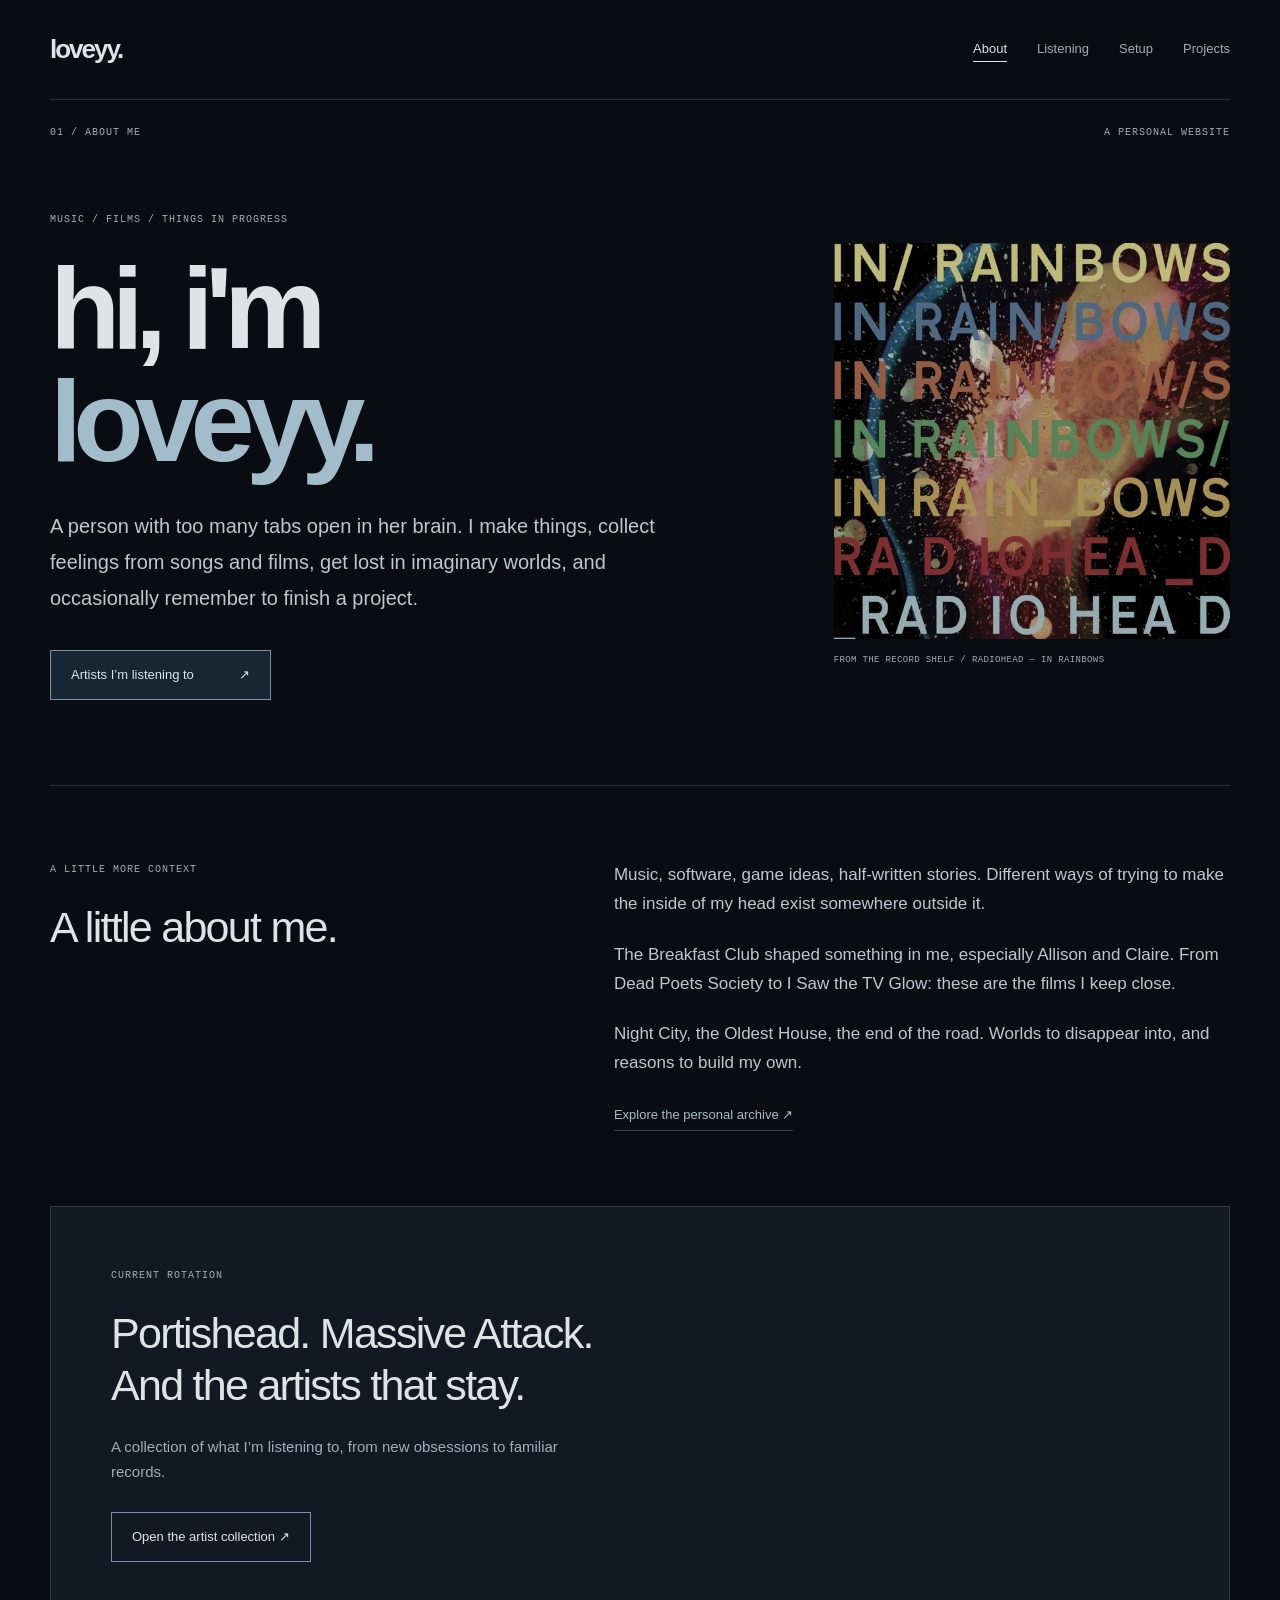
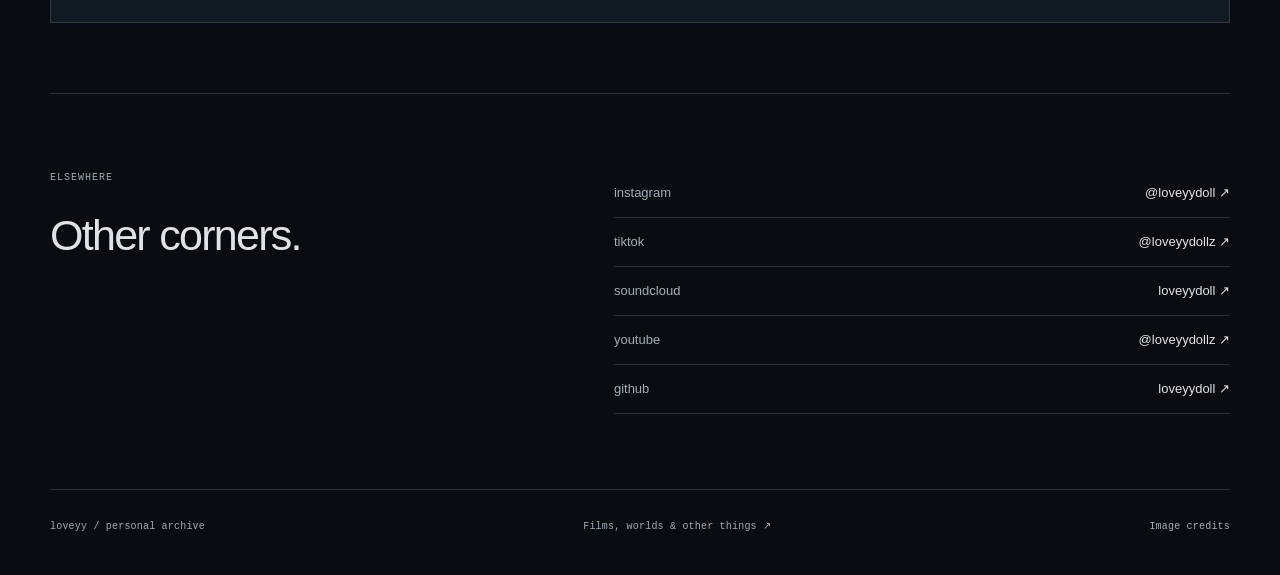
==== commit 2140994e: "Redesign personal site around about page and dark artist archive" ====
--- a/index.html
+++ b/index.html
@@ -1,97 +1,8 @@
-<!doctype html>
-<html lang="en">
-<head><script src="theme.js"></script>
-  <meta charset="utf-8">
-  <meta name="viewport" content="width=device-width, initial-scale=1">
-  <meta name="theme-color" content="#f3eddf">
-  <meta name="description" content="A little corner of the internet belonging to loveyy: music, films, games, thoughts, and things in progress.">
-  <title>loveyy ✳ — a little corner of the internet</title>
-  <link rel="icon" type="image/png" href="/assets/imgs/InEgUadX.png">
-  <link rel="preconnect" href="https://fonts.googleapis.com">
-  <link rel="preconnect" href="https://fonts.gstatic.com" crossorigin>
-  <link href="https://fonts.googleapis.com/css2?family=Caveat:wght@400;600&family=DM+Mono:wght@400;500&family=DM+Sans:wght@400;500;600;700&family=Playfair+Display:ital,wght@0,500;0,600;1,500;1,600&display=swap" rel="stylesheet">
-  <link rel="stylesheet" href="styles.css"><link rel="stylesheet" href="scrapbook.css">
-  <script src="moodboard-data.js" defer></script>
-  <script src="script.js" defer></script>
-<link rel="stylesheet" href="theme.css"><link rel="stylesheet" href="journal.css"><script src="journal.js" defer></script></head>
-<body>
-  <a class="skip-link" href="#main">skip the intro ↓</a>
-  <div class="site-shell">
-    <header class="topbar">
-      <a class="wordmark" href="index.html" aria-label="loveyy home">loveyy<span data-copy="index-001">✳</span></a>
-      <span class="top-note" data-copy="index-002">NOTES, NOISE & OTHER LITTLE THINGS</span>
-      <button class="theme-toggle" type="button" aria-label="Switch colour theme" aria-pressed="false"><span class="theme-dot"></span><span class="theme-label" data-copy="index-003">night mode</span></button>
-    </header>
-
-    <nav class="page-tabs" aria-label="Scrapbook pages"><a href="setup.html">my setup ♡</a><a href="#music">01 / music</a><a href="#films">02 / films</a><a href="#worlds">03 / worlds</a><a href="#making-stuff">04 / making</a></nav><main id="main">
-      <section class="hero" aria-labelledby="hello">
-        <div class="hero-copy">
-          <p class="eyebrow"><span class="live-dot"></span> A LITTLE MESS, ENTIRELY MINE</p>
-          <h1 id="hello">hi, i'm<br><em>loveyy.</em><span class="hero-doodle" aria-hidden="true">♡</span></h1>
-          <p class="hero-intro" data-copy="index-004">A person with too many tabs open in her brain. I make things, collect feelings from songs and films, get lost in imaginary worlds, and occasionally remember to finish a project.</p>
-          <p class="hero-aside">musician-ish · maker · daydreamer<br><span>currently transmitting from <i>Mars</i></span></p>
-          <div class="hero-actions">
-            <a class="pill-link" href="#the-current-state">open the scrapbook <span data-copy="index-005">↓</span></a>
-            <a class="text-link" href="portfolio.html">on the workbench ↗</a>
-          </div>
-        </div>
-        <div class="hero-art" aria-label="A little collage representing the things I love">
-          <div class="art-frame art-main">
-            <img src="assets/scrapbook/01.webp" alt="Clairo in a soft-lit portrait photographed by Lucas Creighton" fetchpriority="high">
-            <span class="frame-stamp" data-copy="index-006">A SONG FOR THE DRIVE</span>
-            <span class="frame-caption" data-copy="index-007">softly, somewhere.</span>
-          </div>
-          <div class="art-frame art-note"><span class="note-star" data-copy="index-008">✳</span><span>MAKE SOMETHING<br>THAT FEELS LIKE YOU.</span><small data-copy="index-009">— note to self, probably</small></div>
-          <div class="art-frame art-snapshot">
-            <img src="assets/imgs/clairo-candid.jpg" alt="Clairo candid portrait" loading="lazy">
-            <span data-copy="index-010">sound on, world off</span>
-          </div>
-          <span class="orbit orbit-one" data-copy="index-011">✳</span><span class="orbit orbit-two" data-copy="index-012">↗</span>
-        </div>
-        <div class="hero-bottom"><span data-copy="index-013">SCROLL AROUND, STAY A WHILE</span><span data-copy="index-014">NO FIXED COORDINATES / MARS</span></div>
-      </section>
-
-<div class="scrapbook-intro" id="the-current-state"><p class="eyebrow"><span class="live-dot"></span> AN OPEN SCRAPBOOK / ALWAYS TURNING</p><label class="hold-label"><input type="checkbox" id="hold-pages"> hold the pages still</label></div><section class="topic section-block" id="music" aria-labelledby="music-title"><div class="topic-heading"><div><p class="eyebrow" data-copy="index-015">01 / THE ARTIST PAGES</p><h2 id="music-title" data-copy="index-016">artists i live inside.</h2><p class="section-intro" data-copy="index-017">Clairo, Radiohead, Olivia O., Fontaines D.C., and the other artists on repeat lately. Portraits, record sleeves, and a little bit of everything, kept in rotation.</p></div><span class="scribble" data-copy="index-018">for the headphones & the long way home</span></div><div class="scrapbook" data-scrapbook="music"><a class="scrap" href="https://music.apple.com/us/artist/clairo/1187613837?uo=4" target="_blank" rel="noopener noreferrer"><span class="tape" aria-hidden="true"></span><span class="scrap-media"><img src="assets/scrapbook/artist-clairo.webp" alt="Clairo artist image from Apple Music" loading="lazy" decoding="async" width="486" height="486"></span><span class="scrap-meta" data-copy="index-019">fragment 01 / artist</span><span class="scrap-title" data-copy="index-020">Clairo</span><span class="scrap-caption" data-copy="index-021">on repeat lately ↗</span></a><a class="scrap" href="https://music.apple.com/us/album/in-rainbows/1109714933?uo=4" target="_blank" rel="noopener noreferrer"><span class="tape" aria-hidden="true"></span><span class="scrap-media"><img src="assets/scrapbook/record-radiohead.webp" alt="In Rainbows record artwork by Radiohead" loading="lazy" decoding="async" width="600" height="600"></span><span class="scrap-meta" data-copy="index-022">fragment 02 / record</span><span class="scrap-title" data-copy="index-023">In Rainbows</span><span class="scrap-caption" data-copy="index-024">Radiohead / from the record shelf ↗</span></a><a class="scrap" href="https://music.apple.com/us/artist/broken-social-scene/6925799?uo=4" target="_blank" rel="noopener noreferrer"><span class="tape" aria-hidden="true"></span><span class="scrap-media"><img src="assets/scrapbook/artist-brokensocialscene.webp" alt="Broken Social Scene artist image from Apple Music" loading="lazy" decoding="async" width="486" height="486"></span><span class="scrap-meta" data-copy="index-025">fragment 03 / artist</span><span class="scrap-title" data-copy="index-026">Broken Social Scene</span><span class="scrap-caption" data-copy="index-027">anthems &amp; everything around them ↗</span></a><div class="margin-note" aria-hidden="true">♫ portraits, sleeves &amp; anthems</div></div></section>
-<section class="topic section-block" id="films" aria-labelledby="films-title"><div class="topic-heading"><div><p class="eyebrow" data-copy="index-028">02 / THE FILMS PAGES</p><h2 id="films-title" data-copy="index-029">frames i keep.</h2><p class="section-intro" data-copy="index-030">The Breakfast Club shaped something in me, especially Allison and Claire. From Dead Poets Society to I Saw the TV Glow: these are the films I keep close.</p></div><span class="scribble" data-copy="index-031">some feelings deserve a second viewing</span></div><div class="scrapbook" data-scrapbook="films"><a class="scrap" href="https://www.universalpicturesathome.com/movies/the-breakfast-club" target="_blank" rel="noopener noreferrer"><span class="tape" aria-hidden="true"></span><span class="scrap-media"><img src="assets/scrapbook/03.webp" alt="The Breakfast Club official film poster" loading="lazy" decoding="async" width="1100" height="1650"></span><span class="scrap-meta" data-copy="index-032">fragment 01 / film</span><span class="scrap-title" data-copy="index-033">The Breakfast Club</span><span class="scrap-caption" data-copy="index-034">allison &amp; claire / a little bit of me ↗</span></a><a class="scrap" href="https://a24films.com/films/i-saw-the-tv-glow" target="_blank" rel="noopener noreferrer"><span class="tape" aria-hidden="true"></span><span class="scrap-media"><img src="assets/scrapbook/tv-glow.webp" alt="I Saw the TV Glow artwork from its official film page" loading="lazy" decoding="async" width="1100" height="578"></span><span class="scrap-meta" data-copy="index-035">fragment 02 / film</span><span class="scrap-title" data-copy="index-036">I Saw the TV Glow</span><span class="scrap-caption" data-copy="index-037">a favorite / kept close ↗</span></a><a class="scrap" href="https://a24films.com/films/everything-everywhere-all-at-once" target="_blank" rel="noopener noreferrer"><span class="tape" aria-hidden="true"></span><span class="scrap-media"><img src="assets/scrapbook/eeaao.webp" alt="Everything Everywhere All at Once artwork from its official film page" loading="lazy" decoding="async" width="1100" height="578"></span><span class="scrap-meta" data-copy="index-038">fragment 03 / film</span><span class="scrap-title" data-copy="index-039">Everything Everywhere All at Once</span><span class="scrap-caption" data-copy="index-040">a favorite / kept close ↗</span></a><div class="margin-note" aria-hidden="true">a scene, a feeling, a whole thing.</div></div><div class="film-notes"><div class="favorite-list" id="film-favorites"><p class="eyebrow" data-copy="index-041">THE KEEP-CLOSE LIST / FAVORITES</p><ul><li data-copy="index-042">Tarantino's movies</li><li data-copy="index-043">Dead Poets Society</li><li data-copy="index-044">Lady Bird</li><li data-copy="index-045">Good Will Hunting</li><li data-copy="index-046">I Saw the TV Glow</li><li data-copy="index-047">Everything Everywhere All at Once</li><li data-copy="index-048">Inception</li><li data-copy="index-049">The Dark Knight trilogy</li><li data-copy="index-050">TENET</li><li data-copy="index-051">The Breakfast Club</li><li data-copy="index-052">Trainspotting</li><li data-copy="index-053">T2 Trainspotting</li></ul></div><aside class="tv-note"><p class="eyebrow" data-copy="index-054">ON THE SMALL SCREEN / FAVORITES</p><div class="tv-posters"><a class="tv-poster" href="https://www.tvmaze.com/seasons/11/true-detective-season-1" target="_blank" rel="noopener noreferrer"><span class="tv-media"><img src="assets/scrapbook/true-detective-s1.webp" width="300" height="434" alt="True Detective Season 1 poster" loading="lazy" decoding="async"></span><h3>True Detective <small data-copy="index-055">season 1</small></h3></a><a class="tv-poster" href="https://www.tvmaze.com/shows/118/house" target="_blank" rel="noopener noreferrer"><span class="tv-media"><img src="assets/scrapbook/house.webp" width="852" height="1136" alt="House series poster" loading="lazy" decoding="async"></span><h3 data-copy="index-056">House</h3></a></div><span class="scribble" data-copy="index-057">a different kind of long story.</span></aside><details class="watched-list" id="film-watched"><summary>the watched shelf <span data-copy="index-058">↓</span></summary><p data-copy="index-059">Watched, with franchises kept together. The favorites live above.</p><ul><li data-copy="index-060">TENET</li><li data-copy="index-061">Dead Poets Society</li><li data-copy="index-062">Good Will Hunting</li><li data-copy="index-063">Kill Bill Vol. 1</li><li data-copy="index-064">Once Upon a Time in Hollywood</li><li data-copy="index-065">Django Unchained</li><li data-copy="index-066">Oppenheimer</li><li data-copy="index-067">Spider-Man (Tom Holland franchise)</li><li data-copy="index-068">Spider-Man: Into the Spider-Verse</li><li data-copy="index-069">Spider-Man: Across the Spider-Verse</li><li data-copy="index-070">Interstellar</li><li data-copy="index-071">Heat</li><li data-copy="index-072">One Battle After Another</li><li data-copy="index-073">007 (Daniel Craig films)</li><li data-copy="index-074">Novocaine</li><li data-copy="index-075">Heretic</li><li data-copy="index-076">Tetris</li><li data-copy="index-077">Kingsman trilogy</li><li data-copy="index-078">The Wolf of Wall Street</li><li data-copy="index-079">Whiplash</li><li data-copy="index-080">V for Vendetta</li><li data-copy="index-081">The Grand Budapest Hotel</li><li data-copy="index-082">Fight Club</li><li data-copy="index-083">Reservoir Dogs</li><li data-copy="index-084">Inglourious Basterds</li><li data-copy="index-085">A Fistful of Dollars</li><li data-copy="index-086">For a Few Dollars More</li><li data-copy="index-087">Project Hail Mary</li><li data-copy="index-088">Pulp Fiction</li><li data-copy="index-089">Sunshine</li><li data-copy="index-090">Trainspotting</li><li data-copy="index-091">T2 Trainspotting</li><li data-copy="index-092">Hot Fuzz</li><li data-copy="index-093">I Saw the TV Glow</li><li data-copy="index-094">The Master</li><li data-copy="index-095">Children of Men</li><li data-copy="index-096">The Drama</li><li data-copy="index-097">There Will Be Blood</li><li data-copy="index-098">Baby Driver</li><li data-copy="index-099">John Wick franchise</li><li data-copy="index-100">Everything Everywhere All at Once</li><li data-copy="index-101">Knives Out trilogy</li><li data-copy="index-102">Sicario</li><li data-copy="index-103">Dune: Part One</li><li data-copy="index-104">Dune: Part Two</li><li data-copy="index-105">Blade Runner 2049</li><li data-copy="index-106">Bullet Train</li><li data-copy="index-107">Drive</li><li data-copy="index-108">The Batman</li><li data-copy="index-109">Lady Bird</li><li data-copy="index-110">Inception</li><li data-copy="index-111">The Dark Knight trilogy</li><li data-copy="index-112">The Breakfast Club</li></ul></details></div></section>
-<section class="topic section-block" id="worlds" aria-labelledby="worlds-title"><div class="topic-heading"><div><p class="eyebrow" data-copy="index-113">03 / THE OTHER WORLDS PAGES</p><h2 id="worlds-title" data-copy="index-114">somewhere else.</h2><p class="section-intro" data-copy="index-115">Night City, the Oldest House, the end of the road. Worlds to disappear into, and reasons to build my own.</p></div><span class="scribble" data-copy="index-116">leave a light on. i might be a while.</span></div><div class="scrapbook" data-scrapbook="worlds"><a class="scrap" href="https://www.playstation.com/en-us/games/death-stranding-2-on-the-beach/" target="_blank" rel="noopener noreferrer"><span class="tape" aria-hidden="true"></span><span class="scrap-media"><img src="assets/scrapbook/09.webp" alt="Death Stranding 2 On the Beach official artwork" loading="lazy" decoding="async" width="1024" height="1024"></span><span class="scrap-meta" data-copy="index-117">fragment 01 / game</span><span class="scrap-title" data-copy="index-118">Death Stranding 2</span><span class="scrap-caption" data-copy="index-119">keep on keeping on ↗</span></a><a class="scrap" href="https://www.remedygames.com/games/control" target="_blank" rel="noopener noreferrer"><span class="tape" aria-hidden="true"></span><span class="scrap-media"><img src="assets/scrapbook/10.webp" alt="Control video game cover artwork" loading="lazy" decoding="async" width="580" height="638"></span><span class="scrap-meta" data-copy="index-120">fragment 02 / game</span><span class="scrap-title" data-copy="index-121">Control</span><span class="scrap-caption" data-copy="index-122">the oldest house ↗</span></a><a class="scrap" href="https://www.cyberpunk.net/" target="_blank" rel="noopener noreferrer"><span class="tape" aria-hidden="true"></span><span class="scrap-media"><img src="assets/scrapbook/15.webp" alt="Cyberpunk 2077 Phantom Liberty promotional art" loading="lazy" decoding="async" width="1024" height="1024"></span><span class="scrap-meta" data-copy="index-123">fragment 03 / game</span><span class="scrap-title" data-copy="index-124">Phantom Liberty</span><span class="scrap-caption" data-copy="index-125">another night in night city ↗</span></a><div class="margin-note" aria-hidden="true">wish you were here ↗</div></div></section>
-      <section class="reference-section section-block" id="reference-shelf" aria-labelledby="reference-title">
-        <div class="section-heading"><p class="eyebrow" data-copy="index-126">IN THE MARGINS / THE REFERENCE SHELF</p><span class="section-mark" data-copy="index-127">NOT A DEFINITIVE LIST</span></div>
-        <div class="reference-layout">
-          <div class="reference-lead"><h2 id="reference-title"><span data-copy="index-extra-001">things that made me </span><em><span data-copy="index-extra-002">feel something.</span></em></h2><p data-copy="index-128">Not a ranking. Not a personality test. Just a few artists and worlds that have left fingerprints on me.</p><span class="handwritten" data-copy="index-129">the good stuff sticks around ↗</span></div>
-          <div class="reference-lists">
-            <div class="reference-row"><span class="reference-kind" data-copy="index-130">01 / MUSIC</span><p data-copy="index-131">Clairo · Radiohead · Olivia O. · Fontaines D.C. · Lowertown · beabadoobee · Feist · TV Girl · Wallows · Maya Hawke · Alex G · Angus &amp; Julia Stone · Mazzy Star · Broken Social Scene</p></div>
-            <div class="reference-row"><span class="reference-kind" data-copy="index-132">02 / FILM FEELINGS</span><p><a href="#film-favorites">the keep-close list</a> · <a href="#film-watched">the watched shelf</a></p></div>
-            <div class="reference-row"><span class="reference-kind" data-copy="index-133">03 / WORLDS TO GET LOST IN</span><p data-copy="index-134">Death Stranding · Cyberpunk 2077 · Control · Life Is Strange · surreal places, lonely roads, beautiful ruins</p></div>
-            <div class="reference-row"><span class="reference-kind" data-copy="index-135">04 / ALWAYS COLLECTING</span><p data-copy="index-136">Analog textures · guitar sounds · odd little websites · character-driven stories · late-night thoughts · things that are a bit hard to explain</p></div>
-          </div>
-        </div>
-      </section>
-
-      <aside class="setup-invitation"><span aria-hidden="true">✧</span><div><p class="eyebrow" data-copy="index-137">A PAGE FROM MY ROOM</p><h2 data-copy="index-138">where it all starts.</h2><p data-copy="index-139">The desk, the guitar, and a little room for what comes next.</p></div><a class="pill-link" href="setup.html">my setup &lt;3 <span data-copy="index-140">↗</span></a></aside>
-<section class="making-section section-block" id="making-stuff" aria-labelledby="making-title">
-        <div class="section-heading"><p class="eyebrow" data-copy="index-141">04 / WORK IN PROGRESS</p><span class="section-mark" data-copy="index-142">WIP IS A VALID STATE OF BEING</span></div>
-        <div class="making-layout">
-          <div><h2 id="making-title"><span data-copy="index-extra-003">i make things</span><br><span data-copy="index-extra-004">because </span><em><span data-copy="index-extra-005">i can't not.</span></em></h2><p class="section-intro" data-copy="index-143">Music, software, game ideas, half-written stories. Different ways of trying to make the inside of my head exist somewhere outside it.</p><a class="pill-link" href="portfolio.html">visit the workbench <span data-copy="index-144">↗</span></a></div>
-          <div class="project-teasers">
-            <a class="project-teaser" href="portfolio.html#aetherloom"><span class="project-index" data-copy="index-145">A.</span><span><strong data-copy="index-146">Aetherloom</strong><small data-copy="index-147">A character synth, finding its own sound · early alpha</small></span><span class="teaser-arrow" data-copy="index-148">↗</span></a>
-            <div class="project-teaser teaser-soon"><span class="project-index" data-copy="index-149">B.</span><span><strong data-copy="index-150">the music thing</strong><small data-copy="index-151">Learning, experimenting, figuring it out in public</small></span><span class="teaser-arrow" data-copy="index-152">…</span></div>
-          </div>
-        </div>
-      </section>
-
-      <section class="guestbook-section section-block" aria-labelledby="guestbook-title">
-        <div class="guestbook-note"><span class="note-star" data-copy="index-153">✳</span><p class="eyebrow" data-copy="index-154">A LITTLE NOTE BEFORE YOU GO</p><h2 id="guestbook-title"><span data-copy="index-extra-006">you made it </span><em><span data-copy="index-extra-007">this far.</span></em></h2><p data-copy="index-155">That is either very sweet or you have excellent procrastination skills. Both are welcome here.</p></div>
-        <div class="social-block"><p class="eyebrow" data-copy="index-156">FIND ME IN OTHER CORNERS</p><nav class="socials" aria-label="Social links">
-          <a href="https://www.instagram.com/loveyydoll/" target="_blank" rel="noopener noreferrer"><span data-copy="index-157">instagram</span><b>@loveyydoll ↗</b></a>
-          <a href="https://www.tiktok.com/@loveyydollz" target="_blank" rel="noopener noreferrer"><span data-copy="index-158">tiktok</span><b>@loveyydollz ↗</b></a>
-          <a href="https://soundcloud.com/loveyydoll" target="_blank" rel="noopener noreferrer"><span data-copy="index-159">soundcloud</span><b>loveyydoll ↗</b></a>
-          <a href="https://www.youtube.com/@loveyydollz" target="_blank" rel="noopener noreferrer"><span data-copy="index-160">youtube</span><b>@loveyydollz ↗</b></a>
-          <a href="https://github.com/loveyydoll" target="_blank" rel="noopener noreferrer"><span data-copy="index-161">github</span><b>loveyydoll ↗</b></a>
-        </nav></div>
-      </section>
-    </main>
-    <footer class="site-footer"><a class="wordmark" href="index.html">loveyy<span data-copy="index-162">✳</span></a><p><a href="image-credits.html">visual credits</a> · made with too many tabs open · posted from <i>Mars</i></p><span>© <span id="year" data-copy="index-163">2026</span> / see you around</span></footer>
-  </div>
-</body>
-</html>
-<!-- Images are served locally. Source credits: image-credits.html. -->+<!doctype html>
+<html lang="en" data-theme="dark"><head><meta charset="utf-8"><meta name="viewport" content="width=device-width, initial-scale=1"><meta name="theme-color" content="#090D12"><meta name="description" content="loveyy — music, films, imaginary worlds and things in progress."><title>About — loveyy</title><link rel="icon" href="assets/imgs/InEgUadX.png"><link rel="stylesheet" href="personal.css"><script src="personal.js" defer></script></head><body><a class="skip" href="#main">Skip to content</a><div class="shell"><header class="header"><a class="brand" href="index.html">loveyy.</a><nav aria-label="Main navigation"><a aria-current="page" href="index.html">About</a><a  href="artists.html">Listening</a><a href="setup.html">Setup</a><a href="portfolio.html">Projects</a></nav></header><main id="main"><section class="introduction" aria-labelledby="name"><div class="section-label"><span>01 / ABOUT ME</span><span>A PERSONAL WEBSITE</span></div><div class="intro-layout"><div><p class="eyebrow">MUSIC / FILMS / THINGS IN PROGRESS</p><h1 id="name">hi, i'm<br><span>loveyy.</span></h1><p class="lead">A person with too many tabs open in her brain. I make things, collect feelings from songs and films, get lost in imaginary worlds, and occasionally remember to finish a project.</p><a class="button" href="artists.html">Artists I’m listening to <span aria-hidden="true">↗</span></a></div><figure class="visual"><img src="assets/scrapbook/record-radiohead.webp" alt="In Rainbows album artwork by Radiohead" width="600" height="600"><figcaption>FROM THE RECORD SHELF / RADIOHEAD — IN RAINBOWS</figcaption></figure></div></section><section class="about" aria-labelledby="about-title"><div><p class="eyebrow">A LITTLE MORE CONTEXT</p><h2 id="about-title">A little about me.</h2></div><div class="prose"><p>Music, software, game ideas, half-written stories. Different ways of trying to make the inside of my head exist somewhere outside it.</p><p>The Breakfast Club shaped something in me, especially Allison and Claire. From Dead Poets Society to I Saw the TV Glow: these are the films I keep close.</p><p>Night City, the Oldest House, the end of the road. Worlds to disappear into, and reasons to build my own.</p><a class="inline-link" href="archive.html">Explore the personal archive ↗</a></div></section><section class="listening-invitation"><p class="eyebrow">CURRENT ROTATION</p><h2>Portishead. Massive Attack.<br>And the artists that stay.</h2><p>A collection of what I’m listening to, from new obsessions to familiar records.</p><a class="button secondary" href="artists.html">Open the artist collection ↗</a></section><section class="elsewhere"><div><p class="eyebrow">ELSEWHERE</p><h2>Other corners.</h2></div><nav class="socials" aria-label="Social links">
+          <a href="https://www.instagram.com/loveyydoll/" target="_blank" rel="noopener noreferrer"><span data-copy="index-157">instagram</span><b>@loveyydoll ↗</b></a>
+          <a href="https://www.tiktok.com/@loveyydollz" target="_blank" rel="noopener noreferrer"><span data-copy="index-158">tiktok</span><b>@loveyydollz ↗</b></a>
+          <a href="https://soundcloud.com/loveyydoll" target="_blank" rel="noopener noreferrer"><span data-copy="index-159">soundcloud</span><b>loveyydoll ↗</b></a>
+          <a href="https://www.youtube.com/@loveyydollz" target="_blank" rel="noopener noreferrer"><span data-copy="index-160">youtube</span><b>@loveyydollz ↗</b></a>
+          <a href="https://github.com/loveyydoll" target="_blank" rel="noopener noreferrer"><span data-copy="index-161">github</span><b>loveyydoll ↗</b></a>
+        </nav></section></main><footer><span>loveyy / personal archive</span><a href="archive.html">Films, worlds &amp; other things ↗</a><a href="image-credits.html">Image credits</a></footer></div></body></html>
--- a/personal.css
+++ b/personal.css
@@ -0,0 +1,2 @@
+
+:root{color-scheme:dark;--bg:#090d12;--surface:#111a23;--text:#dee3e5;--muted:#a0adb8;--accent:#a3bccb;--line:#ffffff24;font-family:Arial,Helvetica,sans-serif}*{box-sizing:border-box}html{scroll-behavior:smooth;background:var(--bg)}body{margin:0;background:var(--bg);color:var(--text);line-height:1.7}a{color:inherit;text-decoration:none}a:hover{color:#b9d9ed}a:focus-visible,input:focus-visible{outline:2px solid var(--accent);outline-offset:6px}.shell{width:min(1180px,calc(100% - 80px));margin:auto}.skip{position:absolute;top:-100px;padding:12px;background:var(--surface);z-index:3}.skip:focus{top:12px}.header{display:flex;justify-content:space-between;align-items:center;min-height:100px;border-bottom:1px solid var(--line);gap:25px}.brand{font-size:26px;font-weight:700;letter-spacing:-2px}.header nav{display:flex;gap:30px;font-size:13px;color:var(--muted)}[aria-current=page]{color:var(--text);text-decoration:underline;text-underline-offset:8px}.section-label,.eyebrow,figcaption,.artist-meta>span,.collection-tools label,footer{font:10px/1.7 Consolas,'Courier New',monospace;letter-spacing:.1em}.section-label{display:flex;justify-content:space-between;color:var(--muted);padding-top:24px}.intro-layout{display:grid;grid-template-columns:1.4fr .8fr;gap:90px;align-items:center;padding:70px 0 85px}.eyebrow{color:var(--muted);margin:0 0 24px}h1{font-size:clamp(76px,9vw,126px);line-height:.98;letter-spacing:-.075em;font-weight:600;margin:0 0 30px}h1 span{color:var(--accent)}.lead{font-size:20px;line-height:1.8;max-width:610px;color:#bdc7cf;margin:0 0 34px}.button{display:inline-flex;align-items:center;justify-content:space-between;gap:45px;border:1px solid #7793a7;padding:13px 20px;font-size:13px;background:#172632;transition:background .2s}.button:hover{background:#263e50;color:#fff}.visual{margin:0;align-self:center}.visual img{width:100%;height:auto;filter:saturate(.5) brightness(.8);display:block}figcaption{color:var(--muted);font-size:9px;margin-top:14px;letter-spacing:.04em}.about,.elsewhere{display:grid;grid-template-columns:1fr 1.3fr;gap:90px;border-top:1px solid var(--line);padding:75px 0}h2{font-size:clamp(28px,3.6vw,43px);line-height:1.2;letter-spacing:-.04em;font-weight:500;margin:0 0 22px}.prose p{margin:0 0 22px;color:#bdc7cf;font-size:17px}.inline-link{display:inline-block;color:var(--accent);font-size:13px;border-bottom:1px solid #7793a766;padding-bottom:4px}.listening-invitation{padding:60px;background:var(--surface);border:1px solid var(--line);margin-bottom:70px}.listening-invitation p:not(.eyebrow){color:var(--muted);font-size:15px;max-width:490px;margin-bottom:27px}.secondary{background:transparent}.socials{display:flex;flex-direction:column}.socials a{display:flex;justify-content:space-between;border-bottom:1px solid var(--line);padding:13px 0;font-size:13px}.socials a span{color:var(--muted)}.socials b{font-weight:400}footer{padding:28px 0 40px;border-top:1px solid var(--line);display:flex;justify-content:space-between;gap:20px;flex-wrap:wrap;color:var(--muted);letter-spacing:.02em}.collection-heading{padding:70px 0 45px}.collection-heading h1{font-size:clamp(60px,9vw,110px)}.collection-heading>p:not(.eyebrow){color:var(--muted)}.collection-tools{display:flex;justify-content:space-between;align-items:end;border-top:1px solid var(--line);padding:25px 0 35px}.collection-tools label{color:var(--muted)}input{display:block;margin-top:12px;border:1px solid #647580;background:var(--surface);color:var(--text);font:15px Arial;padding:13px 16px;width:320px;border-radius:0}.collection-tools p{font:11px Consolas,monospace;color:var(--muted)}.artist-grid{display:grid;grid-template-columns:repeat(4,minmax(0,1fr));gap:40px 24px;padding-bottom:70px}.artist-image{aspect-ratio:1;background:var(--surface);overflow:hidden}.artist-image img{display:block;width:100%;height:100%;object-fit:cover;filter:saturate(.65);transition:filter .2s}.artist-card:hover img{filter:saturate(1)}.artist-meta{border-top:1px solid var(--line);padding-top:12px;margin-top:15px}.artist-meta>span{color:var(--muted);font-size:9px}.artist-meta h2{font-size:19px;letter-spacing:-.02em;margin-top:8px}.type-art{height:100%;display:flex;flex-direction:column;justify-content:space-between;padding:22px;background:linear-gradient(145deg,#203647,#101923)}.artist-card:nth-child(2) .type-art{background:linear-gradient(25deg,#0a1018,#2b3942)}.type-art span,.type-art small{font:10px Consolas,monospace;color:var(--muted)}.type-art strong{font-size:clamp(20px,2.4vw,32px);font-weight:500;line-height:1.15;letter-spacing:-.05em}[hidden]{display:none!important}#no-results{padding-bottom:70px;color:var(--muted)}@media(max-width:800px){.shell{width:calc(100% - 40px)}.intro-layout{gap:35px;grid-template-columns:1.3fr .7fr}.lead{font-size:18px}.about,.elsewhere{gap:35px;grid-template-columns:1fr 1.3fr}.artist-grid{grid-template-columns:repeat(3,minmax(0,1fr));gap:28px 18px}.listening-invitation{padding:35px}}@media(max-width:560px){.header{min-height:85px;gap:15px}.header nav{gap:15px;font-size:11px}.section-label{font-size:8px}.intro-layout{grid-template-columns:1fr;padding:45px 0 55px;gap:35px}h1{font-size:86px}.visual{max-width:240px}.about,.elsewhere{grid-template-columns:1fr;gap:15px;padding:45px 0}.lead{font-size:18px}.listening-invitation{padding:25px;margin-bottom:40px}.artist-grid{grid-template-columns:repeat(2,minmax(0,1fr));gap:24px 16px}.type-art{padding:15px}.collection-tools{gap:20px;align-items:start;flex-direction:column}input{width:100%}.collection-tools label{width:100%}.collection-heading{padding-top:45px}.collection-tools p{margin:0}.socials a{font-size:12px}.button{gap:25px}.type-art strong{font-size:24px}}@media(prefers-reduced-motion:reduce){html{scroll-behavior:auto}*{transition:none!important}}
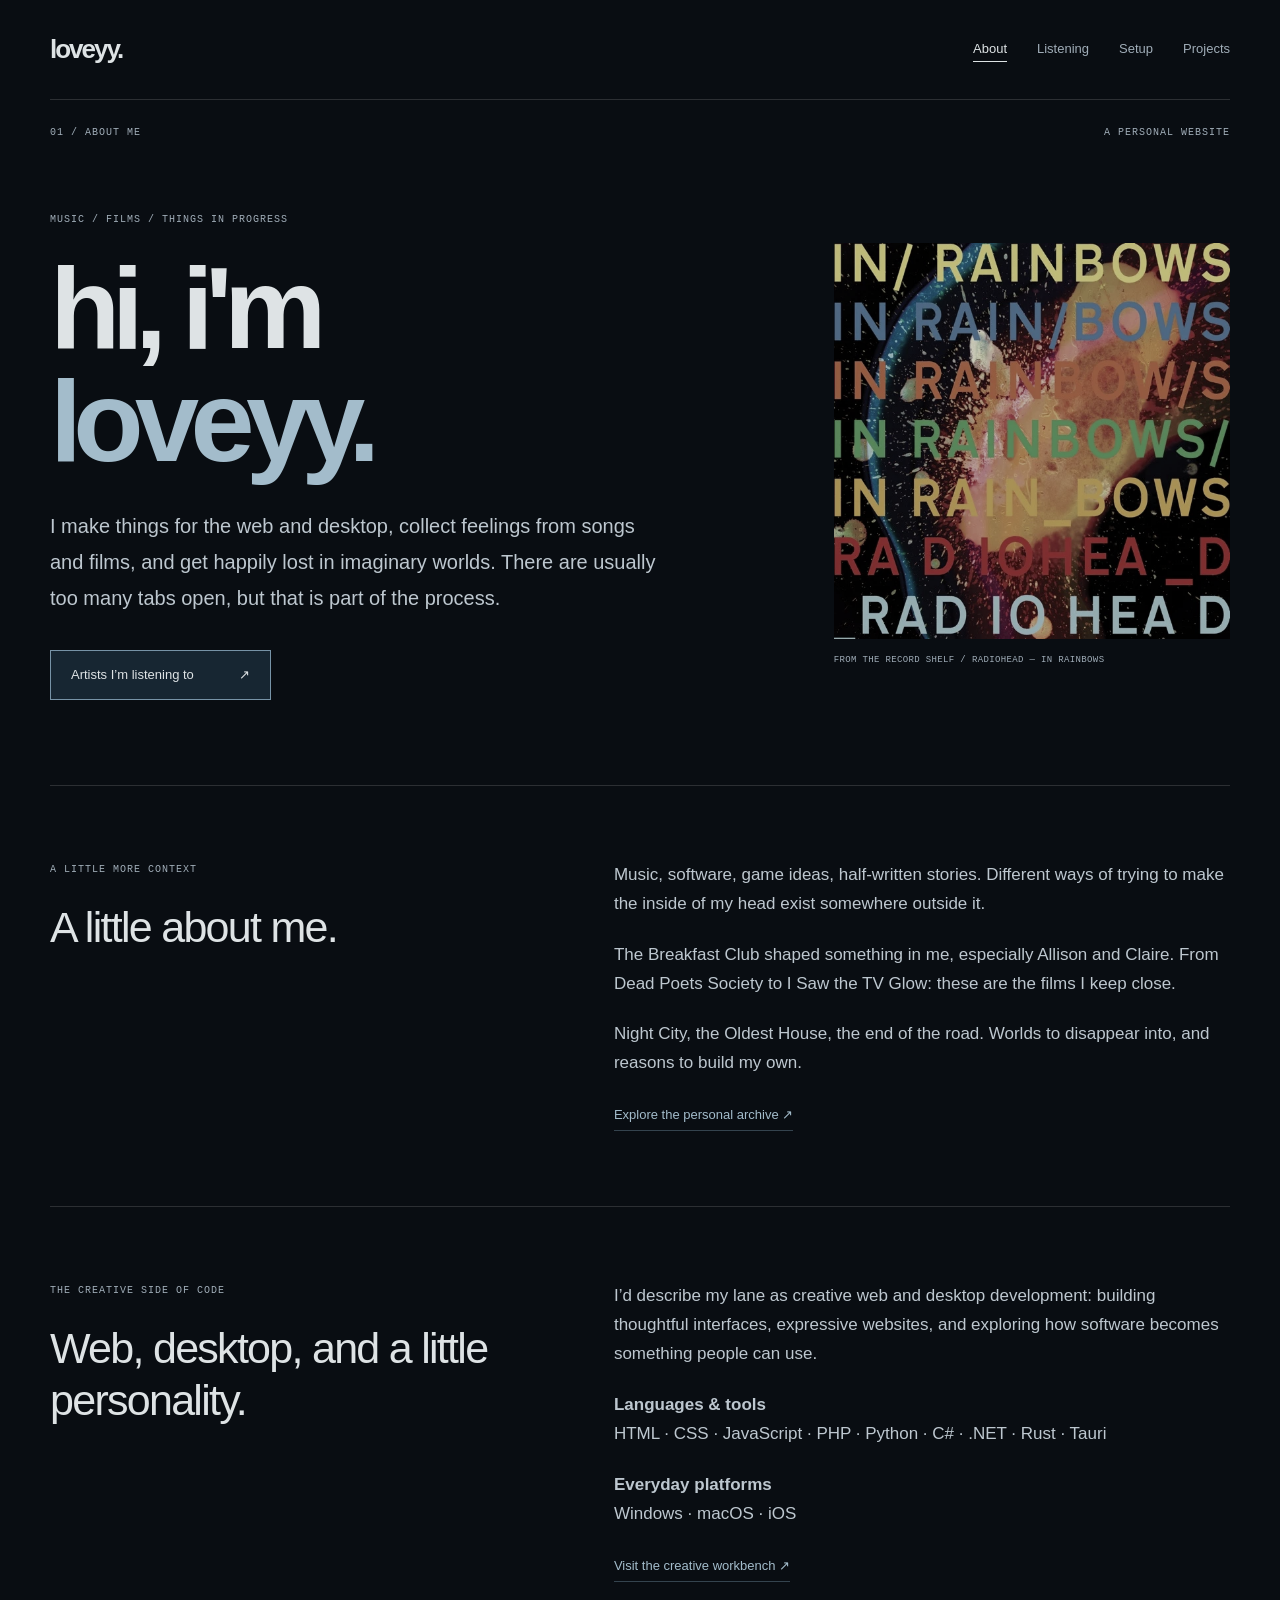
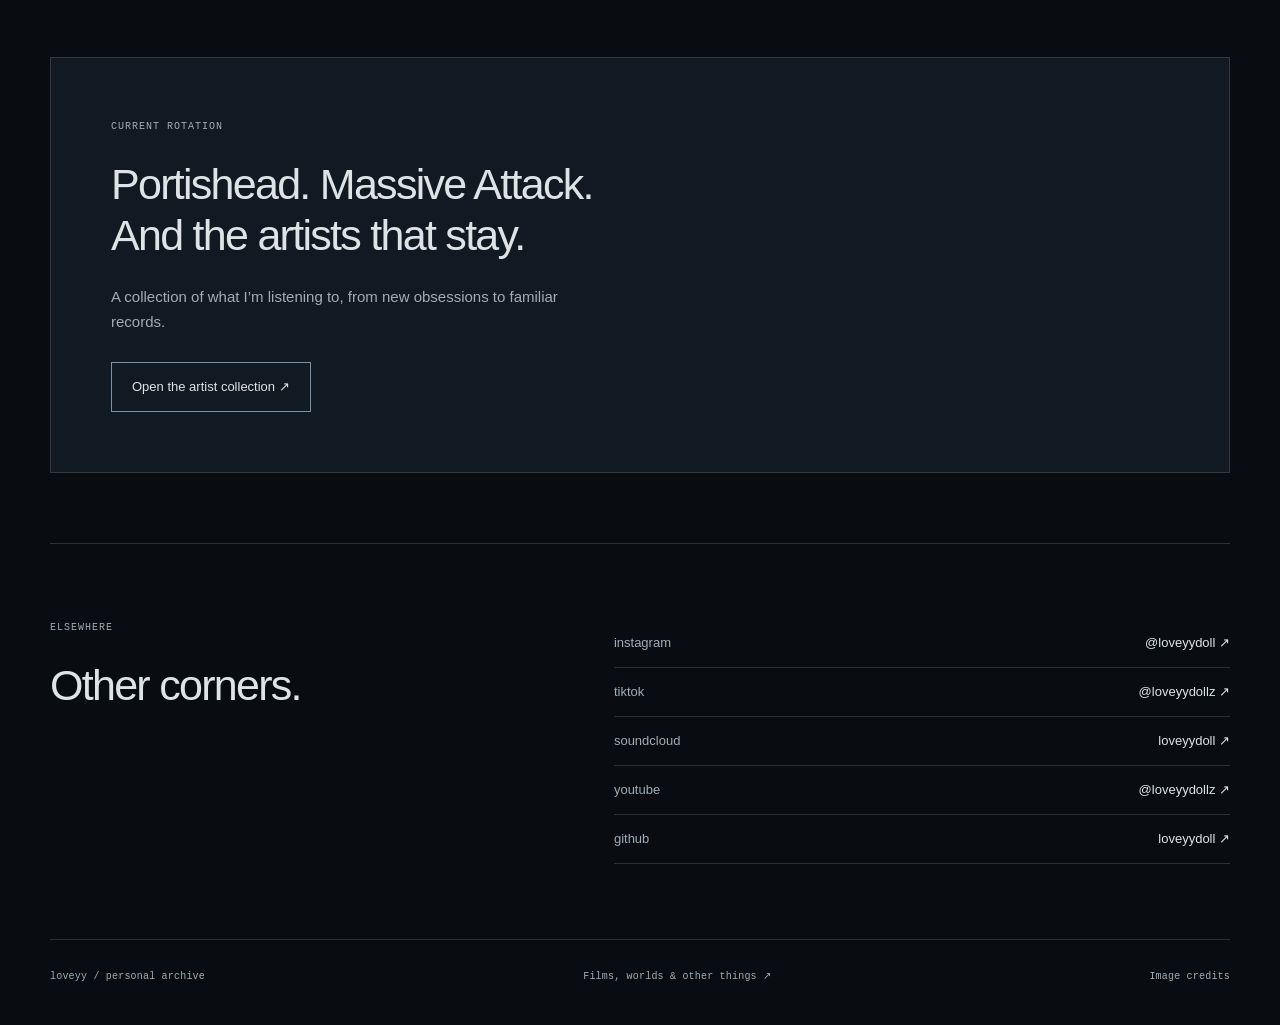
==== commit 566cf6dc: "Update personal site intro and developer section" ====
--- a/index.html
+++ b/index.html
@@ -1,5 +1,5 @@
 <!doctype html>
-<html lang="en" data-theme="dark"><head><meta charset="utf-8"><meta name="viewport" content="width=device-width, initial-scale=1"><meta name="theme-color" content="#090D12"><meta name="description" content="loveyy — music, films, imaginary worlds and things in progress."><title>About — loveyy</title><link rel="icon" href="assets/imgs/InEgUadX.png"><link rel="stylesheet" href="personal.css"><script src="personal.js" defer></script></head><body><a class="skip" href="#main">Skip to content</a><div class="shell"><header class="header"><a class="brand" href="index.html">loveyy.</a><nav aria-label="Main navigation"><a aria-current="page" href="index.html">About</a><a  href="artists.html">Listening</a><a href="setup.html">Setup</a><a href="portfolio.html">Projects</a></nav></header><main id="main"><section class="introduction" aria-labelledby="name"><div class="section-label"><span>01 / ABOUT ME</span><span>A PERSONAL WEBSITE</span></div><div class="intro-layout"><div><p class="eyebrow">MUSIC / FILMS / THINGS IN PROGRESS</p><h1 id="name">hi, i'm<br><span>loveyy.</span></h1><p class="lead">A person with too many tabs open in her brain. I make things, collect feelings from songs and films, get lost in imaginary worlds, and occasionally remember to finish a project.</p><a class="button" href="artists.html">Artists I’m listening to <span aria-hidden="true">↗</span></a></div><figure class="visual"><img src="assets/scrapbook/record-radiohead.webp" alt="In Rainbows album artwork by Radiohead" width="600" height="600"><figcaption>FROM THE RECORD SHELF / RADIOHEAD — IN RAINBOWS</figcaption></figure></div></section><section class="about" aria-labelledby="about-title"><div><p class="eyebrow">A LITTLE MORE CONTEXT</p><h2 id="about-title">A little about me.</h2></div><div class="prose"><p>Music, software, game ideas, half-written stories. Different ways of trying to make the inside of my head exist somewhere outside it.</p><p>The Breakfast Club shaped something in me, especially Allison and Claire. From Dead Poets Society to I Saw the TV Glow: these are the films I keep close.</p><p>Night City, the Oldest House, the end of the road. Worlds to disappear into, and reasons to build my own.</p><a class="inline-link" href="archive.html">Explore the personal archive ↗</a></div></section><section class="listening-invitation"><p class="eyebrow">CURRENT ROTATION</p><h2>Portishead. Massive Attack.<br>And the artists that stay.</h2><p>A collection of what I’m listening to, from new obsessions to familiar records.</p><a class="button secondary" href="artists.html">Open the artist collection ↗</a></section><section class="elsewhere"><div><p class="eyebrow">ELSEWHERE</p><h2>Other corners.</h2></div><nav class="socials" aria-label="Social links">
+<html lang="en" data-theme="dark"><head><meta charset="utf-8"><meta name="viewport" content="width=device-width, initial-scale=1"><meta name="theme-color" content="#090D12"><meta name="description" content="Loveyy — creative web and desktop development, music, films and imaginary worlds."><title>About — loveyy</title><link rel="icon" href="assets/imgs/InEgUadX.png"><link rel="stylesheet" href="personal.css"><script src="personal.js" defer></script></head><body><a class="skip" href="#main">Skip to content</a><div class="shell"><header class="header"><a class="brand" href="index.html">loveyy.</a><nav aria-label="Main navigation"><a aria-current="page" href="index.html">About</a><a  href="artists.html">Listening</a><a href="setup.html">Setup</a><a href="portfolio.html">Projects</a></nav></header><main id="main"><section class="introduction" aria-labelledby="name"><div class="section-label"><span>01 / ABOUT ME</span><span>A PERSONAL WEBSITE</span></div><div class="intro-layout"><div><p class="eyebrow">MUSIC / FILMS / THINGS IN PROGRESS</p><h1 id="name">hi, i'm<br><span>loveyy.</span></h1><p class="lead">I make things for the web and desktop, collect feelings from songs and films, and get happily lost in imaginary worlds. There are usually too many tabs open, but that is part of the process.</p><a class="button" href="artists.html">Artists I’m listening to <span aria-hidden="true">↗</span></a></div><figure class="visual"><img src="assets/scrapbook/record-radiohead.webp" alt="In Rainbows album artwork by Radiohead" width="600" height="600"><figcaption>FROM THE RECORD SHELF / RADIOHEAD — IN RAINBOWS</figcaption></figure></div></section><section class="about" aria-labelledby="about-title"><div><p class="eyebrow">A LITTLE MORE CONTEXT</p><h2 id="about-title">A little about me.</h2></div><div class="prose"><p>Music, software, game ideas, half-written stories. Different ways of trying to make the inside of my head exist somewhere outside it.</p><p>The Breakfast Club shaped something in me, especially Allison and Claire. From Dead Poets Society to I Saw the TV Glow: these are the films I keep close.</p><p>Night City, the Oldest House, the end of the road. Worlds to disappear into, and reasons to build my own.</p><a class="inline-link" href="archive.html">Explore the personal archive ↗</a></div></section><section class="about developer-section" aria-labelledby="developer-title"><div><p class="eyebrow">THE CREATIVE SIDE OF CODE</p><h2 id="developer-title">Web, desktop, and a little personality.</h2></div><div class="prose"><p>I’d describe my lane as creative web and desktop development: building thoughtful interfaces, expressive websites, and exploring how software becomes something people can use.</p><p class="stack-line"><strong>Languages &amp; tools</strong><br>HTML · CSS · JavaScript · PHP · Python · C# · .NET · Rust · Tauri</p><p class="stack-line"><strong>Everyday platforms</strong><br>Windows · macOS · iOS</p><a class="inline-link" href="portfolio.html">Visit the creative workbench ↗</a></div></section><section class="listening-invitation"><p class="eyebrow">CURRENT ROTATION</p><h2>Portishead. Massive Attack.<br>And the artists that stay.</h2><p>A collection of what I’m listening to, from new obsessions to familiar records.</p><a class="button secondary" href="artists.html">Open the artist collection ↗</a></section><section class="elsewhere"><div><p class="eyebrow">ELSEWHERE</p><h2>Other corners.</h2></div><nav class="socials" aria-label="Social links">
           <a href="https://www.instagram.com/loveyydoll/" target="_blank" rel="noopener noreferrer"><span data-copy="index-157">instagram</span><b>@loveyydoll ↗</b></a>
           <a href="https://www.tiktok.com/@loveyydollz" target="_blank" rel="noopener noreferrer"><span data-copy="index-158">tiktok</span><b>@loveyydollz ↗</b></a>
           <a href="https://soundcloud.com/loveyydoll" target="_blank" rel="noopener noreferrer"><span data-copy="index-159">soundcloud</span><b>loveyydoll ↗</b></a>
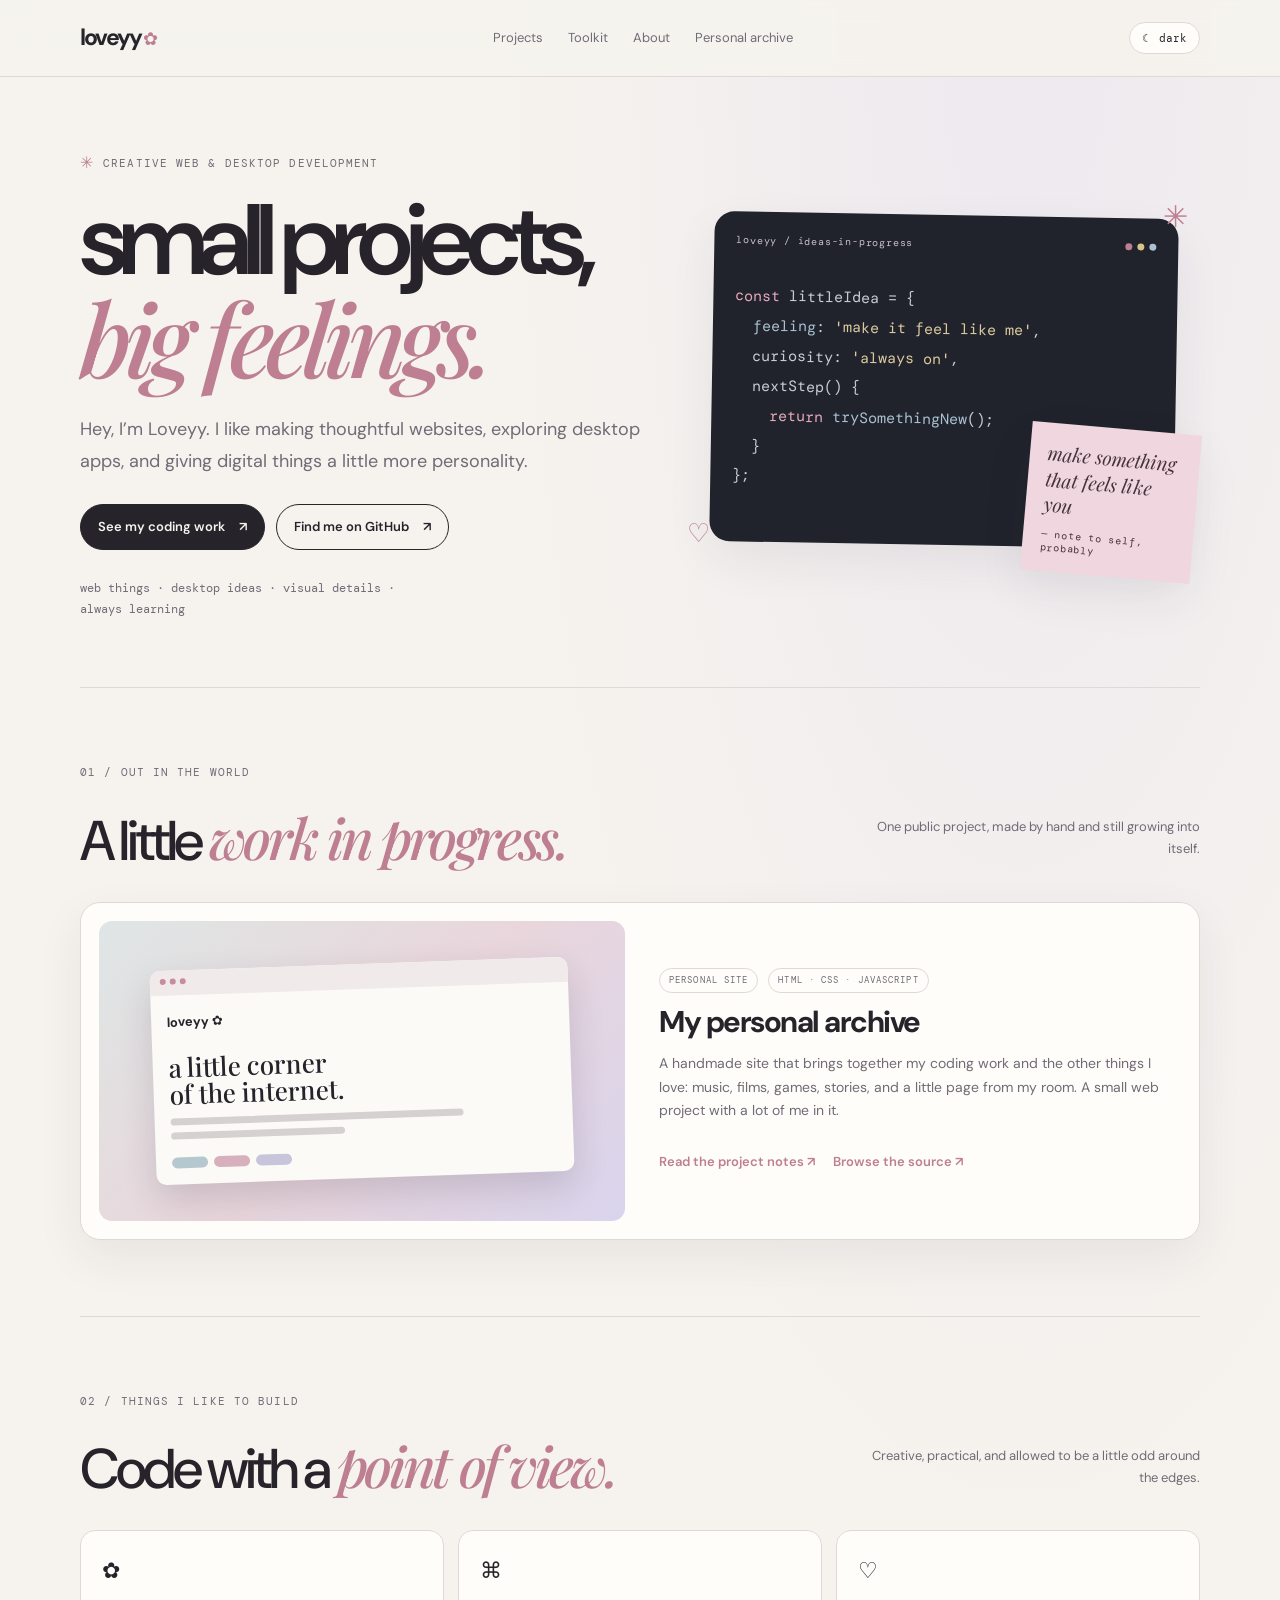
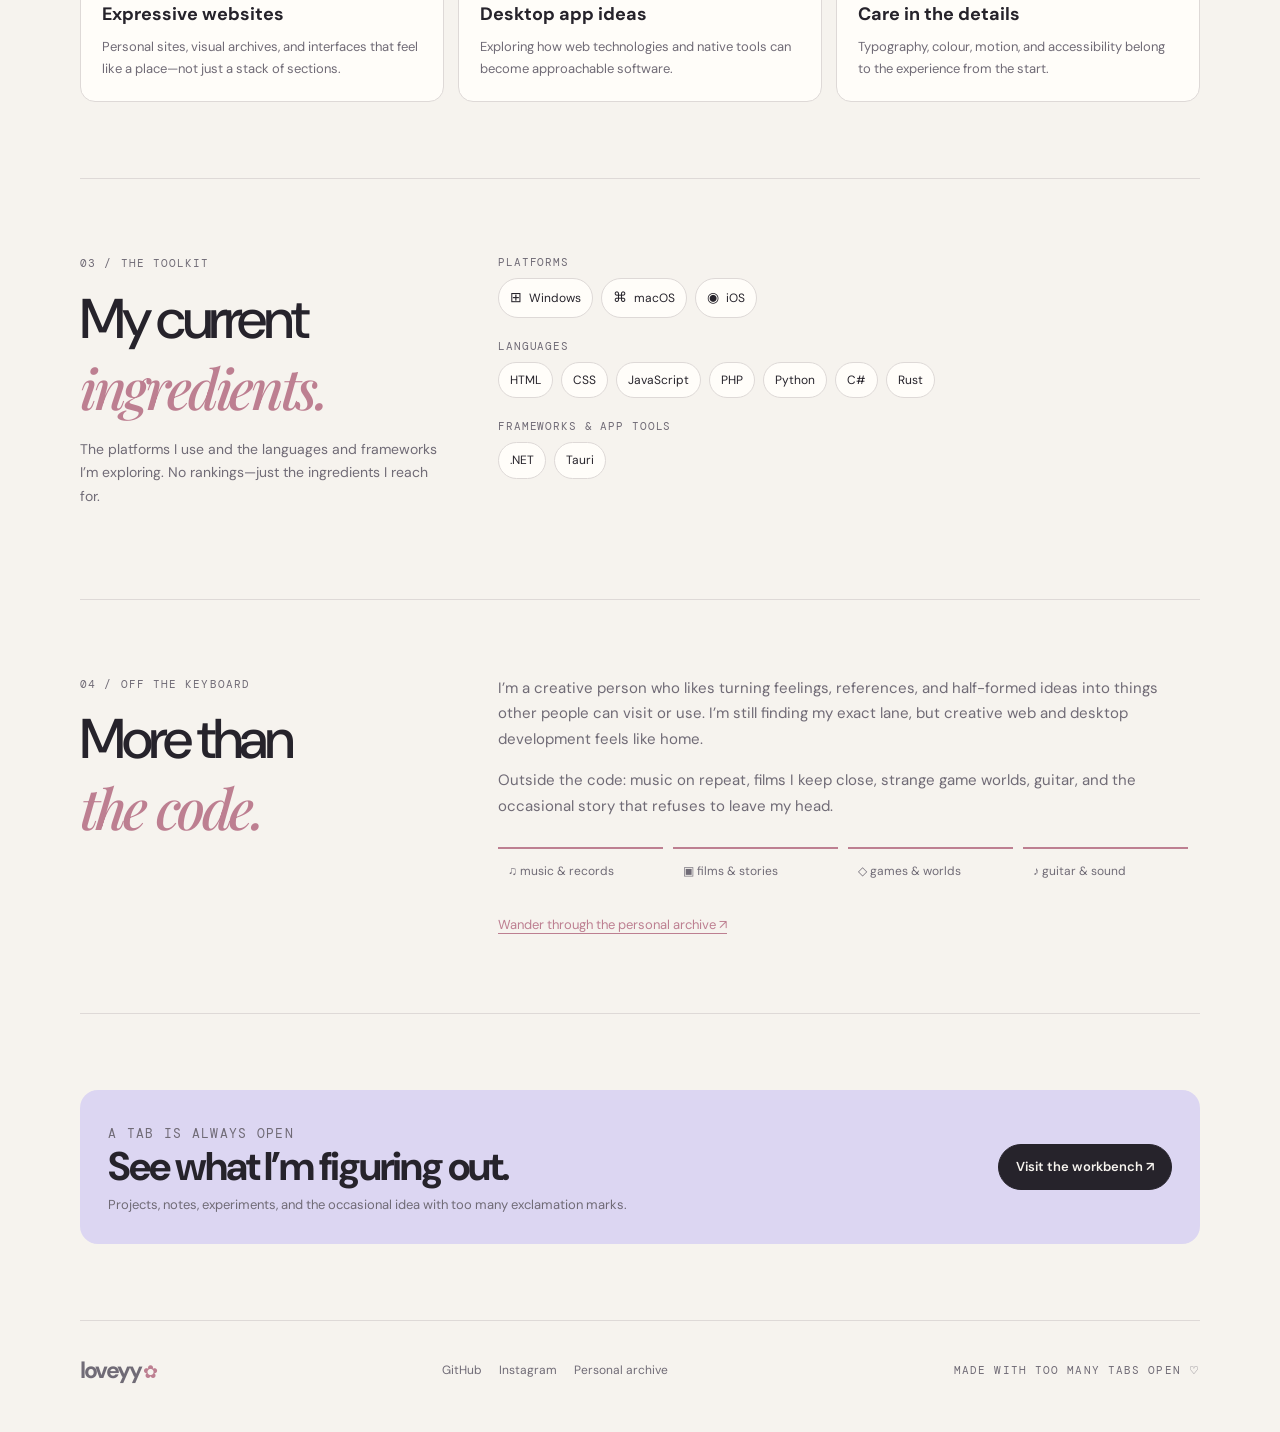
==== commit 44122caf: "Rebuild homepage around creative coding" ====
--- a/index.html
+++ b/index.html
@@ -1,8 +1,81 @@
-<!doctype html>
-<html lang="en" data-theme="dark"><head><meta charset="utf-8"><meta name="viewport" content="width=device-width, initial-scale=1"><meta name="theme-color" content="#090D12"><meta name="description" content="Loveyy — creative web and desktop development, music, films and imaginary worlds."><title>About — loveyy</title><link rel="icon" href="assets/imgs/InEgUadX.png"><link rel="stylesheet" href="personal.css"><script src="personal.js" defer></script></head><body><a class="skip" href="#main">Skip to content</a><div class="shell"><header class="header"><a class="brand" href="index.html">loveyy.</a><nav aria-label="Main navigation"><a aria-current="page" href="index.html">About</a><a  href="artists.html">Listening</a><a href="setup.html">Setup</a><a href="portfolio.html">Projects</a></nav></header><main id="main"><section class="introduction" aria-labelledby="name"><div class="section-label"><span>01 / ABOUT ME</span><span>A PERSONAL WEBSITE</span></div><div class="intro-layout"><div><p class="eyebrow">MUSIC / FILMS / THINGS IN PROGRESS</p><h1 id="name">hi, i'm<br><span>loveyy.</span></h1><p class="lead">I make things for the web and desktop, collect feelings from songs and films, and get happily lost in imaginary worlds. There are usually too many tabs open, but that is part of the process.</p><a class="button" href="artists.html">Artists I’m listening to <span aria-hidden="true">↗</span></a></div><figure class="visual"><img src="assets/scrapbook/record-radiohead.webp" alt="In Rainbows album artwork by Radiohead" width="600" height="600"><figcaption>FROM THE RECORD SHELF / RADIOHEAD — IN RAINBOWS</figcaption></figure></div></section><section class="about" aria-labelledby="about-title"><div><p class="eyebrow">A LITTLE MORE CONTEXT</p><h2 id="about-title">A little about me.</h2></div><div class="prose"><p>Music, software, game ideas, half-written stories. Different ways of trying to make the inside of my head exist somewhere outside it.</p><p>The Breakfast Club shaped something in me, especially Allison and Claire. From Dead Poets Society to I Saw the TV Glow: these are the films I keep close.</p><p>Night City, the Oldest House, the end of the road. Worlds to disappear into, and reasons to build my own.</p><a class="inline-link" href="archive.html">Explore the personal archive ↗</a></div></section><section class="about developer-section" aria-labelledby="developer-title"><div><p class="eyebrow">THE CREATIVE SIDE OF CODE</p><h2 id="developer-title">Web, desktop, and a little personality.</h2></div><div class="prose"><p>I’d describe my lane as creative web and desktop development: building thoughtful interfaces, expressive websites, and exploring how software becomes something people can use.</p><p class="stack-line"><strong>Languages &amp; tools</strong><br>HTML · CSS · JavaScript · PHP · Python · C# · .NET · Rust · Tauri</p><p class="stack-line"><strong>Everyday platforms</strong><br>Windows · macOS · iOS</p><a class="inline-link" href="portfolio.html">Visit the creative workbench ↗</a></div></section><section class="listening-invitation"><p class="eyebrow">CURRENT ROTATION</p><h2>Portishead. Massive Attack.<br>And the artists that stay.</h2><p>A collection of what I’m listening to, from new obsessions to familiar records.</p><a class="button secondary" href="artists.html">Open the artist collection ↗</a></section><section class="elsewhere"><div><p class="eyebrow">ELSEWHERE</p><h2>Other corners.</h2></div><nav class="socials" aria-label="Social links">
-          <a href="https://www.instagram.com/loveyydoll/" target="_blank" rel="noopener noreferrer"><span data-copy="index-157">instagram</span><b>@loveyydoll ↗</b></a>
-          <a href="https://www.tiktok.com/@loveyydollz" target="_blank" rel="noopener noreferrer"><span data-copy="index-158">tiktok</span><b>@loveyydollz ↗</b></a>
-          <a href="https://soundcloud.com/loveyydoll" target="_blank" rel="noopener noreferrer"><span data-copy="index-159">soundcloud</span><b>loveyydoll ↗</b></a>
-          <a href="https://www.youtube.com/@loveyydollz" target="_blank" rel="noopener noreferrer"><span data-copy="index-160">youtube</span><b>@loveyydollz ↗</b></a>
-          <a href="https://github.com/loveyydoll" target="_blank" rel="noopener noreferrer"><span data-copy="index-161">github</span><b>loveyydoll ↗</b></a>
-        </nav></section></main><footer><span>loveyy / personal archive</span><a href="archive.html">Films, worlds &amp; other things ↗</a><a href="image-credits.html">Image credits</a></footer></div></body></html>+<!doctype html>
+<html lang="en" data-theme="light">
+<head>
+  <meta charset="utf-8">
+  <meta name="viewport" content="width=device-width,initial-scale=1">
+  <meta name="theme-color" content="#f6f3ee">
+  <meta name="description" content="Loveyy — creative web and desktop developer. Websites, interfaces, and software with a little personality.">
+  <title>Loveyy — creative web &amp; desktop developer</title>
+  <link rel="icon" href="assets/imgs/InEgUadX.png">
+  <link rel="preconnect" href="https://fonts.googleapis.com">
+  <link rel="preconnect" href="https://fonts.gstatic.com" crossorigin>
+  <link href="https://fonts.googleapis.com/css2?family=DM+Mono:wght@400;500&amp;family=DM+Sans:wght@400;500;600;700&amp;family=Playfair+Display:ital,wght@0,500;0,600;1,500;1,600&amp;display=swap" rel="stylesheet">
+  <link rel="stylesheet" href="assets/css/coding.css">
+  <script src="assets/js/coding.js" defer></script>
+</head>
+<body>
+<a class="skip-link" href="#main">Skip to content</a>
+<header class="site-header"><div class="wrap header-inner">
+  <a class="brand" href="index.html">loveyy<span class="brand-mark"> ✿</span></a>
+  <nav class="nav" aria-label="Main navigation">
+    <a href="portfolio.html">Projects</a><a href="#toolkit">Toolkit</a><a href="#about">About</a><a href="archive.html">Personal archive</a>
+  </nav>
+  <button class="theme-toggle" type="button" data-theme-toggle aria-pressed="false">☾ dark</button>
+</div></header>
+<main id="main" class="wrap">
+  <section class="hero" aria-labelledby="hero-title">
+    <div>
+      <p class="eyebrow"><span class="star">✳</span> CREATIVE WEB &amp; DESKTOP DEVELOPMENT</p>
+      <h1 id="hero-title">small projects,<br><em>big feelings.</em></h1>
+      <p class="hero-lead">Hey, I’m Loveyy. I like making thoughtful websites, exploring desktop apps, and giving digital things a little more personality.</p>
+      <div class="button-row"><a class="button primary" href="portfolio.html">See my coding work <span aria-hidden="true">↗</span></a><a class="button" href="https://github.com/loveyydoll" target="_blank" rel="noopener noreferrer">Find me on GitHub <span aria-hidden="true">↗</span></a></div>
+      <p class="hero-aside">web things · desktop ideas · visual details · always learning</p>
+    </div>
+    <div class="hero-art" aria-hidden="true">
+      <div class="art-board"><div class="board-top"><span>loveyy / ideas-in-progress</span><span class="board-dots"><i></i><i></i><i></i></span></div>
+<pre class="code-art"><span class="pink">const</span> littleIdea = {
+  <span class="blue">feeling</span>: <span class="gold">'make it feel like me'</span>,
+  curiosity: <span class="gold">'always on'</span>,
+  nextStep() {
+    <span class="pink">return</span> <span class="blue">trySomethingNew</span>();
+  }
+};</pre>
+      </div><div class="art-sticky">make something<br>that feels like you <small>— note to self, probably</small></div><span class="art-orbit">✳</span><span class="art-heart">♡</span>
+    </div>
+  </section>
+
+  <section class="section" aria-labelledby="featured-title">
+    <div class="section-head"><div><p class="eyebrow">01 / OUT IN THE WORLD</p><h2 id="featured-title">A little <em>work in progress.</em></h2></div><p class="section-note">One public project, made by hand and still growing into itself.</p></div>
+    <article class="featured">
+      <div class="project-preview" aria-label="Illustration of a scrapbook-style website"><div class="preview-window"><div class="preview-window-top"><i></i><i></i><i></i></div><div class="preview-window-body"><div class="preview-brand">loveyy ✿</div><div class="preview-title">a little corner<br>of the internet.</div><div class="preview-lines"></div><div class="preview-lines short"></div><div class="preview-pills"><i></i><i></i><i></i></div></div></div></div>
+      <div class="featured-copy"><div class="project-meta"><span>PERSONAL SITE</span><span>HTML · CSS · JAVASCRIPT</span></div><h3>My personal archive</h3><p>A handmade site that brings together my coding work and the other things I love: music, films, games, stories, and a little page from my room. A small web project with a lot of me in it.</p><div class="inline-links"><a href="portfolio.html#personal-site">Read the project notes ↗</a><a href="https://github.com/loveyydoll/loveyydoll.github.io" target="_blank" rel="noopener noreferrer">Browse the source ↗</a></div></div>
+    </article>
+  </section>
+
+  <section class="section" aria-labelledby="focus-title">
+    <div class="section-head"><div><p class="eyebrow">02 / THINGS I LIKE TO BUILD</p><h2 id="focus-title">Code with a <em>point of view.</em></h2></div><p class="section-note">Creative, practical, and allowed to be a little odd around the edges.</p></div>
+    <div class="focus-grid">
+      <article class="focus-card"><span class="focus-icon" aria-hidden="true">✿</span><h3>Expressive websites</h3><p>Personal sites, visual archives, and interfaces that feel like a place—not just a stack of sections.</p></article>
+      <article class="focus-card"><span class="focus-icon" aria-hidden="true">⌘</span><h3>Desktop app ideas</h3><p>Exploring how web technologies and native tools can become approachable software.</p></article>
+      <article class="focus-card"><span class="focus-icon" aria-hidden="true">♡</span><h3>Care in the details</h3><p>Typography, colour, motion, and accessibility belong to the experience from the start.</p></article>
+    </div>
+  </section>
+
+  <section class="section" id="toolkit" aria-labelledby="toolkit-title">
+    <div class="stack-layout"><div><p class="eyebrow">03 / THE TOOLKIT</p><h2 class="section-title" id="toolkit-title">My current<br><em>ingredients.</em></h2><p class="stack-copy">The platforms I use and the languages and frameworks I’m exploring. No rankings—just the ingredients I reach for.</p></div>
+      <div>
+        <div class="stack-group"><h3>Platforms</h3><div class="chips"><span class="chip"><span class="chip-icon">⊞</span>Windows</span><span class="chip"><span class="chip-icon">⌘</span>macOS</span><span class="chip"><span class="chip-icon">◉</span>iOS</span></div></div>
+        <div class="stack-group"><h3>Languages</h3><div class="chips"><span class="chip">HTML</span><span class="chip">CSS</span><span class="chip">JavaScript</span><span class="chip">PHP</span><span class="chip">Python</span><span class="chip">C#</span><span class="chip">Rust</span></div></div>
+        <div class="stack-group"><h3>Frameworks &amp; app tools</h3><div class="chips"><span class="chip">.NET</span><span class="chip">Tauri</span></div></div>
+      </div>
+    </div>
+  </section>
+
+  <section class="section" id="about" aria-labelledby="about-title">
+    <div class="about-grid"><div><p class="eyebrow">04 / OFF THE KEYBOARD</p><h2 class="section-title" id="about-title">More than<br><em>the code.</em></h2></div><div class="about-copy"><p>I’m a creative person who likes turning feelings, references, and half-formed ideas into things other people can visit or use. I’m still finding my exact lane, but creative web and desktop development feels like home.</p><p>Outside the code: music on repeat, films I keep close, strange game worlds, guitar, and the occasional story that refuses to leave my head.</p><div class="interest-list"><div class="interest">♫ music &amp; records</div><div class="interest">▣ films &amp; stories</div><div class="interest">◇ games &amp; worlds</div><div class="interest">♪ guitar &amp; sound</div></div><a class="archive-link" href="archive.html">Wander through the personal archive ↗</a></div></div>
+  </section>
+
+  <section class="section"><div class="cta-band"><div><p class="eyebrow">A TAB IS ALWAYS OPEN</p><h2>See what I’m figuring out.</h2><p>Projects, notes, experiments, and the occasional idea with too many exclamation marks.</p></div><a class="button primary" href="portfolio.html">Visit the workbench ↗</a></div></section>
+</main>
+<footer class="wrap site-footer"><a class="brand" href="index.html">loveyy<span class="brand-mark"> ✿</span></a><nav class="footer-links" aria-label="Elsewhere"><a href="https://github.com/loveyydoll" target="_blank" rel="noopener noreferrer">GitHub</a><a href="https://www.instagram.com/loveyydoll/" target="_blank" rel="noopener noreferrer">Instagram</a><a href="archive.html">Personal archive</a></nav><span class="footer-note">made with too many tabs open ♡</span></footer>
+</body></html>
--- a/assets/css/coding.css
+++ b/assets/css/coding.css
@@ -0,0 +1,87 @@
+@import url('https://fonts.googleapis.com/css2?family=DM+Mono:wght@400;500&family=DM+Sans:wght@400;500;600;700&family=Playfair+Display:ital,wght@0,500;0,600;1,500;1,600&display=swap');
+:root{color-scheme:light;--paper:#f6f3ee;--surface:#fffdf9;--ink:#26232b;--muted:#706b76;--line:#ded9d7;--rose:#bd7f91;--pink:#efd6df;--lilac:#dcd6f2;--blue:#a9c1d1;--green:#bfc69d;--night:#20232c;--shadow:0 18px 48px #30253612;--sans:'DM Sans',Arial,sans-serif;--serif:'Playfair Display',Georgia,serif;--mono:'DM Mono',Consolas,monospace;--max:1120px;font-synthesis:none}
+:root[data-theme=dark]{color-scheme:dark;--paper:#17171d;--surface:#22222b;--ink:#f2edf0;--muted:#b3aab4;--line:#3a3640;--pink:#59414f;--lilac:#444054;--blue:#40515d;--green:#454b3e;--night:#101116;--shadow:0 18px 48px #0003}
+*{box-sizing:border-box}
+html{scroll-behavior:smooth;scroll-padding-top:6rem;background:var(--paper)}
+body{margin:0;background:radial-gradient(ellipse at 80% 0%,color-mix(in srgb,var(--lilac) 35%,transparent),transparent 36%),var(--paper);color:var(--ink);font:16px/1.7 var(--sans)}
+a{color:inherit;text-decoration:none}
+a:focus-visible,button:focus-visible{outline:3px solid var(--rose);outline-offset:4px}
+img{max-width:100%}
+.skip-link{position:absolute;left:-999px;top:1rem;z-index:20;padding:.6rem 1rem;background:var(--ink);color:var(--paper)}
+.skip-link:focus{left:1rem}
+.wrap{width:min(var(--max),calc(100% - 48px));margin:auto}
+.site-header{position:sticky;top:0;z-index:10;background:color-mix(in srgb,var(--paper) 90%,transparent);backdrop-filter:blur(16px);border-bottom:1px solid var(--line)}
+.header-inner{min-height:76px;display:flex;align-items:center;justify-content:space-between;gap:20px}
+.brand{font-size:23px;font-weight:700;letter-spacing:-1.8px}.brand-mark{color:var(--rose);font-size:18px}
+.nav{display:flex;align-items:center;gap:25px;font-size:13px;color:var(--muted)}.nav a:hover,.nav a[aria-current=page]{color:var(--ink)}
+.theme-toggle{background:var(--surface);border:1px solid var(--line);border-radius:999px;padding:8px 12px;color:var(--ink);font:11px var(--mono);cursor:pointer}
+.hero{position:relative;display:grid;grid-template-columns:1.05fr .95fr;gap:30px;align-items:center;min-height:570px;padding:74px 0 66px}
+.eyebrow,.kicker,.section-index,.card-label,.project-meta,.footer-note{font:11px/1.5 var(--mono);letter-spacing:.1em;text-transform:uppercase;color:var(--muted)}
+.eyebrow{display:flex;align-items:center;gap:9px;margin:0 0 18px}
+.star{color:var(--rose);font-size:16px}
+.hero h1{font-size:clamp(56px,8.6vw,100px);line-height:.94;letter-spacing:-.085em;font-weight:600;margin:0 0 22px}
+.hero h1 em{font:italic 500 1em/1 var(--serif);letter-spacing:-.075em;color:var(--rose)}
+.hero-lead{max-width:580px;font-size:18px;line-height:1.8;color:var(--muted);margin:0 0 26px}
+.button-row{display:flex;flex-wrap:wrap;gap:11px}
+.button{display:inline-flex;align-items:center;gap:14px;border:1px solid var(--ink);border-radius:999px;padding:11px 17px;font-size:13px;font-weight:600;transition:transform .2s,background .2s}
+.button:hover{transform:translateY(-2px);background:var(--ink);color:var(--paper)}
+.button.primary{background:var(--ink);color:var(--paper)}
+.button.primary:hover{background:var(--rose);border-color:var(--rose)}
+.hero-aside{max-width:360px;margin:28px 0 0;color:var(--muted);font:12px/1.8 var(--mono)}
+.hero-art{min-height:390px;position:relative}
+.art-board{position:absolute;inset:24px 24px 36px 30px;border-radius:20px;background:var(--night);box-shadow:var(--shadow);overflow:hidden;padding:22px;color:#f6f3ee;transform:rotate(1deg)}
+.board-top{display:flex;justify-content:space-between;align-items:center;color:#c9c2c9;font:10px var(--mono);letter-spacing:.08em}
+.board-dots{display:flex;gap:5px}.board-dots i{width:7px;height:7px;border-radius:50%;background:#bd7f91}.board-dots i:nth-child(2){background:#d5c588}.board-dots i:nth-child(3){background:#a9c1d1}
+.code-art{margin:34px 0 0;font:clamp(11px,1.3vw,15px)/2 var(--mono);white-space:pre-wrap;color:#c7ccd8}
+.code-art .pink{color:#e8a9bd}.code-art .blue{color:#a9c1d1}.code-art .gold{color:#dcca9e}
+.art-sticky{position:absolute;right:4px;bottom:4px;width:170px;padding:18px;background:var(--pink);color:#47333d;box-shadow:var(--shadow);transform:rotate(5deg);font:italic 19px/1.35 var(--serif)}
+.art-sticky small{display:block;margin-top:10px;font:10px var(--mono);letter-spacing:.08em}
+.art-orbit{position:absolute;right:12px;top:0;color:var(--rose);font-size:30px}.art-heart{position:absolute;left:5px;bottom:26px;color:var(--rose);font-size:26px}
+.section{padding:76px 0;border-top:1px solid var(--line)}
+.section-head{display:flex;justify-content:space-between;align-items:end;gap:20px;margin-bottom:28px}
+.section-head h2,.section-title{font-size:clamp(34px,5vw,56px);line-height:1.05;letter-spacing:-.06em;font-weight:500;margin:0}
+.section-head h2 em,.section-title em{font:italic 500 1em var(--serif);color:var(--rose)}
+.section-note{max-width:330px;text-align:right;color:var(--muted);font-size:13px}
+.featured{display:grid;grid-template-columns:1fr 1fr;gap:30px;align-items:stretch;background:var(--surface);border:1px solid var(--line);border-radius:20px;padding:18px;box-shadow:var(--shadow)}
+.project-preview{position:relative;min-height:300px;overflow:hidden;border-radius:13px;background:linear-gradient(135deg,#dfe6e5,#e9d6dc 52%,#d9d4ed);padding:20px;display:flex;align-items:center;justify-content:center}
+.preview-window{width:86%;background:#fbfaf7;border-radius:10px;box-shadow:0 15px 35px #3226382a;overflow:hidden;transform:rotate(-2deg)}
+.preview-window-top{height:25px;padding:8px 10px;background:#f0eaeb;display:flex;gap:4px}.preview-window-top i{width:6px;height:6px;border-radius:50%;background:#c88c9f}
+.preview-window-body{padding:16px}.preview-brand{font-size:13px;font-weight:700}.preview-title{margin:20px 0 10px;font:500 26px/1.05 var(--serif)}.preview-lines{height:7px;width:76%;border-radius:5px;background:#d5d1d1;margin:7px 0}.preview-lines.short{width:45%}.preview-pills{display:flex;gap:6px;margin-top:18px}.preview-pills i{width:36px;height:11px;border-radius:8px;background:#b6c8cf}.preview-pills i:nth-child(2){background:#d7afbd}.preview-pills i:nth-child(3){background:#c8c4dc}
+.featured-copy{padding:18px 18px 18px 4px;display:flex;flex-direction:column;justify-content:center}
+.project-meta{display:flex;flex-wrap:wrap;gap:10px;margin-bottom:12px}.project-meta span{padding:5px 9px;border:1px solid var(--line);border-radius:999px;font-size:9px}
+.featured-copy h3{font-size:30px;line-height:1.15;letter-spacing:-.05em;margin:0 0 12px}
+.featured-copy p{color:var(--muted);font-size:14px;margin:0 0 16px}
+.inline-links{display:flex;flex-wrap:wrap;gap:18px;margin-top:12px;font-size:13px;font-weight:600}.inline-links a{color:var(--rose);text-underline-offset:4px}.inline-links a:hover{text-decoration:underline}
+.focus-grid{display:grid;grid-template-columns:repeat(3,1fr);gap:14px}
+.focus-card{padding:21px;border:1px solid var(--line);border-radius:15px;background:var(--surface)}
+.focus-icon{font-size:22px}.focus-card h3{font-size:18px;margin:10px 0 6px}.focus-card p{margin:0;color:var(--muted);font-size:13px}
+.stack-layout{display:grid;grid-template-columns:.7fr 1.3fr;gap:40px}.stack-copy{max-width:360px;color:var(--muted);font-size:14px}
+.stack-group{margin-bottom:21px}.stack-group h3{font:11px var(--mono);letter-spacing:.08em;text-transform:uppercase;color:var(--muted);margin:0 0 9px}
+.chips{display:flex;flex-wrap:wrap;gap:8px}
+.chip{display:inline-flex;align-items:center;gap:7px;padding:7px 11px;border:1px solid var(--line);background:var(--surface);border-radius:999px;font-size:12px}
+.chip-icon{font-size:14px}
+.about-grid{display:grid;grid-template-columns:.7fr 1.3fr;gap:40px}
+.about-copy{max-width:690px;color:var(--muted);font-size:15px}.about-copy p{margin:0 0 16px}
+.interest-list{display:grid;grid-template-columns:repeat(4,1fr);gap:10px;margin-top:28px}
+.interest{border-top:2px solid var(--rose);padding:12px 10px;color:var(--muted);font-size:12px}
+.archive-link{display:inline-flex;margin-top:20px;color:var(--rose);font-size:13px;text-decoration:underline;text-underline-offset:4px}
+.cta-band{display:flex;justify-content:space-between;align-items:center;gap:20px;padding:28px;background:var(--lilac);border-radius:18px;color:var(--ink)}
+.cta-band h2{font-size:clamp(24px,4vw,40px);line-height:1.1;letter-spacing:-.05em;margin:0}.cta-band p{margin:6px 0 0;color:var(--muted);font-size:13px}
+.site-footer{display:flex;align-items:center;justify-content:space-between;gap:20px;padding:30px 0 42px;border-top:1px solid var(--line);color:var(--muted);font-size:12px}
+.footer-links{display:flex;flex-wrap:wrap;gap:17px}.footer-links a:hover{color:var(--rose)}
+.page-heading{padding:72px 0 38px;border-bottom:1px solid var(--line)}
+.page-heading h1{font-size:clamp(52px,8vw,88px);line-height:.95;letter-spacing:-.08em;margin:0 0 18px}
+.page-heading h1 em{font:italic 500 1em var(--serif);color:var(--rose)}
+.page-heading p:not(.eyebrow){max-width:700px;color:var(--muted);font-size:17px}
+.case-study{display:grid;grid-template-columns:.8fr 1.2fr;gap:38px;padding:42px 0;border-bottom:1px solid var(--line)}
+.case-visual{min-height:250px;border-radius:17px;background:linear-gradient(135deg,#dfe6e5,#e9d6dc 52%,#d9d4ed);display:grid;place-items:center}
+.case-visual .preview-window{width:75%}
+.case-copy h2{font-size:32px;line-height:1.1;letter-spacing:-.05em;margin:5px 0 12px}
+.case-copy p{color:var(--muted);font-size:14px}
+.case-copy h3{font:11px var(--mono);letter-spacing:.08em;text-transform:uppercase;margin:22px 0 9px}
+.bullet-list{padding-left:19px;color:var(--muted);font-size:14px}.bullet-list li{margin:7px 0}
+.process-grid{display:grid;grid-template-columns:repeat(3,1fr);gap:12px}.process-card{border-top:1px solid var(--line);padding:16px 2px}.process-card strong{display:block;font-size:14px}.process-card span{color:var(--muted);font-size:12px}
+.page-nav{display:flex;flex-wrap:wrap;gap:10px;margin-top:18px}
+@media(max-width:760px){.hero{grid-template-columns:1fr;min-height:auto;padding:56px 0}.hero-art{min-height:340px;max-width:560px;width:100%;margin:auto}.featured{grid-template-columns:1fr}.project-preview{min-height:250px}.featured-copy{padding:10px}.stack-layout,.about-grid,.case-study{grid-template-columns:1fr;gap:20px}.focus-grid{grid-template-columns:1fr 1fr}.interest-list{grid-template-columns:1fr 1fr}.section{padding:58px 0}.section-head{align-items:start;flex-direction:column}.section-note{text-align:left}.case-visual{min-height:220px}}
+@media(max-width:520px){.wrap{width:calc(100% - 32px)}.header-inner{min-height:68px;flex-wrap:wrap;padding:9px 0}.nav{order:3;width:100%;justify-content:space-between;gap:10px;font-size:11px}.theme-toggle{margin-left:auto}.hero h1{font-size:clamp(52px,16vw,76px)}.hero-lead{font-size:16px}.hero-art{min-height:300px}.art-board{inset:18px 16px 25px 15px;padding:17px}.code-art{font-size:11px;margin-top:26px}.art-sticky{width:140px;right:0;font-size:16px;padding:14px}.featured{padding:10px}.project-preview{min-height:220px}.focus-grid{grid-template-columns:1fr}.interest-list{grid-template-columns:1fr 1fr}.cta-band{align-items:flex-start;flex-direction:column}.site-footer{align-items:flex-start;flex-direction:column}.page-heading{padding:52px 0 28px}}
+@media(prefers-reduced-motion:reduce){html{scroll-behavior:auto}*,*::before,*::after{animation-duration:.01ms!important;animation-iteration-count:1!important;transition-duration:.01ms!important}}
